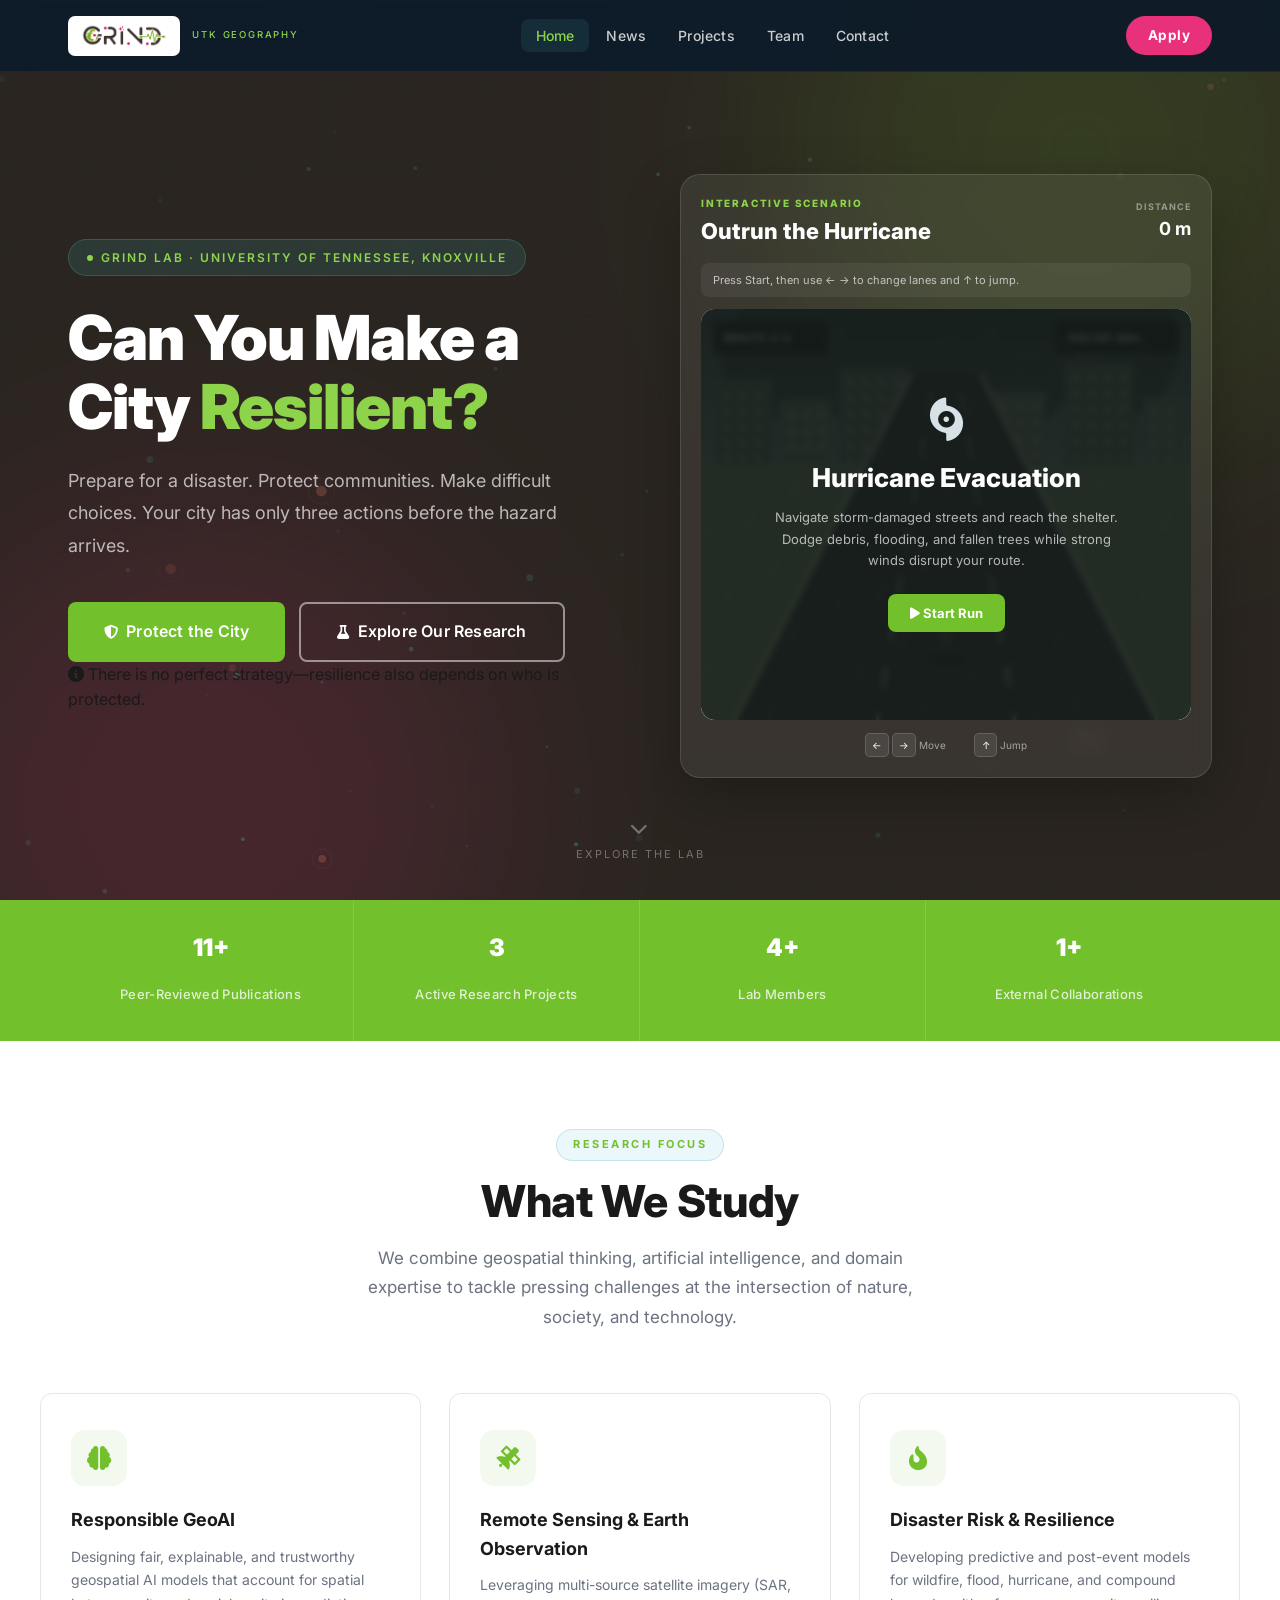
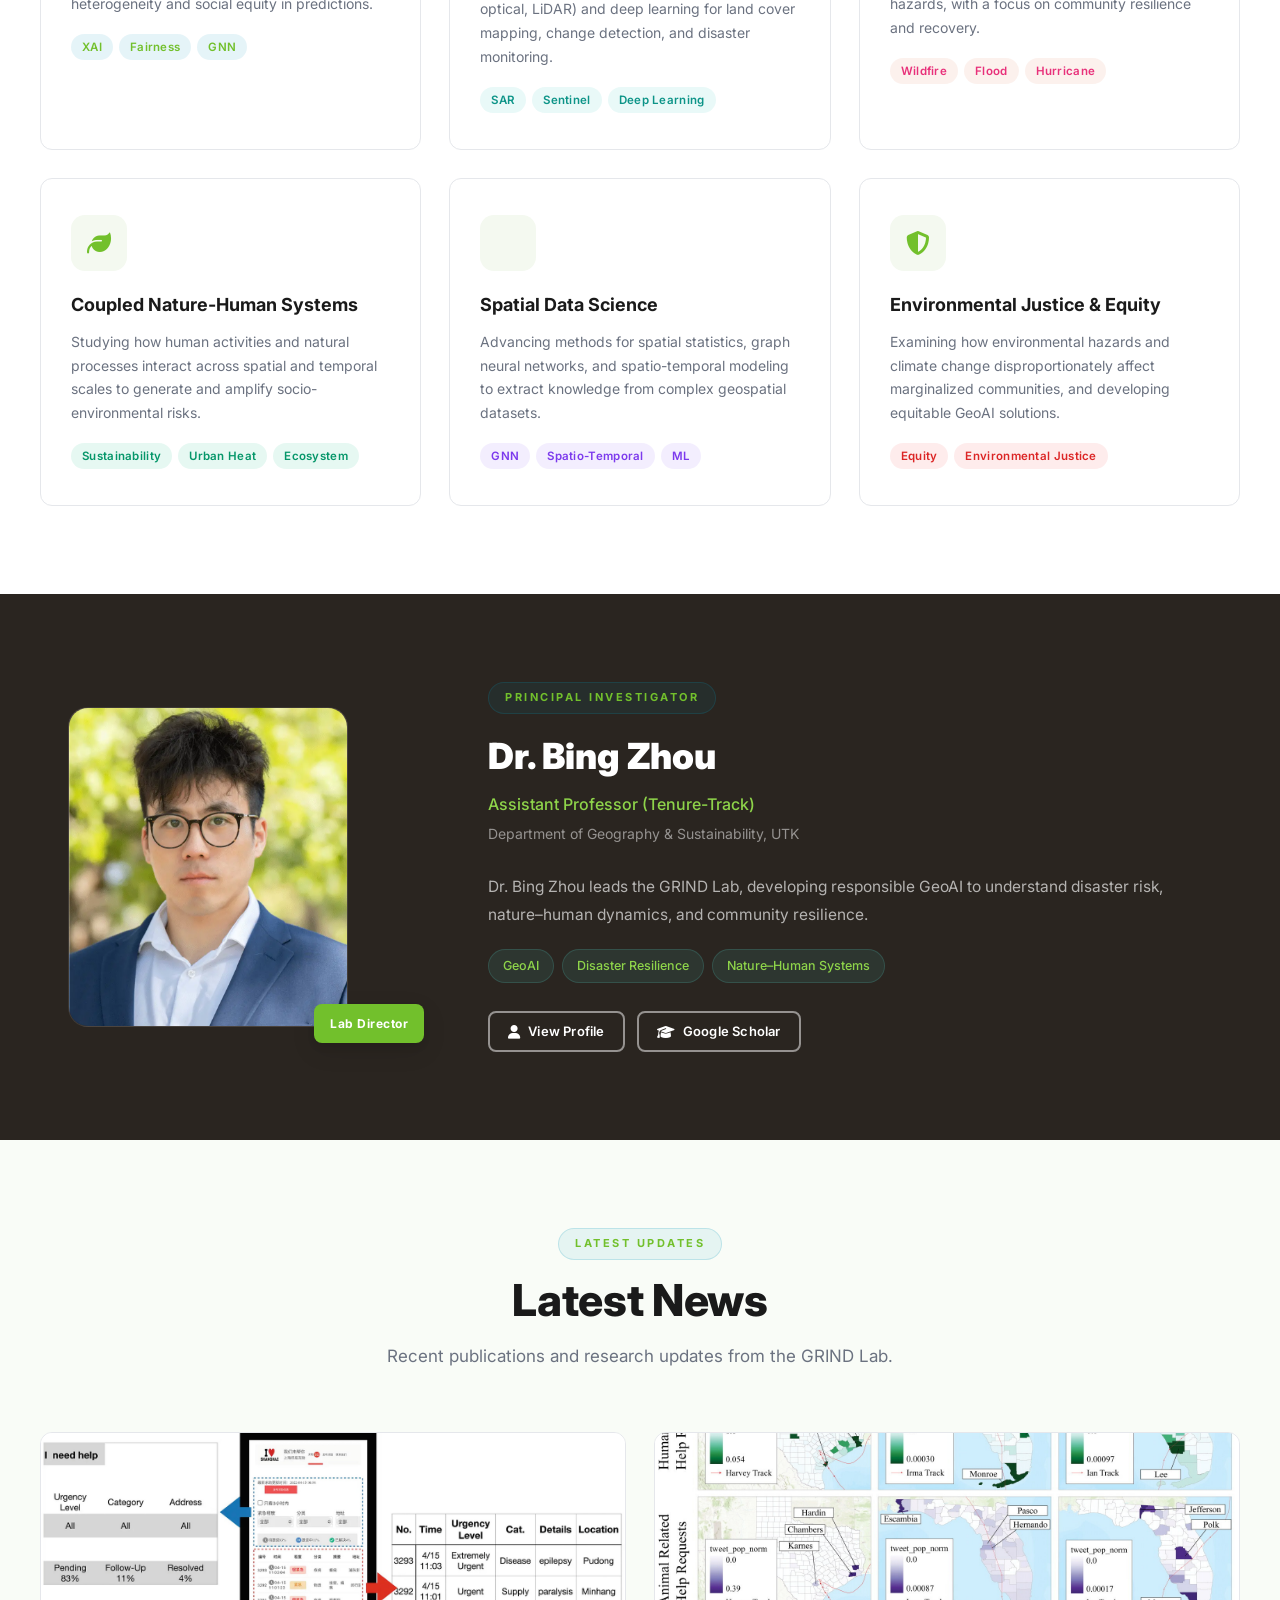
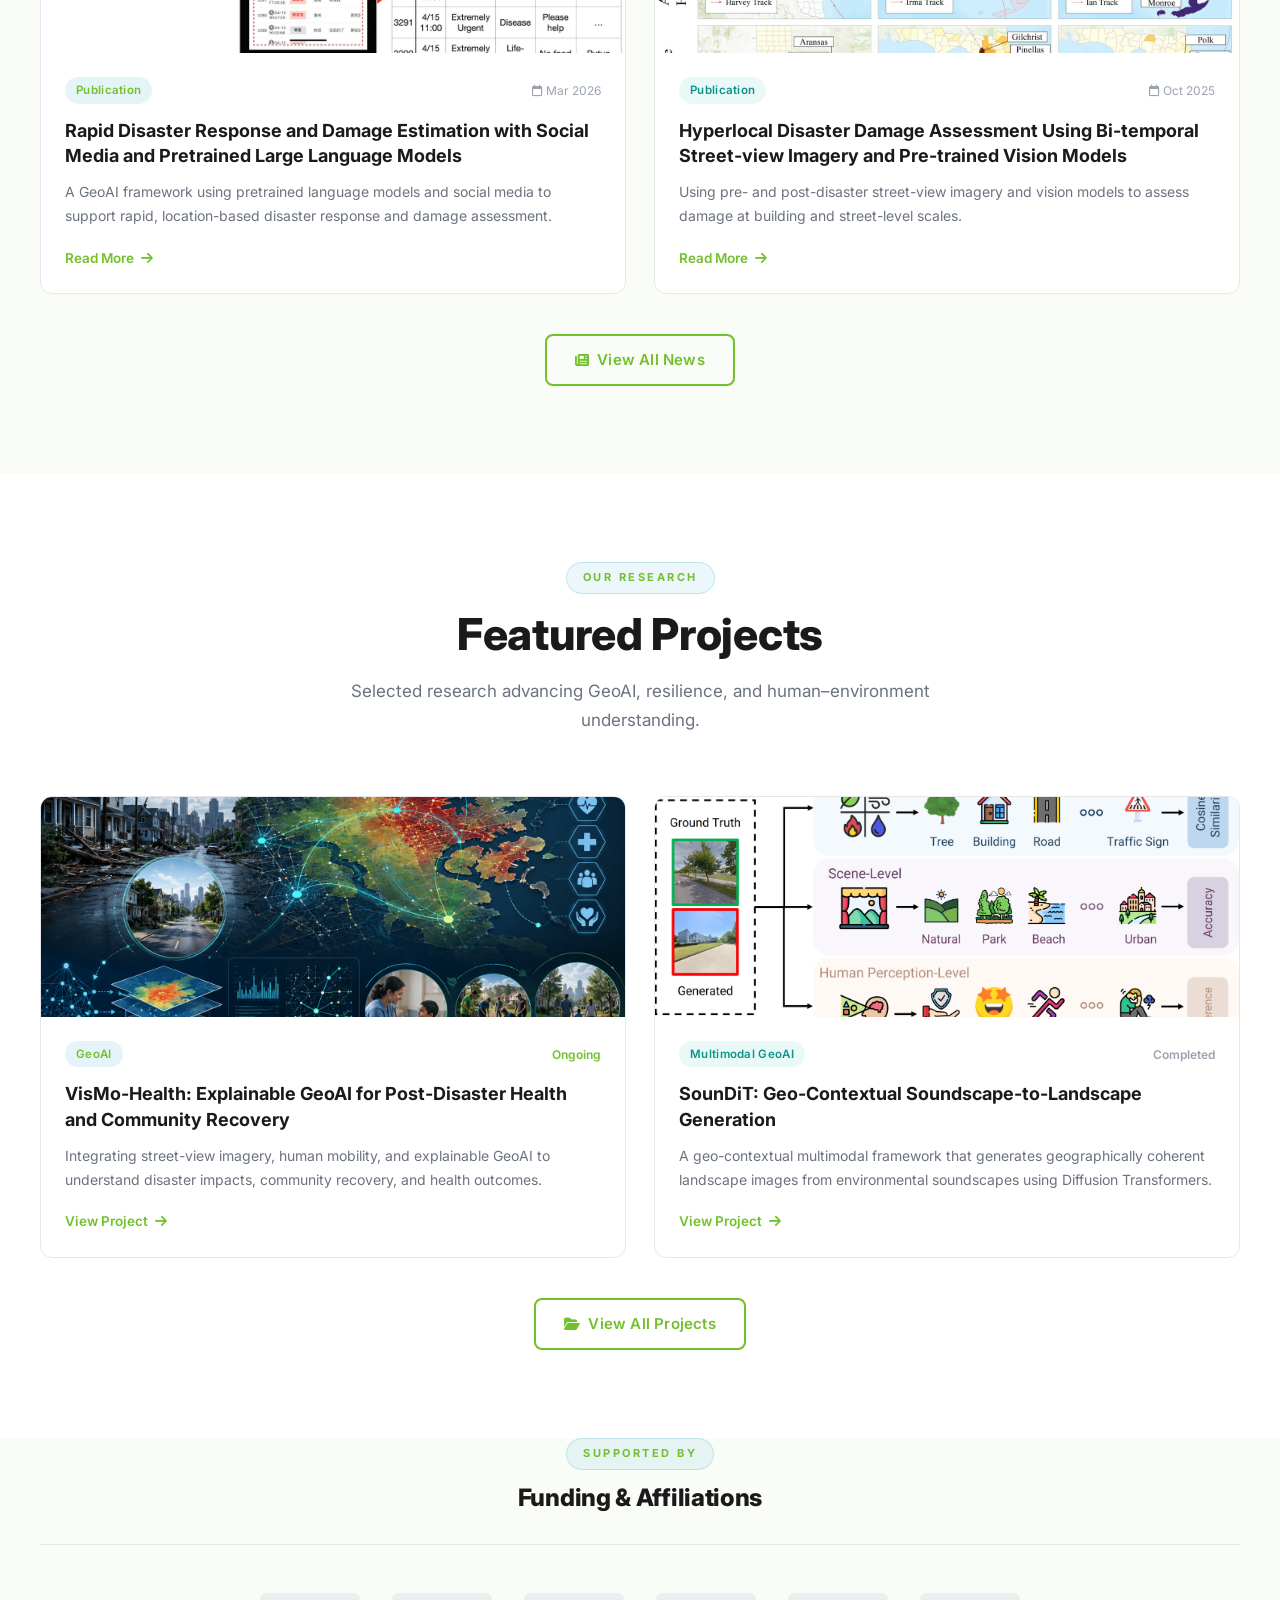
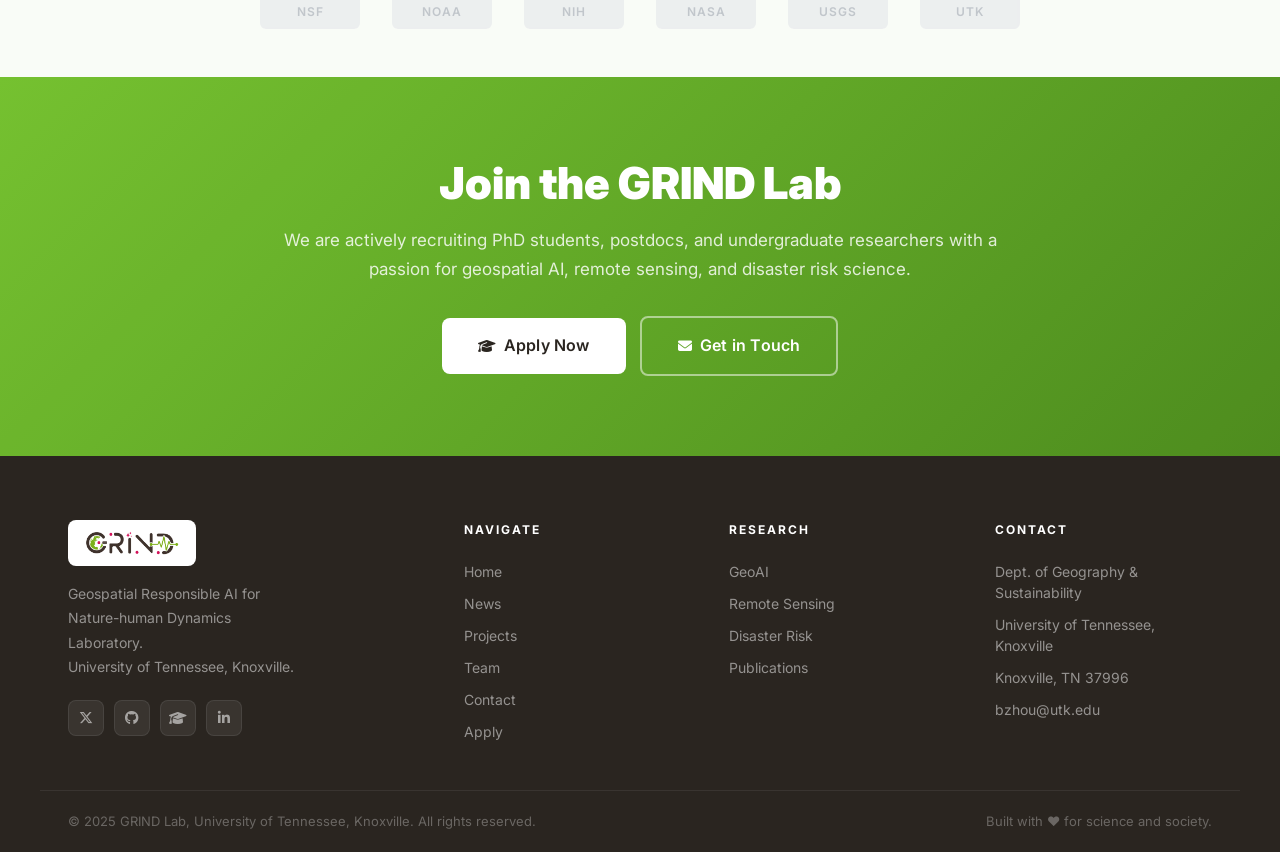
==== index.html @ 6bb15e50 "Update homepage hurricane runner" ====
<!DOCTYPE html>
<html lang="en">

<head>
  <meta charset="UTF-8">
  <meta name="viewport" content="width=device-width, initial-scale=1.0">
  <meta name="description"
    content="GRIND Lab — Geospatial Responsible AI for Nature-human Dynamics. Led by Dr. Bing Zhou at the University of Tennessee, Knoxville.">
  <meta property="og:title" content="GRIND Lab — UTK Geography">
  <meta property="og:description" content="Responsible GeoAI for a Resilient, Equitable, and Healthy Society.">
  <title>GRIND Lab — Home</title>

  <!-- Favicon -->
  <link rel="icon" type="image/svg+xml" href="assets/images/logo/Lab_Logo_ver01.png">

  <!-- Fonts & Icons -->
  <link rel="preconnect" href="https://fonts.googleapis.com">
  <link href="https://fonts.googleapis.com/css2?family=Inter:wght@300;400;500;600;700;800;900&display=swap"
    rel="stylesheet">
  <link rel="stylesheet" href="https://cdnjs.cloudflare.com/ajax/libs/font-awesome/6.5.0/css/all.min.css">

  <!-- Styles -->
  <link rel="stylesheet" href="assets/css/main.css">
  <link rel="stylesheet" href="assets/css/home.css">
  <link rel="stylesheet" href="assets/css/disaster-runner.css">
</head>

<script src="assets/js/escape-hazard.js"></script>

<body>

  <!-- Page Loader -->
  <div class="page-loader" id="page-loader">
    <img src="assets/images/logo/Lab_Logo_ver01.png" alt="GRIND Lab" class="loader-logo" width="80">
  </div>

  <!-- Navbar -->
  <nav class="navbar" id="navbar">
    <div class="nav-container">
      <a href="index.html" class="nav-brand">
        <img src="assets/images/logo/Lab_Logo_ver01.png" alt="GRIND Lab Logo" class="nav-logo-img">
        <div class="nav-logo-text">
          <span class="nav-logo-main">GRIND Lab</span>
          <span class="nav-logo-sub">UTK Geography</span>
        </div>
      </a>

      <ul class="nav-menu" id="nav-menu">
        <li><a href="index.html" class="nav-link">Home</a></li>
        <li><a href="news.html" class="nav-link">News</a></li>
        <li><a href="projects.html" class="nav-link">Projects</a></li>
        <li><a href="team.html" class="nav-link">Team</a></li>
        <li><a href="contact.html" class="nav-link">Contact</a></li>
      </ul>

      <div class="nav-actions">
        <a href="apply.html" class="btn-apply">Apply</a>
        <button class="hamburger" id="hamburger" aria-label="Toggle menu" aria-expanded="false">
          <span></span><span></span><span></span>
        </button>
      </div>
    </div>
  </nav>

  <!-- ═══════════════════════════════════════
     INTERACTIVE RESILIENCE HERO
═══════════════════════════════════════ -->
  <section class="hero game-hero" id="home">
    <canvas id="hero-canvas"></canvas>
    <div class="hero-bg-glow glow-1"></div>
    <div class="hero-bg-glow glow-2"></div>

    <div class="hero-container">
      <!-- Left: Original GRIND visual language -->
      <div class="hero-content">
        <div class="hero-eyebrow">
          <span></span>
          GRIND Lab · University of Tennessee, Knoxville
        </div>

        <h1 class="hero-title">
          Can You Make a City
          <span class="highlight">Resilient?</span>
        </h1>

        <p class="hero-desc">
          Prepare for a disaster. Protect communities. Make difficult choices.
          Your city has only three actions before the hazard arrives.
        </p>

        <div class="hero-cta">
          <a href="#resilience-game" class="btn btn-primary btn-lg">
            <i class="fas fa-shield-halved"></i> Protect the City
          </a>
          <a href="#research-focus" class="btn btn-outline-white btn-lg">
            <i class="fas fa-flask"></i> Explore Our Research
          </a>
        </div>

        <div class="rg-hero-note">
          <i class="fas fa-circle-info"></i>
          There is no perfect strategy—resilience also depends on who is protected.
        </div>
      </div>

      <!-- Right: Disaster Runner -->
      <div class="hero-visual">

        <div class="runner-game">

          <div class="runner-header">
            <div>
              <span class="runner-kicker">Interactive Scenario</span>
              <h2>Outrun the Hurricane</h2>
            </div>

            <div class="runner-score">
              <span>Distance</span>
              <strong id="runner-distance">0 m</strong>
            </div>
          </div>

          <div class="runner-status" id="runner-status">
            Press Start, then use ← → to change lanes and ↑ to jump.
          </div>

          <div class="runner-canvas-wrap">
            <canvas id="disaster-runner" width="620" height="520"></canvas>

            <div class="runner-start-screen" id="runner-start-screen">
              <i class="fas fa-hurricane"></i>
              <h3>Hurricane Evacuation</h3>
              <p>
                Navigate storm-damaged streets and reach the shelter.
                Dodge debris, flooding, and fallen trees while strong winds
                disrupt your route.
              </p>

              <button id="runner-start-btn">
                <i class="fas fa-play"></i> Start Run
              </button>
            </div>
          </div>

          <div class="runner-controls">
            <span><kbd>←</kbd> <kbd>→</kbd> Move</span>
            <span><kbd>↑</kbd> Jump</span>
          </div>

        </div>

      </div>

    </div>

    <div class="hero-scroll">
      <i class="fas fa-chevron-down"></i>
      <span>Explore the Lab</span>
    </div>
  </section>



  <!-- ═══════════════════════════════════════
     STATS BANNER
═══════════════════════════════════════ -->
  <section class="stats-banner">
    <div class="stats-inner">
      <div class="stat-item fade-in" data-delay="100">
        <div class="stat-num"><span data-count="20" data-suffix="+">20+</span></div>
        <div class="stat-label">Peer-Reviewed Publications</div>
      </div>
      <div class="stat-item fade-in" data-delay="200">
        <div class="stat-num"><span data-count="6">6</span></div>
        <div class="stat-label">Active Research Projects</div>
      </div>
      <div class="stat-item fade-in" data-delay="300">
        <div class="stat-num"><span data-count="8" data-suffix="+">8+</span></div>
        <div class="stat-label">Lab Members</div>
      </div>
      <div class="stat-item fade-in" data-delay="400">
        <div class="stat-num"><span data-count="3" data-suffix="+">3+</span></div>
        <div class="stat-label">External Collaborations</div>
      </div>
    </div>
  </section>

  <!-- ═══════════════════════════════════════
     RESEARCH FOCUS AREAS
═══════════════════════════════════════ -->
  <section class="section" id="research-focus">
    <div class="container">
      <div class="section-header">
        <div class="section-tag fade-up">Research Focus</div>
        <h2 class="section-title fade-up" data-delay="100">What We Study</h2>
        <p class="section-subtitle fade-up" data-delay="200">
          We combine geospatial thinking, artificial intelligence, and domain expertise
          to tackle pressing challenges at the intersection of nature, society, and technology.
        </p>
      </div>

      <div class="research-grid">
        <!-- Card 1 -->
        <div class="research-card fade-up">
          <div class="research-icon"><i class="fas fa-brain"></i></div>
          <h3>Responsible GeoAI</h3>
          <p>Designing fair, explainable, and trustworthy geospatial AI models that account for spatial heterogeneity
            and social equity in predictions.</p>
          <div class="research-tags">
            <span class="badge badge-blue">XAI</span>
            <span class="badge badge-blue">Fairness</span>
            <span class="badge badge-blue">GNN</span>
          </div>
        </div>

        <!-- Card 2 -->
        <div class="research-card fade-up" data-delay="100">
          <div class="research-icon"><i class="fas fa-satellite"></i></div>
          <h3>Remote Sensing & Earth Observation</h3>
          <p>Leveraging multi-source satellite imagery (SAR, optical, LiDAR) and deep learning for land cover mapping,
            change detection, and disaster monitoring.</p>
          <div class="research-tags">
            <span class="badge badge-teal">SAR</span>
            <span class="badge badge-teal">Sentinel</span>
            <span class="badge badge-teal">Deep Learning</span>
          </div>
        </div>

        <!-- Card 3 -->
        <div class="research-card fade-up" data-delay="200">
          <div class="research-icon"><i class="fas fa-fire-flame-curved"></i></div>
          <h3>Disaster Risk & Resilience</h3>
          <p>Developing predictive and post-event models for wildfire, flood, hurricane, and compound hazards, with a
            focus on community resilience and recovery.</p>
          <div class="research-tags">
            <span class="badge badge-orange">Wildfire</span>
            <span class="badge badge-orange">Flood</span>
            <span class="badge badge-orange">Hurricane</span>
          </div>
        </div>

        <!-- Card 4 -->
        <div class="research-card fade-up" data-delay="300">
          <div class="research-icon"><i class="fas fa-leaf"></i></div>
          <h3>Coupled Nature-Human Systems</h3>
          <p>Studying how human activities and natural processes interact across spatial and temporal scales to generate
            and amplify socio-environmental risks.</p>
          <div class="research-tags">
            <span class="badge badge-green">Sustainability</span>
            <span class="badge badge-green">Urban Heat</span>
            <span class="badge badge-green">Ecosystem</span>
          </div>
        </div>

        <!-- Card 5 -->
        <div class="research-card fade-up" data-delay="100">
          <div class="research-icon"><i class="fas fa-chart-network"></i></div>
          <h3>Spatial Data Science</h3>
          <p>Advancing methods for spatial statistics, graph neural networks, and spatio-temporal modeling to extract
            knowledge from complex geospatial datasets.</p>
          <div class="research-tags">
            <span class="badge badge-purple">GNN</span>
            <span class="badge badge-purple">Spatio-Temporal</span>
            <span class="badge badge-purple">ML</span>
          </div>
        </div>

        <!-- Card 6 -->
        <div class="research-card fade-up" data-delay="200">
          <div class="research-icon"><i class="fas fa-shield-halved"></i></div>
          <h3>Environmental Justice & Equity</h3>
          <p>Examining how environmental hazards and climate change disproportionately affect marginalized communities,
            and developing equitable GeoAI solutions.</p>
          <div class="research-tags">
            <span class="badge badge-red">Equity</span>
            <span class="badge badge-red">Environmental Justice</span>
          </div>
        </div>
      </div>
    </div>
  </section>

  <!-- ═══════════════════════════════════════
     DIRECTOR SPOTLIGHT
═══════════════════════════════════════ -->
  <section class="director-section">
    <div class="director-inner">

      <div class="director-photo-wrap fade-up">
        <div class="director-photo">
          <img src="assets/images/team/bingzhou.jpg" alt="Dr. Bing Zhou">
        </div>
        <div class="director-badge">Lab Director</div>
      </div>

      <div class="director-content fade-up" data-delay="200">

        <div class="section-tag">Principal Investigator</div>

        <h2>Dr. Bing Zhou</h2>

        <div class="director-title">
          Assistant Professor (Tenure-Track)
        </div>

        <div class="director-dept">
          Department of Geography &amp; Sustainability, UTK
        </div>

        <p>
          Dr. Bing Zhou leads the GRIND Lab, developing responsible GeoAI to understand disaster risk, nature–human
          dynamics, and community resilience.
        </p>

        <div class="director-interests">
          <span class="interest-tag">GeoAI</span>
          <span class="interest-tag">Disaster Resilience</span>
          <span class="interest-tag">Nature–Human Systems</span>
        </div>

        <div class="director-links">

          <a href="team.html" class="btn btn-outline-white btn-sm">
            <i class="fas fa-user"></i> View Profile
          </a>

          <a href="https://scholar.google.com/citations?user=ehw9A-EAAAAJ" target="_blank" rel="noopener noreferrer"
            class="btn btn-outline-white btn-sm">
            <i class="fas fa-graduation-cap"></i> Google Scholar
          </a>

        </div>

      </div>
    </div>
  </section>

  <!-- ═══════════════════════════════════════
     LATEST NEWS
═══════════════════════════════════════ -->
  <section class="section section-light">
    <div class="container">

      <div class="section-header">
        <div class="section-tag fade-up">Latest Updates</div>
        <h2 class="section-title fade-up" data-delay="100">Latest News</h2>
        <p class="section-subtitle fade-up" data-delay="200">
          Recent publications and research updates from the GRIND Lab.
        </p>
      </div>

      <div class="home-preview-grid">

        <!-- News 1 -->
        <article class="home-preview-card fade-up">

          <div class="home-preview-image">
            <img src="assets/images/news/NLP.png" alt="GeoAI and large language models for disaster response">
          </div>

          <div class="home-preview-body">

            <div class="home-preview-meta">
              <span class="badge badge-blue">Publication</span>
              <span class="home-preview-date">
                <i class="far fa-calendar"></i> Mar 2026
              </span>
            </div>

            <h3>
              <a href="https://doi.org/10.1080/24694452.2025.2560491" target="_blank" rel="noopener noreferrer">
                Rapid Disaster Response and Damage Estimation with Social Media and Pretrained Large Language Models
              </a>
            </h3>

            <p>
              A GeoAI framework using pretrained language models and social media
              to support rapid, location-based disaster response and damage assessment.
            </p>

            <a href="https://doi.org/10.1080/24694452.2025.2560491" target="_blank" rel="noopener noreferrer"
              class="home-preview-link">
              Read More <i class="fas fa-arrow-right"></i>
            </a>

          </div>
        </article>


        <!-- News 2 -->
        <article class="home-preview-card fade-up" data-delay="150">

          <div class="home-preview-image">
            <img src="assets/images/news/hurricane-damage-map.jpg"
              alt="Street-view imagery for disaster damage assessment">
          </div>

          <div class="home-preview-body">

            <div class="home-preview-meta">
              <span class="badge badge-teal">Publication</span>
              <span class="home-preview-date">
                <i class="far fa-calendar"></i> Oct 2025
              </span>
            </div>

            <h3>
              <a href="https://doi.org/10.1016/j.compenvurbsys.2025.102335" target="_blank" rel="noopener noreferrer">
                Hyperlocal Disaster Damage Assessment Using Bi-temporal Street-view Imagery and Pre-trained Vision
                Models
              </a>
            </h3>

            <p>
              Using pre- and post-disaster street-view imagery and vision models
              to assess damage at building and street-level scales.
            </p>

            <a href="https://doi.org/10.1016/j.compenvurbsys.2025.102335" target="_blank" rel="noopener noreferrer"
              class="home-preview-link">
              Read More <i class="fas fa-arrow-right"></i>
            </a>

          </div>
        </article>

      </div>

      <div class="home-preview-button fade-up">
        <a href="news.html" class="btn btn-outline">
          <i class="fas fa-newspaper"></i> View All News
        </a>
      </div>

    </div>
  </section>

  <!-- ═══════════════════════════════════════
     FEATURED PROJECTS
═══════════════════════════════════════ -->
  <section class="section">
    <div class="container">

      <div class="section-header">
        <div class="section-tag fade-up">Our Research</div>
        <h2 class="section-title fade-up" data-delay="100">Featured Projects</h2>
        <p class="section-subtitle fade-up" data-delay="200">
          Selected research advancing GeoAI, resilience, and human–environment understanding.
        </p>
      </div>

      <div class="home-preview-grid">

        <!-- Project 1: VisMo-Health -->
        <article class="home-preview-card fade-up">

          <div class="home-preview-image">
            <img src="assets/images/projects/vismo-health.jpg" alt="VisMo-Health explainable GeoAI project">
          </div>

          <div class="home-preview-body">

            <div class="home-preview-meta">
              <span class="badge badge-blue">GeoAI</span>
              <span class="home-preview-status">Ongoing</span>
            </div>

            <h3>
              <a href="https://sdl.gis.harvard.edu/project-25008" target="_blank" rel="noopener noreferrer">
                VisMo-Health: Explainable GeoAI for Post-Disaster Health and Community Recovery
              </a>
            </h3>

            <p>
              Integrating street-view imagery, human mobility, and explainable GeoAI
              to understand disaster impacts, community recovery, and health outcomes.
            </p>

            <a href="https://sdl.gis.harvard.edu/project-25008" target="_blank" rel="noopener noreferrer"
              class="home-preview-link">
              View Project <i class="fas fa-arrow-right"></i>
            </a>

          </div>
        </article>


        <!-- Project 2: SounDiT -->
        <article class="home-preview-card fade-up" data-delay="150">

          <div class="home-preview-image">
            <img src="assets/images/projects/soundit-cover.jpg"
              alt="SounDiT geo-contextual soundscape-to-landscape generation">
          </div>

          <div class="home-preview-body">

            <div class="home-preview-meta">
              <span class="badge badge-teal">Multimodal GeoAI</span>
              <span class="home-preview-status completed">Completed</span>
            </div>

            <h3>
              <a href="https://gisense.github.io/SounDiT-Page/" target="_blank" rel="noopener noreferrer">
                SounDiT: Geo-Contextual Soundscape-to-Landscape Generation
              </a>
            </h3>

            <p>
              A geo-contextual multimodal framework that generates geographically
              coherent landscape images from environmental soundscapes using Diffusion Transformers.
            </p>

            <a href="https://gisense.github.io/SounDiT-Page/" target="_blank" rel="noopener noreferrer"
              class="home-preview-link">
              View Project <i class="fas fa-arrow-right"></i>
            </a>

          </div>
        </article>

      </div>

      <div class="home-preview-button fade-up">
        <a href="projects.html" class="btn btn-outline">
          <i class="fas fa-folder-open"></i> View All Projects
        </a>
      </div>

    </div>
  </section>

  <!-- ═══════════════════════════════════════
     FUNDING / PARTNERS
═══════════════════════════════════════ -->
  <section class="section-light">
    <div class="container">
      <div class="section-header" style="margin-bottom:32px;">
        <div class="section-tag fade-up">Supported By</div>
        <h2 class="section-title fade-up" data-delay="100" style="font-size:24px;">Funding &amp; Affiliations</h2>
      </div>
      <div class="partners-row fade-up">
        <!-- Add real logos once available — replace placeholders below -->
        <div class="partner-placeholder">NSF</div>
        <div class="partner-placeholder">NOAA</div>
        <div class="partner-placeholder">NIH</div>
        <div class="partner-placeholder">NASA</div>
        <div class="partner-placeholder">USGS</div>
        <div class="partner-placeholder">UTK</div>
      </div>
    </div>
  </section>

  <!-- ═══════════════════════════════════════
     CALL TO ACTION
═══════════════════════════════════════ -->
  <section class="cta-section">
    <div class="cta-inner fade-up">
      <h2>Join the GRIND Lab</h2>
      <p>We are actively recruiting PhD students, postdocs, and undergraduate researchers with a passion for geospatial
        AI, remote sensing, and disaster risk science.</p>
      <div class="cta-actions">
        <a href="apply.html" class="btn btn-white btn-lg">
          <i class="fas fa-graduation-cap"></i> Apply Now
        </a>
        <a href="contact.html" class="btn btn-outline-white btn-lg">
          <i class="fas fa-envelope"></i> Get in Touch
        </a>
      </div>
    </div>
  </section>

  <!-- ═══════════════════════════════════════
     FOOTER
═══════════════════════════════════════ -->
  <footer class="footer">
    <div class="footer-inner">
      <!-- Brand -->
      <div class="footer-brand-col">
        <img src="assets/images/logo/Lab_Logo_ver01.png" alt="GRIND Lab">
        <p>Geospatial Responsible AI for Nature-human Dynamics Laboratory.<br>University of Tennessee, Knoxville.</p>
        <div class="footer-social">
          <a href="#" aria-label="Twitter/X" title="Twitter"><i class="fab fa-x-twitter"></i></a>
          <a href="#" aria-label="GitHub" title="GitHub"><i class="fab fa-github"></i></a>
          <a href="#" aria-label="Google Scholar" title="Google Scholar"><i class="fas fa-graduation-cap"></i></a>
          <a href="#" aria-label="LinkedIn" title="LinkedIn"><i class="fab fa-linkedin-in"></i></a>
        </div>
      </div>

      <!-- Nav Links -->
      <div class="footer-col">
        <h4>Navigate</h4>
        <ul>
          <li><a href="index.html">Home</a></li>
          <li><a href="news.html">News</a></li>
          <li><a href="projects.html">Projects</a></li>
          <li><a href="team.html">Team</a></li>
          <li><a href="contact.html">Contact</a></li>
          <li><a href="apply.html">Apply</a></li>
        </ul>
      </div>

      <!-- Research Links -->
      <div class="footer-col">
        <h4>Research</h4>
        <ul>
          <li><a href="projects.html">GeoAI</a></li>
          <li><a href="projects.html">Remote Sensing</a></li>
          <li><a href="projects.html">Disaster Risk</a></li>
          <li><a href="projects.html">Publications</a></li>
        </ul>
      </div>

      <!-- Contact -->
      <div class="footer-col">
        <h4>Contact</h4>
        <ul>
          <li>Dept. of Geography &amp; Sustainability</li>
          <li>University of Tennessee, Knoxville</li>
          <li>Knoxville, TN 37996</li>
          <li><a href="mailto:bzhou@utk.edu">bzhou@utk.edu</a></li>
        </ul>
      </div>
    </div>

    <div class="footer-bottom container">
      <span>&copy; 2025 GRIND Lab, University of Tennessee, Knoxville. All rights reserved.</span>
      <span>Built with ❤️ for science and society.</span>
    </div>
  </footer>

  <!-- Scroll to top -->
  <button class="scroll-top" aria-label="Scroll to top"><i class="fas fa-arrow-up"></i></button>

  <!-- Scripts -->
  <script src="assets/js/main.js"></script>
  <script src="assets/js/disaster-runner.js"></script>
  <script src="assets/js/particles.js"></script>
</body>

</html>
---- assets/css/main.css ----
/* ============================================================
   GRIND Lab Website — Global Styles
   Geospatial Responsible AI for Nature-human Dynamics Lab
   University of Tennessee, Knoxville
   ============================================================ */

@import url('https://fonts.googleapis.com/css2?family=Inter:wght@300;400;500;600;700;800;900&display=swap');

/* ── CSS Variables ── */
:root {
  --primary:       #2a2520;   /* dark warm charcoal — logo text color */
  --primary-light: #3d3530;   /* lighter charcoal */
  --secondary:     #1a1714;   /* deepest dark */
  --accent:        #72c02c;   /* bright green — logo globe/ECG line */
  --accent-light:  #8ed44a;   /* lighter green */
  --highlight:     #e8317a;   /* hot pink — logo sparkles/dots */
  --highlight-dark:#c91f62;   /* deeper pink */
  --light:         #f4f9f0;   /* soft green-tinted white */
  --lighter:       #f9fcf7;   /* near-white */
  --white:         #ffffff;
  --text-dark:     #1a1a1a;
  --text-gray:     #6b7280;
  --text-light:    #9ca3af;
  --border:        #e5e7eb;
  --border-light:  #f3f4f6;

  --shadow-sm:  0 1px 3px rgba(0,0,0,0.08);
  --shadow:     0 4px 12px rgba(0,0,0,0.08), 0 2px 4px rgba(0,0,0,0.04);
  --shadow-md:  0 8px 24px rgba(0,0,0,0.1), 0 4px 8px rgba(0,0,0,0.06);
  --shadow-lg:  0 16px 48px rgba(0,0,0,0.12), 0 8px 16px rgba(0,0,0,0.06);

  --radius-sm: 8px;
  --radius:    12px;
  --radius-lg: 20px;

  --transition: all 0.25s cubic-bezier(0.4, 0, 0.2, 1);
  --font: 'Inter', -apple-system, BlinkMacSystemFont, 'Segoe UI', sans-serif;

  --nav-height: 72px;
}

/* ── Reset & Base ── */
*, *::before, *::after { box-sizing: border-box; margin: 0; padding: 0; }
html { scroll-behavior: smooth; font-size: 16px; }
body {
  font-family: var(--font);
  color: var(--text-dark);
  background: var(--white);
  line-height: 1.6;
  -webkit-font-smoothing: antialiased;
  overflow-x: hidden;
}
a { text-decoration: none; color: inherit; transition: var(--transition); }
img { max-width: 100%; height: auto; display: block; }
ul { list-style: none; }
button { cursor: pointer; border: none; background: none; font-family: var(--font); }

/* ── Navbar ── */
.navbar {
  position: fixed;
  top: 0; left: 0; right: 0;
  z-index: 1000;
  height: var(--nav-height);
  background: rgba(13, 27, 42, 0.92);
  backdrop-filter: blur(16px);
  -webkit-backdrop-filter: blur(16px);
  border-bottom: 1px solid rgba(255,255,255,0.06);
  transition: var(--transition);
}
.navbar.scrolled {
  background: rgba(13, 27, 42, 0.98);
  box-shadow: 0 4px 32px rgba(0,0,0,0.3);
}
.nav-container {
  max-width: 1200px;
  margin: 0 auto;
  padding: 0 28px;
  height: 100%;
  display: flex;
  align-items: center;
  justify-content: space-between;
  gap: 20px;
}
.nav-brand {
  display: flex;
  align-items: center;
  gap: 12px;
  flex-shrink: 0;
}
.nav-logo-img {
  height: 40px;
  width: auto;
  max-width: 150px;
  border-radius: 7px;
  background: var(--white);
  padding: 4px 8px;
  object-fit: contain;
}
.nav-logo-text { display: flex; flex-direction: column; line-height: 1.15; }
.nav-logo-main { display: none; } /* hidden — logo image already contains "GRIND" */
.nav-logo-sub {
  font-size: 9.5px;
  color: var(--accent-light);
  letter-spacing: 1.8px;
  text-transform: uppercase;
  font-weight: 500;
}
.nav-menu {
  display: flex;
  align-items: center;
  gap: 2px;
}
.nav-link {
  color: rgba(255,255,255,0.78);
  font-size: 14px;
  font-weight: 500;
  padding: 8px 15px;
  border-radius: var(--radius-sm);
  transition: var(--transition);
  white-space: nowrap;
  letter-spacing: 0.2px;
}
.nav-link:hover { color: var(--white); background: rgba(255,255,255,0.08); }
.nav-link.active  { color: var(--accent-light); background: rgba(78,205,196,0.1); }
.nav-actions { display: flex; align-items: center; gap: 12px; flex-shrink: 0; }
.btn-apply {
  background: var(--highlight);
  color: var(--white);
  font-size: 13.5px;
  font-weight: 700;
  padding: 9px 22px;
  border-radius: 50px;
  letter-spacing: 0.4px;
  transition: var(--transition);
  white-space: nowrap;
}
.btn-apply:hover {
  background: var(--highlight-dark);
  transform: translateY(-1px);
  box-shadow: 0 6px 20px rgba(224,123,84,0.45);
}
.hamburger {
  display: none;
  flex-direction: column;
  gap: 5px;
  padding: 6px;
  border-radius: 6px;
  transition: var(--transition);
}
.hamburger span {
  display: block;
  width: 22px; height: 2px;
  background: var(--white);
  border-radius: 2px;
  transition: var(--transition);
}
.hamburger.open span:nth-child(1) { transform: translateY(7px) rotate(45deg); }
.hamburger.open span:nth-child(2) { opacity: 0; transform: scaleX(0); }
.hamburger.open span:nth-child(3) { transform: translateY(-7px) rotate(-45deg); }

/* ── Page Hero (inner pages) ── */
.page-hero {
  background: linear-gradient(135deg, var(--secondary) 0%, var(--primary) 50%, var(--primary-light) 100%);
  padding: calc(var(--nav-height) + 60px) 28px 70px;
  text-align: center;
  position: relative;
  overflow: hidden;
}
.page-hero::before {
  content: '';
  position: absolute; inset: 0;
  background: url("data:image/svg+xml,%3Csvg width='80' height='80' viewBox='0 0 80 80' xmlns='http://www.w3.org/2000/svg'%3E%3Cg fill='%23ffffff' fill-opacity='0.025'%3E%3Cpath d='M40 0L80 20V60L40 80L0 60V20L40 0z'/%3E%3C/g%3E%3C/svg%3E") center/80px;
}
.page-hero::after {
  content: '';
  position: absolute; bottom: -1px; left: 0; right: 0;
  height: 60px;
  background: var(--white);
  clip-path: ellipse(55% 100% at 50% 100%);
}
.page-hero-content { position: relative; z-index: 1; max-width: 720px; margin: 0 auto; }
.page-hero-eyebrow {
  display: inline-block;
  background: rgba(78,205,196,0.15);
  color: var(--accent-light);
  font-size: 11px;
  font-weight: 600;
  letter-spacing: 2.5px;
  text-transform: uppercase;
  padding: 6px 18px;
  border-radius: 50px;
  margin-bottom: 18px;
  border: 1px solid rgba(78,205,196,0.25);
}
.page-hero h1 {
  font-size: clamp(34px, 5vw, 54px);
  font-weight: 900;
  color: var(--white);
  margin-bottom: 16px;
  line-height: 1.15;
  letter-spacing: -0.5px;
}
.page-hero p {
  font-size: 18px;
  color: rgba(255,255,255,0.7);
  max-width: 520px;
  margin: 0 auto;
  line-height: 1.7;
}

/* ── Layout Helpers ── */
.section { padding: 88px 28px; }
.section-light { background: var(--lighter); }
.section-gray  { background: #f4f6f8; }
.section-dark  { background: var(--primary); }
.container     { max-width: 1200px; margin: 0 auto; }
.container-sm  { max-width: 860px; margin: 0 auto; }

.section-header { text-align: center; margin-bottom: 60px; }
.section-tag {
  display: inline-block;
  background: rgba(0,150,183,0.08);
  color: var(--accent);
  font-size: 11px;
  font-weight: 700;
  letter-spacing: 2.5px;
  text-transform: uppercase;
  padding: 6px 16px;
  border-radius: 50px;
  margin-bottom: 14px;
  border: 1px solid rgba(0,150,183,0.18);
}
.section-title {
  font-size: clamp(28px, 4vw, 44px);
  font-weight: 800;
  color: var(--text-dark);
  margin-bottom: 16px;
  line-height: 1.2;
  letter-spacing: -0.3px;
}
.section-subtitle {
  font-size: 17px;
  color: var(--text-gray);
  max-width: 580px;
  margin: 0 auto;
  line-height: 1.75;
}
.section-dark .section-tag { background: rgba(78,205,196,0.12); color: var(--accent-light); border-color: rgba(78,205,196,0.2); }
.section-dark .section-title { color: var(--white); }
.section-dark .section-subtitle { color: rgba(255,255,255,0.6); }

/* ── Buttons ── */
.btn {
  display: inline-flex; align-items: center; gap: 8px;
  padding: 12px 28px;
  border-radius: var(--radius-sm);
  font-size: 15px; font-weight: 600;
  transition: var(--transition);
  cursor: pointer; border: none;
  letter-spacing: 0.2px;
}
.btn i { font-size: 14px; }
.btn-primary { background: var(--accent); color: var(--white); }
.btn-primary:hover { background: #007a96; transform: translateY(-2px); box-shadow: 0 8px 28px rgba(0,150,183,0.38); }
.btn-secondary { background: var(--highlight); color: var(--white); }
.btn-secondary:hover { background: var(--highlight-dark); transform: translateY(-2px); box-shadow: 0 8px 28px rgba(224,123,84,0.38); }
.btn-outline { background: transparent; color: var(--accent); border: 2px solid var(--accent); }
.btn-outline:hover { background: var(--accent); color: var(--white); }
.btn-outline-white { background: transparent; color: var(--white); border: 2px solid rgba(255,255,255,0.5); }
.btn-outline-white:hover { background: var(--white); color: var(--primary); }
.btn-white { background: var(--white); color: var(--primary); }
.btn-white:hover { background: var(--light); transform: translateY(-2px); box-shadow: var(--shadow-md); }
.btn-sm { padding: 8px 18px; font-size: 13px; }
.btn-lg { padding: 15px 36px; font-size: 16px; }

/* ── Cards ── */
.card {
  background: var(--white);
  border-radius: var(--radius);
  box-shadow: var(--shadow);
  overflow: hidden;
  transition: var(--transition);
  border: 1px solid var(--border);
}
.card:hover { transform: translateY(-5px); box-shadow: var(--shadow-lg); }

/* ── Badges / Tags ── */
.badge {
  display: inline-block;
  padding: 4px 11px;
  border-radius: 50px;
  font-size: 11.5px;
  font-weight: 600;
  letter-spacing: 0.3px;
}
.badge-blue   { background: rgba(0,150,183,0.1);   color: var(--accent); }
.badge-green  { background: rgba(16,185,129,0.1);  color: #059669; }
.badge-orange { background: rgba(224,123,84,0.1);  color: var(--highlight); }
.badge-purple { background: rgba(139,92,246,0.1);  color: #7c3aed; }
.badge-teal   { background: rgba(78,205,196,0.12); color: #0d9488; }
.badge-red    { background: rgba(239,68,68,0.1);   color: #dc2626; }
.badge-dark   { background: var(--primary);        color: var(--white); }

/* ── Divider ── */
.divider { width: 60px; height: 4px; background: var(--accent); border-radius: 4px; margin: 0 auto 20px; }

/* ── Placeholder boxes ── */
.placeholder-img {
  width: 100%; aspect-ratio: 16/9;
  background: linear-gradient(135deg, #e5e7eb 25%, #f3f4f6 50%, #e5e7eb 75%);
  background-size: 200% 200%;
  animation: shimmer 1.8s infinite;
  display: flex; align-items: center; justify-content: center;
  color: var(--text-light); font-size: 13px;
  border-radius: var(--radius-sm) var(--radius-sm) 0 0;
}
.placeholder-img.square { aspect-ratio: 1/1; border-radius: 50%; width: 120px; height: 120px; }
@keyframes shimmer { 0%,100%{ background-position:0% 50% } 50%{ background-position:100% 50% } }

/* ── Breadcrumbs ── */
.breadcrumb {
  display: flex; align-items: center; gap: 8px;
  font-size: 13px; color: rgba(255,255,255,0.55);
  margin-bottom: 16px;
}
.breadcrumb a { color: rgba(255,255,255,0.7); }
.breadcrumb a:hover { color: var(--accent-light); }
.breadcrumb i { font-size: 9px; }

/* ── Animations ── */
.fade-up { opacity: 0; transform: translateY(24px); transition: opacity 0.6s ease, transform 0.6s ease; }
.fade-up.visible { opacity: 1; transform: none; }
.fade-in { opacity: 0; transition: opacity 0.6s ease; }
.fade-in.visible { opacity: 1; }
[data-delay="100"] { transition-delay: 0.1s; }
[data-delay="200"] { transition-delay: 0.2s; }
[data-delay="300"] { transition-delay: 0.3s; }
[data-delay="400"] { transition-delay: 0.4s; }
[data-delay="500"] { transition-delay: 0.5s; }

/* ── Global CTA Section ── */
.cta-section {
  background: linear-gradient(135deg, var(--accent) 0%, #4a8a1a 100%);
  padding: 80px 28px;
  text-align: center;
  position: relative;
  overflow: hidden;
}

.cta-section::before {
  content: '';
  position: absolute;
  inset: 0;
  background: rgba(255, 255, 255, 0.02);
  pointer-events: none;
}

.cta-inner {
  position: relative;
  z-index: 1;
  max-width: 760px;
  margin: 0 auto;
}

.cta-section h2 {
  font-size: clamp(28px, 4vw, 44px);
  font-weight: 900;
  color: var(--white);
  margin-bottom: 16px;
  line-height: 1.2;
}

.cta-section p {
  font-size: 17px;
  color: rgba(255, 255, 255, 0.82);
  line-height: 1.7;
  margin-bottom: 32px;
}

.cta-actions {
  display: flex;
  gap: 14px;
  justify-content: center;
  align-items: center;
  flex-wrap: wrap;
}

/* ── Footer ── */
.footer { background: var(--primary); color: rgba(255,255,255,0.7); padding-top: 64px; }
.footer-inner {
  max-width: 1200px; margin: 0 auto; padding: 0 28px 48px;
  display: grid; grid-template-columns: 1.6fr 1fr 1fr 1fr; gap: 48px;
}
.footer-brand-col img {
  height: 46px;
  width: auto;
  max-width: 160px;
  background: var(--white);
  border-radius: 8px;
  padding: 5px 10px;
  object-fit: contain;
  margin-bottom: 16px;
}
.footer-brand-col p { font-size: 14px; color: rgba(255,255,255,0.5); line-height: 1.75; max-width: 240px; }
.footer-social { display: flex; gap: 10px; margin-top: 20px; }
.footer-social a {
  width: 36px; height: 36px; border-radius: 8px;
  background: rgba(255,255,255,0.07); border: 1px solid rgba(255,255,255,0.08);
  display: flex; align-items: center; justify-content: center;
  color: rgba(255,255,255,0.55); font-size: 14px; transition: var(--transition);
}
.footer-social a:hover { background: var(--accent); color: var(--white); border-color: var(--accent); }
.footer-col h4 {
  color: var(--white); font-size: 12px; font-weight: 700;
  text-transform: uppercase; letter-spacing: 2px; margin-bottom: 22px;
}
.footer-col ul { display: flex; flex-direction: column; gap: 11px; }
.footer-col ul li, .footer-col ul a { font-size: 14px; color: rgba(255,255,255,0.5); line-height: 1.5; }
.footer-col ul a:hover { color: var(--accent-light); }
.footer-bottom {
  border-top: 1px solid rgba(255,255,255,0.07);
  padding: 20px 28px;
  max-width: 1200px; margin: 0 auto;
  display: flex; align-items: center; justify-content: space-between;
  flex-wrap: wrap; gap: 12px;
  font-size: 13px; color: rgba(255,255,255,0.3);
}
.footer-bottom a { color: rgba(255,255,255,0.45); }
.footer-bottom a:hover { color: var(--accent-light); }

/* ── Scroll to top ── */
.scroll-top {
  position: fixed; bottom: 28px; right: 28px; z-index: 999;
  width: 44px; height: 44px; border-radius: 50%;
  background: var(--accent); color: var(--white);
  display: flex; align-items: center; justify-content: center;
  font-size: 16px; opacity: 0; pointer-events: none;
  transition: var(--transition);
  box-shadow: 0 4px 16px rgba(0,150,183,0.4);
}
.scroll-top.visible { opacity: 1; pointer-events: auto; }
.scroll-top:hover { background: #007a96; transform: translateY(-2px); }

/* ── Loading overlay ── */
.page-loader {
  position: fixed; inset: 0; z-index: 9999;
  background: var(--primary);
  display: flex; align-items: center; justify-content: center;
  transition: opacity 0.5s ease, visibility 0.5s ease;
}
.page-loader.hidden { opacity: 0; visibility: hidden; }
.loader-logo {
  height: 56px;
  width: auto;
  background: var(--white);
  border-radius: 12px;
  padding: 10px 20px;
  object-fit: contain;
  animation: pulse 1.2s ease-in-out infinite;
}
@keyframes pulse { 0%,100%{ opacity:0.6; transform:scale(0.95) } 50%{ opacity:1; transform:scale(1.05) } }

/* ── Responsive ── */
@media (max-width: 1024px) {
  .footer-inner { grid-template-columns: 1fr 1fr; gap: 40px; }
}
@media (max-width: 768px) {
  :root { --nav-height: 64px; }
  .nav-menu {
    display: none; position: fixed;
    top: var(--nav-height); left: 0; right: 0;
    background: rgba(13,27,42,0.98); backdrop-filter: blur(16px);
    flex-direction: column; align-items: stretch;
    padding: 16px; gap: 4px;
    border-bottom: 1px solid rgba(255,255,255,0.08);
    max-height: calc(100vh - var(--nav-height)); overflow-y: auto;
  }
  .nav-menu.open { display: flex; }
  .nav-link { padding: 12px 16px; border-radius: var(--radius-sm); }
  .hamburger { display: flex; }
  .section { padding: 64px 20px; }
  .footer-inner { grid-template-columns: 1fr 1fr; padding: 0 20px 40px; }
}
@media (max-width: 520px) {
  .footer-inner { grid-template-columns: 1fr; gap: 32px; }
  .btn-lg { padding: 13px 28px; font-size: 15px; }
}
---- assets/css/home.css ----
/* ============================================================
   Home Page Styles — GRIND Lab
   ============================================================ */

/* ── Hero ── */
.hero {
  position: relative;
  min-height: 100vh;
  background: var(--primary);
  display: flex;
  align-items: center;
  overflow: hidden;
}

#hero-canvas {
  position: absolute;
  inset: 0;
  width: 100%;
  height: 100%;
  opacity: 0.35;
}

.hero-bg-glow {
  position: absolute;
  width: 600px;
  height: 600px;
  border-radius: 50%;
  filter: blur(120px);
  opacity: 0.15;
  pointer-events: none;
}

.hero-bg-glow.glow-1 {
  background: var(--accent);
  top: -150px;
  right: -100px;
}

/* green */
.hero-bg-glow.glow-2 {
  background: var(--highlight);
  bottom: -200px;
  left: -100px;
}

/* pink */
.hero-container {
  position: relative;
  z-index: 2;
  max-width: 1200px;
  margin: 0 auto;
  padding: calc(var(--nav-height) + 60px) 28px 80px;
  display: grid;
  grid-template-columns: 1fr 1fr;
  gap: 80px;
  align-items: center;
}

.hero-content {}

.hero-eyebrow {
  display: inline-flex;
  align-items: center;
  gap: 8px;
  background: rgba(78, 205, 196, 0.12);
  border: 1px solid rgba(78, 205, 196, 0.22);
  color: var(--accent-light);
  font-size: 12px;
  font-weight: 600;
  letter-spacing: 2px;
  text-transform: uppercase;
  padding: 8px 18px;
  border-radius: 50px;
  margin-bottom: 28px;
}

.hero-eyebrow span {
  width: 6px;
  height: 6px;
  background: var(--accent-light);
  border-radius: 50%;
  animation: blink 2s ease-in-out infinite;
}

@keyframes blink {

  0%,
  100% {
    opacity: 1
  }

  50% {
    opacity: 0.3
  }
}

.hero-title {
  font-size: clamp(38px, 5vw, 62px);
  font-weight: 900;
  color: var(--white);
  line-height: 1.1;
  letter-spacing: -1px;
  margin-bottom: 24px;
}

.hero-title .highlight {
  color: var(--accent-light);
}

.hero-desc {
  font-size: 18px;
  color: rgba(255, 255, 255, 0.68);
  line-height: 1.8;
  max-width: 500px;
  margin-bottom: 40px;
}

.hero-cta {
  display: flex;
  gap: 14px;
  flex-wrap: wrap;
}

.hero-visual {
  position: relative;
  display: flex;
  align-items: center;
  justify-content: center;
}

.hero-card-stack {
  position: relative;
  width: 100%;
  max-width: 420px;
}

.hero-main-card {
  background: rgba(255, 255, 255, 0.05);
  border: 1px solid rgba(255, 255, 255, 0.1);
  border-radius: var(--radius-lg);
  padding: 32px;
  backdrop-filter: blur(8px);
}

.hero-card-title {
  color: var(--accent-light);
  font-size: 12px;
  font-weight: 600;
  letter-spacing: 2px;
  text-transform: uppercase;
  margin-bottom: 20px;
}

.hero-stats-grid {
  display: grid;
  grid-template-columns: 1fr 1fr;
  gap: 16px;
}

.hero-stat-item {
  background: rgba(255, 255, 255, 0.05);
  border-radius: var(--radius-sm);
  padding: 20px;
  border: 1px solid rgba(255, 255, 255, 0.06);
}

.hero-stat-num {
  font-size: 28px;
  font-weight: 800;
  color: var(--white);
  line-height: 1;
  margin-bottom: 6px;
}

.hero-stat-num span {
  color: var(--accent-light);
}

.hero-stat-label {
  font-size: 12px;
  color: rgba(255, 255, 255, 0.5);
  font-weight: 500;
}

.hero-float-card {
  position: absolute;
  background: var(--white);
  border-radius: var(--radius);
  padding: 14px 18px;
  display: flex;
  align-items: center;
  gap: 12px;
  box-shadow: var(--shadow-lg);
  white-space: nowrap;
  animation: float 4s ease-in-out infinite;
}

.hero-float-card.card-1 {
  bottom: -20px;
  left: -30px;
  animation-delay: 0s;
}

.hero-float-card.card-2 {
  top: -20px;
  right: -20px;
  animation-delay: 2s;
}

@keyframes float {

  0%,
  100% {
    transform: translateY(0)
  }

  50% {
    transform: translateY(-8px)
  }
}

.float-icon {
  width: 36px;
  height: 36px;
  border-radius: 10px;
  display: flex;
  align-items: center;
  justify-content: center;
  font-size: 16px;
}

.float-icon.blue {
  background: rgba(0, 150, 183, 0.12);
  color: var(--accent);
}

.float-icon.green {
  background: rgba(16, 185, 129, 0.12);
  color: #059669;
}

.float-text span {
  display: block;
  font-size: 11px;
  color: var(--text-gray);
}

.float-text strong {
  font-size: 13px;
  color: var(--text-dark);
  font-weight: 700;
}

/* ── Scroll indicator ── */
.hero-scroll {
  position: absolute;
  bottom: 36px;
  left: 50%;
  transform: translateX(-50%);
  display: flex;
  flex-direction: column;
  align-items: center;
  gap: 8px;
  color: rgba(255, 255, 255, 0.35);
  font-size: 11px;
  letter-spacing: 2px;
  text-transform: uppercase;
  z-index: 2;
  animation: bounce-subtle 2.5s ease-in-out infinite;
}

.hero-scroll i {
  font-size: 18px;
}

@keyframes bounce-subtle {

  0%,
  100% {
    transform: translateX(-50%) translateY(0)
  }

  50% {
    transform: translateX(-50%) translateY(6px)
  }
}

/* ── Stats Banner ── */
.stats-banner {
  background: var(--accent);
  padding: 0;
}

.stats-inner {
  max-width: 1200px;
  margin: 0 auto;
  padding: 0 28px;
  display: grid;
  grid-template-columns: repeat(4, 1fr);
}

.stat-item {
  padding: 36px 24px;
  text-align: center;
  border-right: 1px solid rgba(255, 255, 255, 0.15);
  transition: var(--transition);
}

.stat-item:last-child {
  border-right: none;
}

.stat-item:hover {
  background: rgba(255, 255, 255, 0.08);
}

.stat-num {
  font-size: 40px;
  font-weight: 900;
  color: var(--white);
  line-height: 1;
  margin-bottom: 8px;
}

.stat-num span {
  font-size: 24px;
  vertical-align: super;
}

.stat-label {
  font-size: 13px;
  color: rgba(255, 255, 255, 0.78);
  font-weight: 500;
  letter-spacing: 0.3px;
}

/* ── Research Focus ── */
.research-grid {
  display: grid;
  grid-template-columns: repeat(3, 1fr);
  gap: 28px;
}

.research-card {
  background: var(--white);
  border-radius: var(--radius);
  padding: 36px 30px;
  border: 1px solid var(--border);
  transition: var(--transition);
  position: relative;
  overflow: hidden;
}

.research-card::before {
  content: '';
  position: absolute;
  top: 0;
  left: 0;
  width: 100%;
  height: 3px;
  background: var(--accent);
  transform: scaleX(0);
  transform-origin: left;
  transition: transform 0.35s ease;
}

.research-card:hover {
  transform: translateY(-6px);
  box-shadow: var(--shadow-lg);
  border-color: transparent;
}

.research-card:hover::before {
  transform: scaleX(1);
}

.research-icon {
  width: 56px;
  height: 56px;
  border-radius: 14px;
  background: var(--light);
  color: var(--accent);
  display: flex;
  align-items: center;
  justify-content: center;
  font-size: 24px;
  margin-bottom: 20px;
  transition: var(--transition);
}

.research-card:hover .research-icon {
  background: var(--accent);
  color: var(--white);
}

.research-card h3 {
  font-size: 18px;
  font-weight: 700;
  margin-bottom: 10px;
  color: var(--text-dark);
}

.research-card p {
  font-size: 14px;
  color: var(--text-gray);
  line-height: 1.7;
  margin-bottom: 18px;
}

.research-tags {
  display: flex;
  flex-wrap: wrap;
  gap: 6px;
}

/* ── Unified Home News & Projects ── */

.home-preview-grid {
  display: grid;
  grid-template-columns: repeat(2, 1fr);
  gap: 28px;
}

.home-preview-card {
  background: var(--white);
  border: 1px solid var(--border);
  border-radius: var(--radius);
  overflow: hidden;
  display: flex;
  flex-direction: column;
  height: 100%;
  transition: var(--transition);
}

.home-preview-card:hover {
  transform: translateY(-4px);
  box-shadow: var(--shadow-lg);
}

.home-preview-image {
  width: 100%;
  height: 220px;
  overflow: hidden;
  background: #f4f6f2;
}

.home-preview-image img {
  width: 100%;
  height: 100%;
  object-fit: cover;
  display: block;
}

.home-preview-body {
  padding: 24px;
  display: flex;
  flex-direction: column;
  flex: 1;
}

.home-preview-meta {
  display: flex;
  align-items: center;
  justify-content: space-between;
  gap: 12px;
  margin-bottom: 14px;
}

.home-preview-date,
.home-preview-status {
  font-size: 12px;
  color: var(--text-light);
}

.home-preview-status {
  font-weight: 600;
  color: var(--accent);
}

.home-preview-status.completed {
  color: var(--text-light);
}

.home-preview-card h3 {
  font-size: 18px;
  line-height: 1.4;
  margin-bottom: 12px;
  color: var(--text-dark);
}

.home-preview-card h3 a {
  color: var(--text-dark);
  text-decoration: none;
  transition: var(--transition);
}

.home-preview-card h3 a:hover {
  color: var(--accent);
}

.home-preview-card p {
  font-size: 14px;
  line-height: 1.7;
  color: var(--text-gray);
  margin-bottom: 20px;
  flex-grow: 1;
}

.home-preview-link {
  font-size: 13.5px;
  font-weight: 600;
  color: var(--accent);
  text-decoration: none;
  display: inline-flex;
  align-items: center;
  gap: 7px;
  transition: var(--transition);
}

.home-preview-link:hover {
  gap: 11px;
}

.home-preview-button {
  text-align: center;
  margin-top: 40px;
}

/* ── Director Spotlight ── */
.director-section {
  background: var(--primary);
}

.director-inner {
  max-width: 1200px;
  margin: 0 auto;
  padding: 88px 28px;
  display: grid;
  grid-template-columns: 340px 1fr;
  gap: 80px;
  align-items: center;
}

.director-photo-wrap {
  position: relative;
}

.director-photo {
  width: 280px;
  height: 320px;
  background: linear-gradient(160deg, var(--primary-light), var(--primary));
  border-radius: var(--radius-lg);
  display: flex;
  align-items: center;
  justify-content: center;
  font-size: 80px;
  color: rgba(255, 255, 255, 0.3);
  position: relative;
  overflow: hidden;
  border: 1px solid rgba(255, 255, 255, 0.08);
}

.director-photo img {
  width: 100%;
  height: 100%;
  object-fit: cover;
}

.director-badge {
  position: absolute;
  bottom: -16px;
  right: -16px;
  background: var(--accent);
  color: var(--white);
  padding: 10px 16px;
  border-radius: var(--radius-sm);
  font-size: 12px;
  font-weight: 700;
  letter-spacing: 0.5px;
  box-shadow: var(--shadow-md);
}

.director-content .section-tag {
  text-align: left;
}

.director-content h2 {
  font-size: 36px;
  font-weight: 900;
  color: var(--white);
  margin-bottom: 6px;
}

.director-content .director-title {
  font-size: 16px;
  color: var(--accent-light);
  font-weight: 500;
  margin-bottom: 6px;
}

.director-content .director-dept {
  font-size: 14px;
  color: rgba(255, 255, 255, 0.5);
  margin-bottom: 28px;
}

.director-content p {
  font-size: 15.5px;
  color: rgba(255, 255, 255, 0.65);
  line-height: 1.8;
  margin-bottom: 16px;
}

.director-interests {
  display: flex;
  flex-wrap: wrap;
  gap: 8px;
  margin: 20px 0 28px;
}

.interest-tag {
  background: rgba(78, 205, 196, 0.1);
  border: 1px solid rgba(78, 205, 196, 0.18);
  color: var(--accent-light);
  font-size: 12.5px;
  font-weight: 500;
  padding: 6px 14px;
  border-radius: 50px;
}

.director-links {
  display: flex;
  gap: 12px;
  flex-wrap: wrap;
}


/* ── Partners / Funding ── */
.partners-row {
  display: flex;
  flex-wrap: wrap;
  gap: 32px;
  align-items: center;
  justify-content: center;
  padding: 48px 28px;
  border-top: 1px solid var(--border);
}

.partner-logo {
  height: 40px;
  opacity: 0.45;
  filter: grayscale(1);
  transition: var(--transition);
}

.partner-logo:hover {
  opacity: 0.8;
  filter: grayscale(0);
}

.partner-placeholder {
  height: 36px;
  padding: 0 20px;
  background: var(--border);
  border-radius: 6px;
  display: flex;
  align-items: center;
  justify-content: center;
  font-size: 12px;
  color: var(--text-light);
  font-weight: 600;
  letter-spacing: 1px;
  opacity: 0.6;
  min-width: 100px;
}

/* ── Responsive ── */
@media (max-width: 1024px) {
  .hero-container {
    grid-template-columns: 1fr;
    gap: 50px;
  }
  .hero-visual {
    display: none;
  }
  .hero-desc {
    max-width: 100%;
  }
  .director-inner {
    grid-template-columns: 1fr;
    gap: 48px;
  }
  .director-photo-wrap {
    display: flex;
    justify-content: center;
  }
}

@media (max-width: 768px) {
  .stats-inner {
    grid-template-columns: repeat(2, 1fr);
  }
  .stat-item:nth-child(2) {
    border-right: none;
  }
  .research-grid {
    grid-template-columns: 1fr;
  }
  .home-preview-grid {
    grid-template-columns: 1fr;
  }
  .home-preview-image {
    height: 200px;
  }
}
---- assets/css/disaster-runner.css ----
/* ============================================================
   GRIND Lab — Disaster Runner
   ============================================================ */

.runner-game {
  width: 100%;
  max-width: 620px;
  padding: 20px;

  background: rgba(255, 255, 255, 0.07);
  border: 1px solid rgba(255, 255, 255, 0.12);
  border-radius: 20px;

  box-shadow: 0 20px 55px rgba(0, 0, 0, 0.25);
  backdrop-filter: blur(10px);
}


/* Header */

.runner-header {
  display: flex;
  align-items: center;
  justify-content: space-between;
  gap: 20px;

  margin-bottom: 14px;
}

.runner-kicker {
  display: block;

  color: var(--accent-light);
  font-size: 10px;
  font-weight: 800;

  text-transform: uppercase;
  letter-spacing: 1.8px;

  margin-bottom: 3px;
}

.runner-header h2 {
  margin: 0;

  color: #fff;
  font-size: 22px;
  font-weight: 800;
}

.runner-score {
  text-align: right;
}

.runner-score span {
  display: block;

  color: rgba(255, 255, 255, 0.45);
  font-size: 9px;
  font-weight: 700;

  text-transform: uppercase;
  letter-spacing: 1px;
}

.runner-score strong {
  color: #fff;
  font-size: 18px;
}


/* Status */

.runner-status {
  margin-bottom: 12px;
  padding: 9px 12px;

  color: rgba(255, 255, 255, 0.68);
  background: rgba(255, 255, 255, 0.06);

  border-radius: 8px;

  font-size: 11px;
  line-height: 1.5;
}


/* Canvas */

.runner-canvas-wrap {
  position: relative;

  overflow: hidden;

  border-radius: 14px;

  background: #b8d9aa;
}

#disaster-runner {
  display: block;

  width: 100%;
  height: auto;

  aspect-ratio: 620 / 520;
}


/* Start / result screen */

.runner-start-screen {
  position: absolute;
  inset: 0;
  z-index: 10;

  display: flex;
  flex-direction: column;
  align-items: center;
  justify-content: center;

  padding: 40px;

  color: #fff;
  text-align: center;

  background: rgba(17, 25, 21, 0.84);
  backdrop-filter: blur(3px);
}

.runner-start-screen.hidden {
  display: none;
}

.runner-start-screen > i {
  margin-bottom: 15px;

  color: #d6e2e5;
  font-size: 44px;
}

.runner-start-screen h3 {
  margin: 0 0 9px;

  color: #fff;
  font-size: 26px;
  font-weight: 800;
}

.runner-start-screen p {
  max-width: 360px;

  margin: 0 0 22px;

  color: rgba(255, 255, 255, 0.68);

  font-size: 13px;
  line-height: 1.65;
}

#runner-start-btn,
#runner-restart-btn {
  padding: 11px 22px;

  border: 0;
  border-radius: 8px;

  background: var(--accent);
  color: #fff;

  font-family: inherit;
  font-size: 13px;
  font-weight: 700;

  cursor: pointer;

  transition: transform 0.2s ease,
              background 0.2s ease;
}

#runner-start-btn:hover,
#runner-restart-btn:hover {
  transform: translateY(-2px);
  background: var(--accent-light);
}


/* Controls */

.runner-controls {
  display: flex;
  justify-content: center;
  gap: 28px;

  margin-top: 13px;

  color: rgba(255, 255, 255, 0.55);
  font-size: 10px;
}

.runner-controls kbd {
  display: inline-block;

  min-width: 23px;
  padding: 3px 6px;

  color: #fff;
  text-align: center;

  background: rgba(255, 255, 255, 0.09);
  border: 1px solid rgba(255, 255, 255, 0.15);
  border-radius: 5px;

  font-family: inherit;
  font-size: 10px;
}


/* Mobile */

@media (max-width: 768px) {

  .runner-game {
    padding: 14px;
  }

  .runner-header h2 {
    font-size: 19px;
  }

  .runner-start-screen {
    padding: 24px;
  }

  .runner-controls {
    gap: 15px;
  }

}

/* ============================================================
   BIG VICTORY SCREEN
   ============================================================ */

.runner-start-screen.runner-win {
    background: rgba(10, 23, 17, 0.90);
    overflow: hidden;
}


/* Whole popup */

.runner-victory {
    position: relative;

    width: min(330px, 80%);
    padding-top: 40px;

    text-align: center;

    animation: victoryAppear 0.65s
        cubic-bezier(.18, 1.35, .35, 1);
}


@keyframes victoryAppear {

    0% {
        opacity: 0;
        transform: scale(0.55) translateY(40px);
    }

    70% {
        opacity: 1;
        transform: scale(1.07) translateY(-4px);
    }

    100% {
        transform: scale(1) translateY(0);
    }

}


/* Big icon above card */

.runner-victory-icon {
    position: absolute;

    top: 0;
    left: 50%;

    width: 76px;
    height: 76px;

    transform: translateX(-50%);

    display: flex;
    align-items: center;
    justify-content: center;

    border-radius: 50%;

    background: #ffffff;
    color: #2f7d32;

    font-size: 32px;

    z-index: 4;

    box-shadow:
        0 0 0 9px rgba(114, 192, 44, 0.18),
        0 12px 35px rgba(0, 0, 0, 0.30);

    animation: victoryIconPop 0.8s
        cubic-bezier(.2, 1.5, .3, 1);
}


@keyframes victoryIconPop {

    0% {
        transform:
            translateX(-50%)
            scale(0)
            rotate(-18deg);
    }

    75% {
        transform:
            translateX(-50%)
            scale(1.15)
            rotate(4deg);
    }

    100% {
        transform:
            translateX(-50%)
            scale(1)
            rotate(0);
    }

}


/* Big ribbon */

.runner-victory-ribbon {
    position: relative;

    z-index: 3;

    margin-top: 22px;
    margin-left: -20px;
    margin-right: -20px;

    padding: 13px 18px;

    background:
        linear-gradient(
            135deg,
            #5cae24,
            #78c92f
        );

    color: #ffffff;

    font-size: 16px;
    font-weight: 900;

    letter-spacing: 1.4px;

    text-shadow:
        0 2px 4px rgba(0,0,0,.18);

    box-shadow:
        0 8px 20px rgba(34, 91, 27, .30);
}


/* Ribbon tails */

.runner-victory-ribbon::before,
.runner-victory-ribbon::after {
    content: "";

    position: absolute;
    top: 17px;

    width: 35px;
    height: 46px;

    background: #40851b;

    z-index: -1;
}


.runner-victory-ribbon::before {
    left: -18px;

    clip-path: polygon(
        0 0,
        100% 18%,
        100% 82%,
        0 100%,
        30% 50%
    );
}


.runner-victory-ribbon::after {
    right: -18px;

    clip-path: polygon(
        0 18%,
        100% 0,
        70% 50%,
        100% 100%,
        0 82%
    );
}


/* Main cream card */

.runner-victory-card {
    position: relative;

    margin-top: -3px;

    padding:
        30px 26px
        24px;

    background:
        linear-gradient(
            180deg,
            #f7f5df,
            #e8f0cf
        );

    border-radius:
        0 0 20px 20px;

    color: #253126;

    box-shadow:
        0 22px 50px
        rgba(0,0,0,.35);
}


/* Check circle */

.runner-victory-check {
    width: 42px;
    height: 42px;

    margin:
        0 auto 12px;

    display: flex;
    align-items: center;
    justify-content: center;

    border-radius: 50%;

    background: #72c02c;
    color: #ffffff;

    font-size: 18px;

    box-shadow:
        0 0 0 7px
        rgba(114,192,44,.13);
}


.runner-victory-card h3 {
    margin-bottom: 8px;

    color: #1d291e;

    font-size: 25px;
    font-weight: 900;
}


.runner-victory-card p {
    max-width: 300px;

    margin:
        0 auto 17px;

    color: #667064;

    font-size: 12px;
    line-height: 1.55;
}


/* Stats */

.runner-victory-stats {
    display: grid;
    grid-template-columns:
        repeat(2, 1fr);

    gap: 10px;

    max-width: 270px;

    margin:
        0 auto 17px;
}


.runner-victory-stats div {
    padding: 11px 10px;

    background:
        rgba(255,255,255,.62);

    border:
        1px solid
        rgba(72,103,54,.12);

    border-radius: 10px;
}


.runner-victory-stats strong {
    display: block;

    color: #315c25;

    font-size: 19px;
    font-weight: 900;
}


.runner-victory-stats span {
    display: block;

    margin-top: 2px;

    color: #7b8578;

    font-size: 9px;
    font-weight: 700;

    text-transform: uppercase;
    letter-spacing: 1px;
}


/* Run again */

.runner-victory-card #runner-restart-btn {
    min-width: 150px;

    padding: 12px 22px;

    border: none;
    border-radius: 50px;

    background:
        linear-gradient(
            135deg,
            #68b927,
            #83cf31
        );

    color: #ffffff;

    font-size: 13px;
    font-weight: 800;

    box-shadow:
        0 8px 18px
        rgba(81, 151, 29, .28);

    cursor: pointer;

    transition:
        transform .2s ease,
        box-shadow .2s ease;
}


.runner-victory-card
#runner-restart-btn:hover {

    transform:
        translateY(-2px)
        scale(1.03);

    box-shadow:
        0 11px 24px
        rgba(81, 151, 29, .38);
}
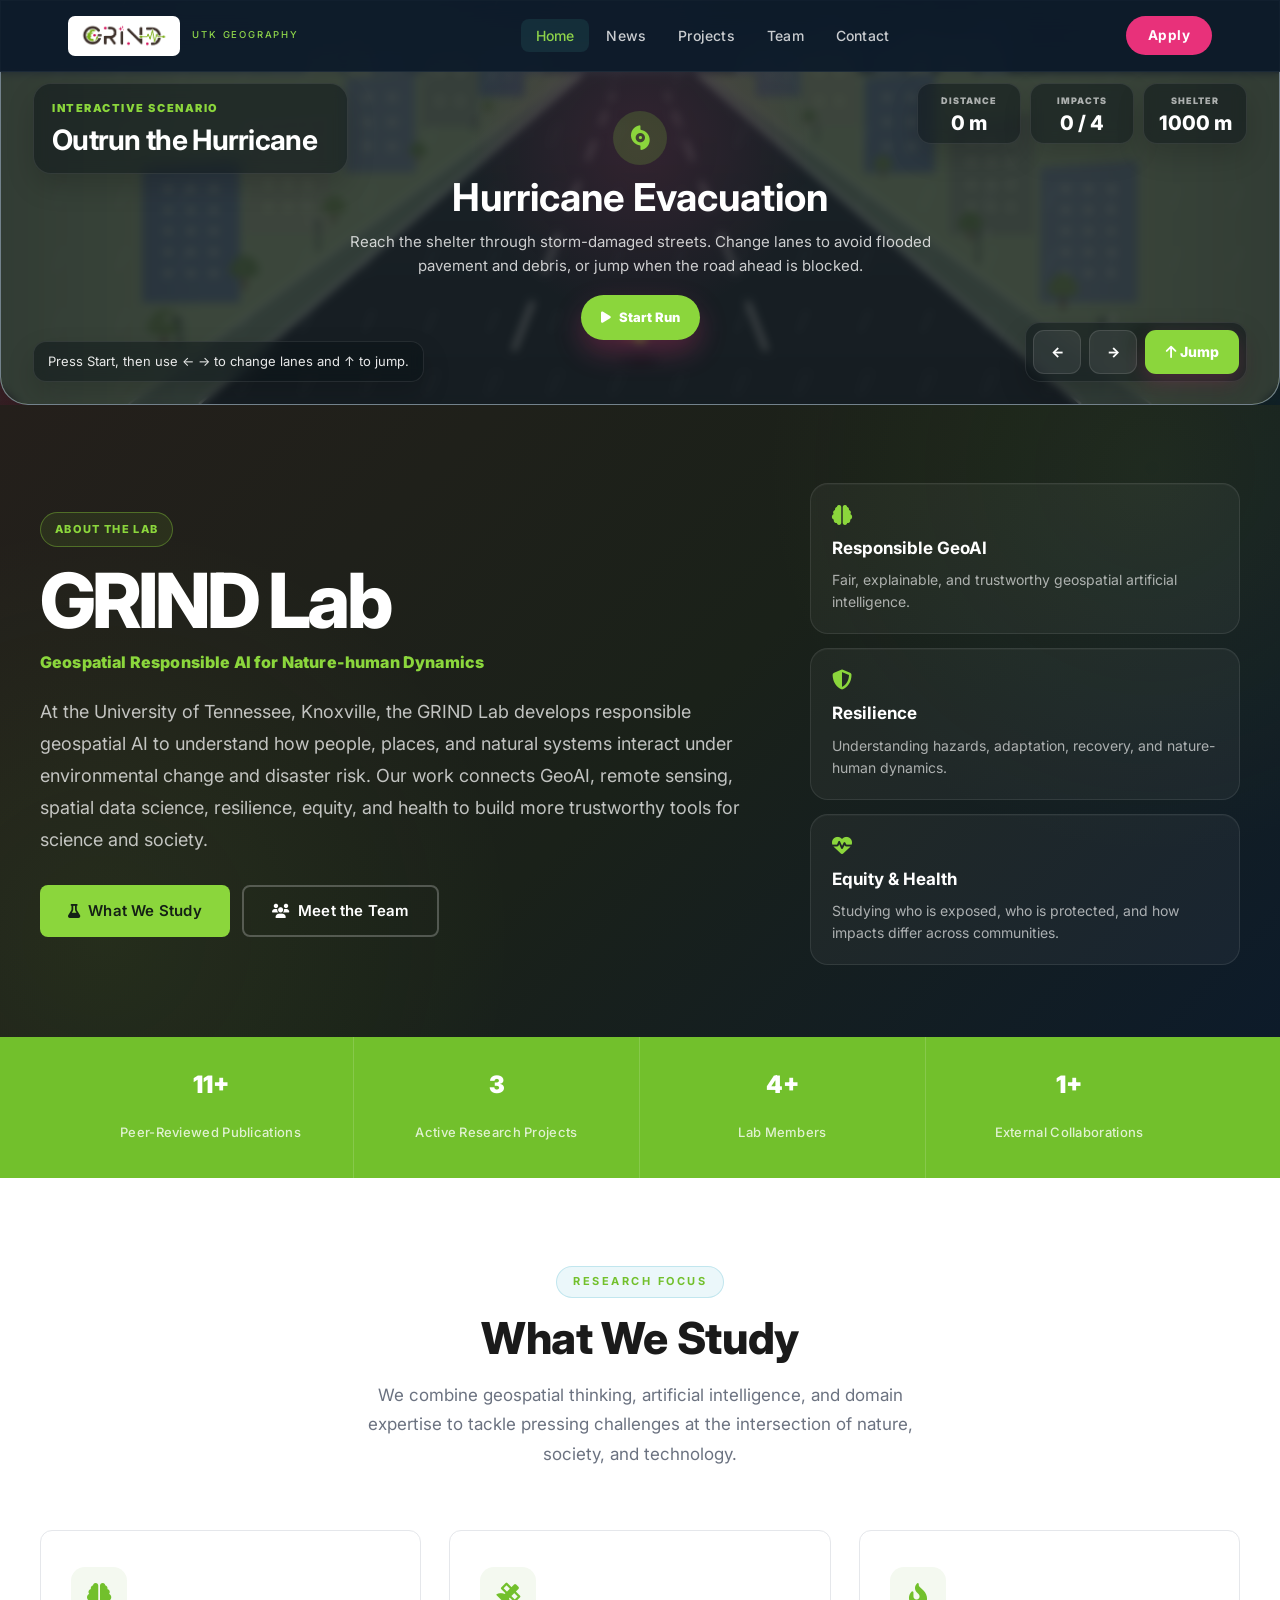
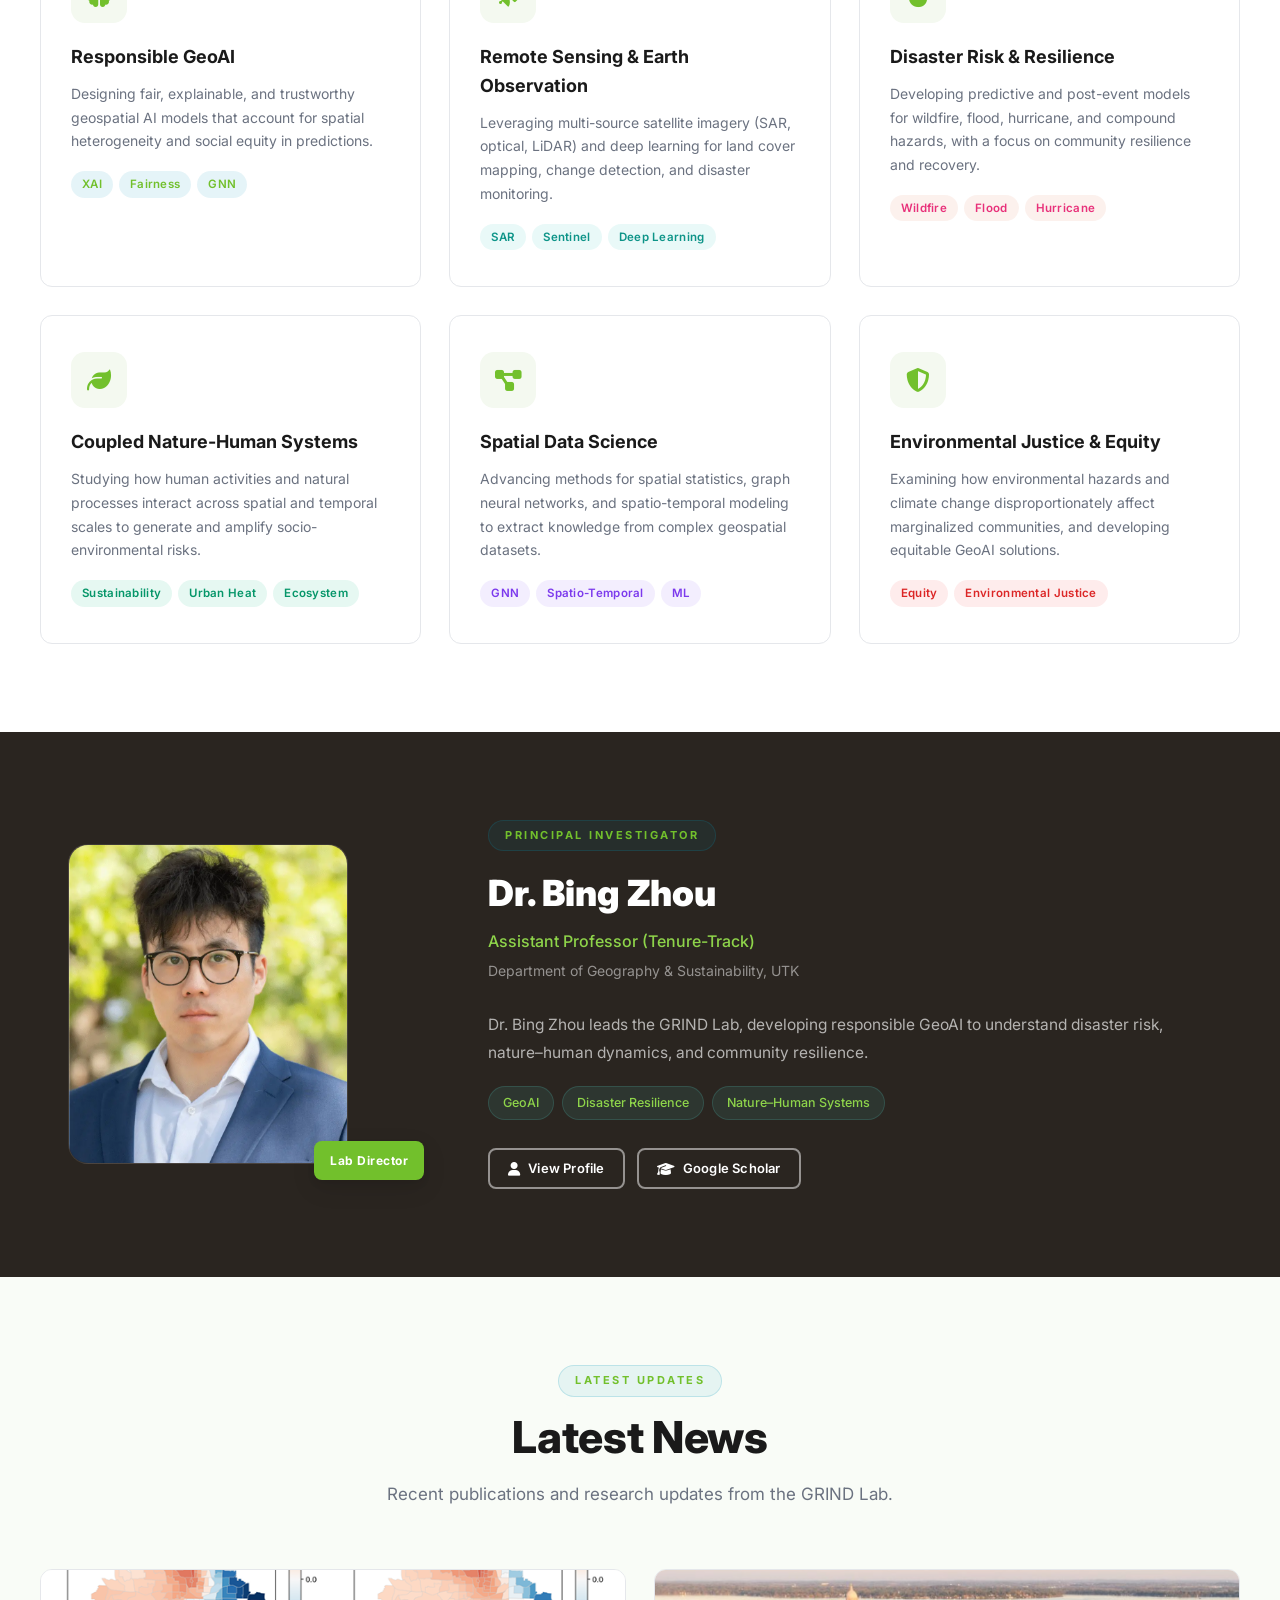
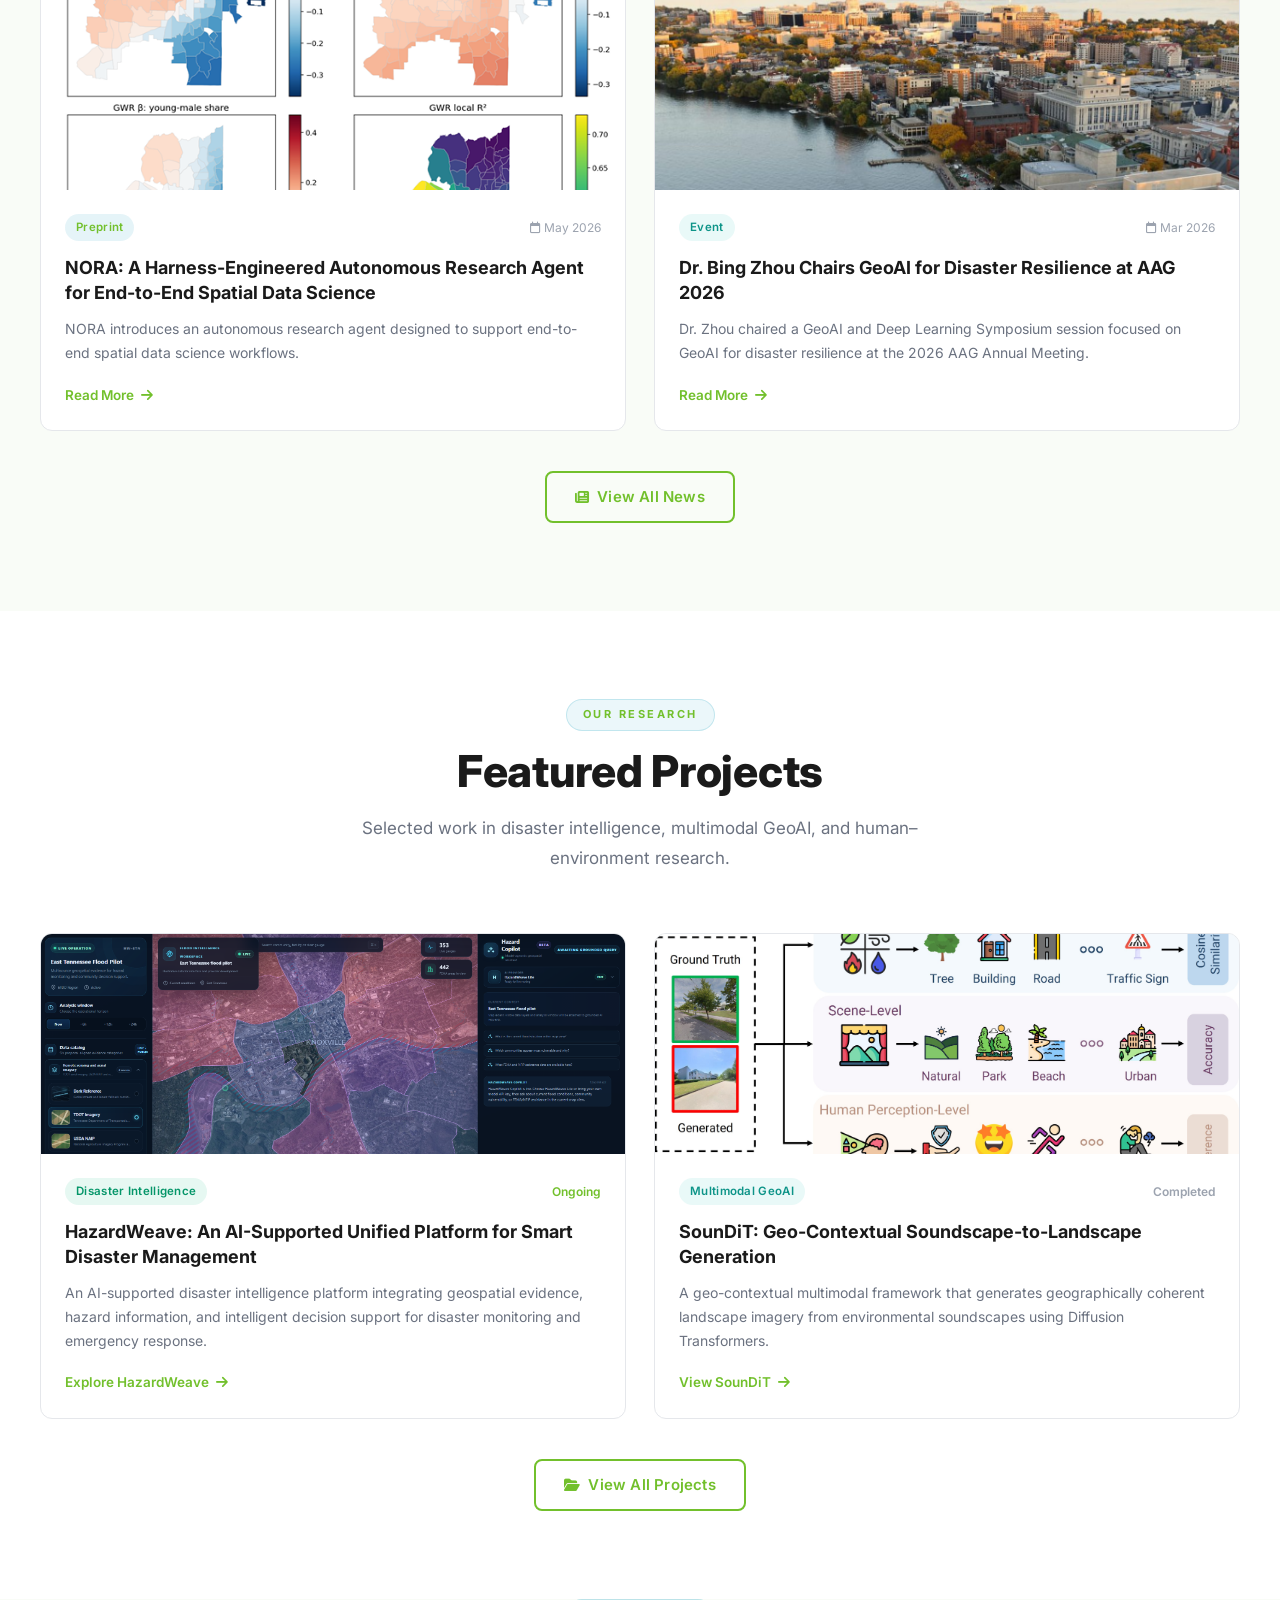
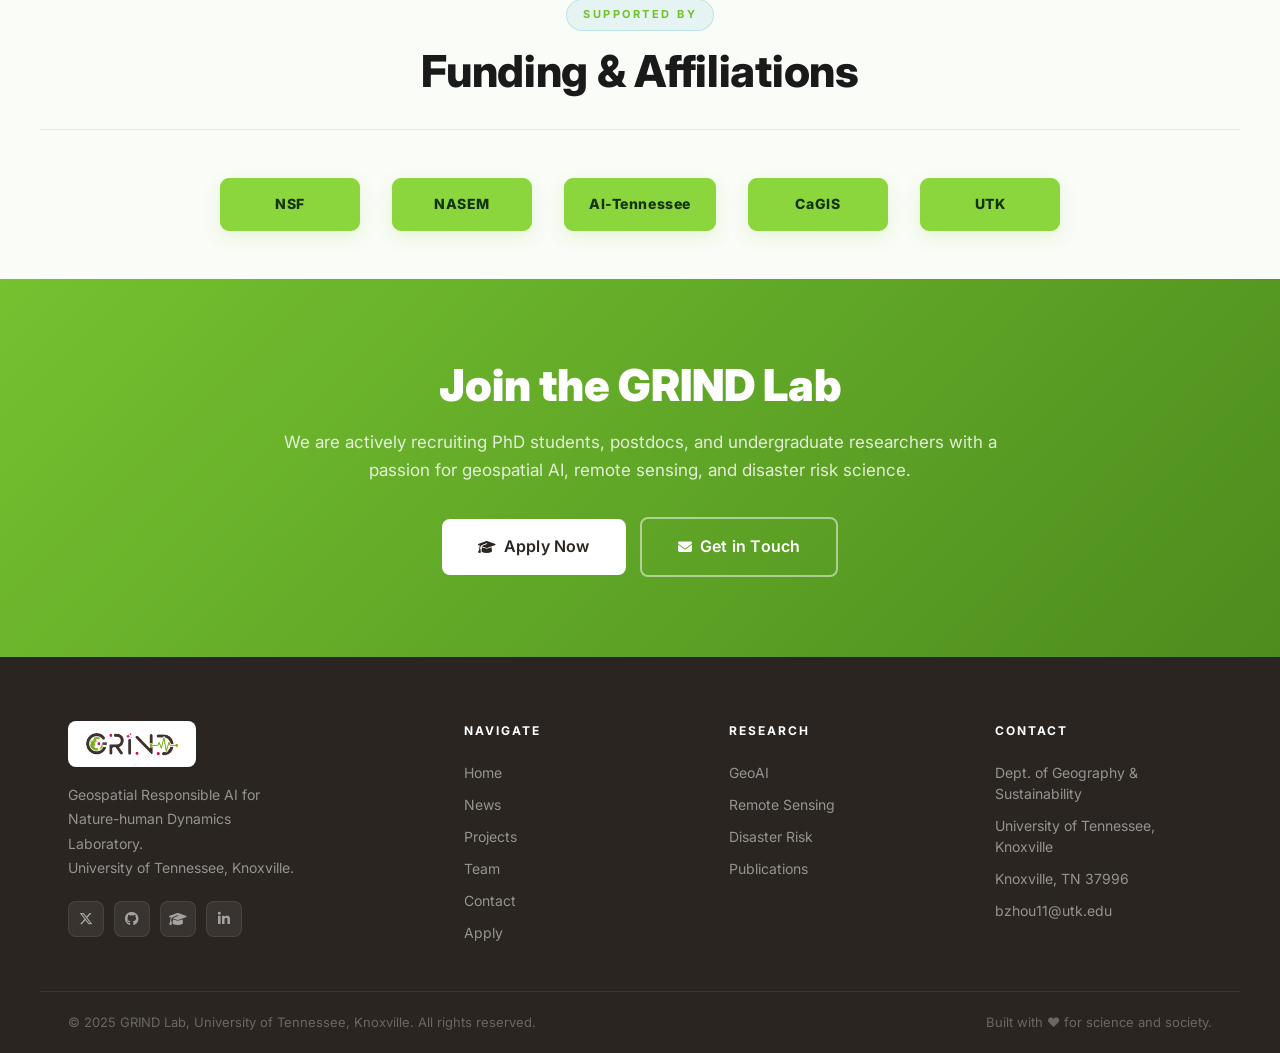
==== commit 1a1f0da6: "Update lab website design and content" ====
--- a/index.html
+++ b/index.html
@@ -25,8 +25,6 @@
   <link rel="stylesheet" href="assets/css/disaster-runner.css">
 </head>
 
-<script src="assets/js/escape-hazard.js"></script>
-
 <body>
 
   <!-- Page Loader -->
@@ -63,103 +61,121 @@
   </nav>
 
   <!-- ═══════════════════════════════════════
-     INTERACTIVE RESILIENCE HERO
-═══════════════════════════════════════ -->
-  <section class="hero game-hero" id="home">
+     GAME-FIRST HURRICANE HERO
+═══════════════════════════════════════ -->
+  <section class="hero game-strip-hero" id="home">
     <canvas id="hero-canvas"></canvas>
     <div class="hero-bg-glow glow-1"></div>
     <div class="hero-bg-glow glow-2"></div>
 
-    <div class="hero-container">
-      <!-- Left: Original GRIND visual language -->
-      <div class="hero-content">
-        <div class="hero-eyebrow">
-          <span></span>
-          GRIND Lab · University of Tennessee, Knoxville
-        </div>
-
-        <h1 class="hero-title">
-          Can You Make a City
-          <span class="highlight">Resilient?</span>
-        </h1>
-
-        <p class="hero-desc">
-          Prepare for a disaster. Protect communities. Make difficult choices.
-          Your city has only three actions before the hazard arrives.
-        </p>
-
-        <div class="hero-cta">
-          <a href="#resilience-game" class="btn btn-primary btn-lg">
-            <i class="fas fa-shield-halved"></i> Protect the City
-          </a>
-          <a href="#research-focus" class="btn btn-outline-white btn-lg">
-            <i class="fas fa-flask"></i> Explore Our Research
-          </a>
-        </div>
-
-        <div class="rg-hero-note">
-          <i class="fas fa-circle-info"></i>
-          There is no perfect strategy—resilience also depends on who is protected.
-        </div>
-      </div>
-
-      <!-- Right: Disaster Runner -->
-      <div class="hero-visual">
-
-        <div class="runner-game">
-
-          <div class="runner-header">
-            <div>
-              <span class="runner-kicker">Interactive Scenario</span>
-              <h2>Outrun the Hurricane</h2>
-            </div>
-
-            <div class="runner-score">
-              <span>Distance</span>
-              <strong id="runner-distance">0 m</strong>
-            </div>
-          </div>
-
-          <div class="runner-status" id="runner-status">
-            Press Start, then use ← → to change lanes and ↑ to jump.
-          </div>
-
-          <div class="runner-canvas-wrap">
-            <canvas id="disaster-runner" width="620" height="520"></canvas>
-
-            <div class="runner-start-screen" id="runner-start-screen">
-              <i class="fas fa-hurricane"></i>
-              <h3>Hurricane Evacuation</h3>
-              <p>
-                Navigate storm-damaged streets and reach the shelter.
-                Dodge debris, flooding, and fallen trees while strong winds
-                disrupt your route.
-              </p>
-
-              <button id="runner-start-btn">
-                <i class="fas fa-play"></i> Start Run
-              </button>
-            </div>
-          </div>
-
-          <div class="runner-controls">
-            <span><kbd>←</kbd> <kbd>→</kbd> Move</span>
-            <span><kbd>↑</kbd> Jump</span>
-          </div>
-
-        </div>
-
-      </div>
-
-    </div>
-
-    <div class="hero-scroll">
-      <i class="fas fa-chevron-down"></i>
-      <span>Explore the Lab</span>
-    </div>
-  </section>
-
-
+    <div class="game-strip-inner">
+      <div class="game-strip" id="resilience-game">
+
+        <div class="game-canvas-window">
+          <canvas id="disaster-runner" aria-label="Interactive hurricane evacuation runner game"></canvas>
+
+          <div class="runner-start-screen" id="runner-start-screen">
+            <i class="fas fa-hurricane" aria-hidden="true"></i>
+            <h3>Hurricane Evacuation</h3>
+            <p>
+              Reach the shelter through storm-damaged streets. Change lanes to avoid
+              flooded pavement and debris, or jump when the road ahead is blocked.
+            </p>
+            <button id="runner-start-btn" type="button">
+              <i class="fas fa-play" aria-hidden="true"></i> Start Run
+            </button>
+          </div>
+        </div>
+
+        <div class="game-ui-card">
+          <span class="runner-kicker">Interactive Scenario</span>
+          <h2>Outrun the Hurricane</h2>
+        </div>
+
+        <div class="game-metrics" aria-label="Game status">
+          <div class="game-metric">
+            <span>Distance</span>
+            <strong id="runner-distance">0 m</strong>
+          </div>
+          <div class="game-metric">
+            <span>Impacts</span>
+            <strong id="runner-impacts">0 / 4</strong>
+          </div>
+          <div class="game-metric">
+            <span>Shelter</span>
+            <strong id="runner-shelter">500 m</strong>
+          </div>
+        </div>
+
+        <div class="game-status-card" id="runner-status">
+          Press Start, then use ← → to change lanes and ↑ to jump.
+        </div>
+
+        <div class="game-control-cluster" aria-label="Game controls">
+          <button class="runner-control-btn" id="runner-left" type="button" aria-label="Move left">←</button>
+          <button class="runner-control-btn" id="runner-right" type="button" aria-label="Move right">→</button>
+          <button class="runner-control-btn jump" id="runner-jump" type="button" aria-label="Jump">
+            <i class="fas fa-arrow-up" aria-hidden="true"></i> Jump
+          </button>
+        </div>
+
+      </div>
+    </div>
+  </section>
+
+  <!-- ═══════════════════════════════════════
+     LAB INTRODUCTION
+═══════════════════════════════════════ -->
+  <section class="lab-intro-section" id="lab-intro">
+    <div class="container">
+      <div class="lab-intro-grid">
+
+        <div class="lab-intro-copy fade-up">
+          <div class="section-tag">About the Lab</div>
+          <h1>GRIND Lab</h1>
+          <span class="lab-name">Geospatial Responsible AI for Nature-human Dynamics</span>
+
+          <p>
+            At the University of Tennessee, Knoxville, the GRIND Lab develops
+            responsible geospatial AI to understand how people, places, and natural
+            systems interact under environmental change and disaster risk. Our work
+            connects GeoAI, remote sensing, spatial data science, resilience, equity,
+            and health to build more trustworthy tools for science and society.
+          </p>
+
+          <div class="lab-intro-actions">
+            <a href="#research-focus" class="btn btn-primary">
+              <i class="fas fa-flask"></i> What We Study
+            </a>
+            <a href="team.html" class="btn btn-outline">
+              <i class="fas fa-users"></i> Meet the Team
+            </a>
+          </div>
+        </div>
+
+        <div class="lab-intro-points fade-up" data-delay="150">
+          <div class="lab-intro-point">
+            <i class="fas fa-brain"></i>
+            <h3>Responsible GeoAI</h3>
+            <p>Fair, explainable, and trustworthy geospatial artificial intelligence.</p>
+          </div>
+
+          <div class="lab-intro-point">
+            <i class="fas fa-shield-halved"></i>
+            <h3>Resilience</h3>
+            <p>Understanding hazards, adaptation, recovery, and nature-human dynamics.</p>
+          </div>
+
+          <div class="lab-intro-point">
+            <i class="fas fa-heart-pulse"></i>
+            <h3>Equity &amp; Health</h3>
+            <p>Studying who is exposed, who is protected, and how impacts differ across communities.</p>
+          </div>
+        </div>
+
+      </div>
+    </div>
+  </section>
 
   <!-- ═══════════════════════════════════════
      STATS BANNER
@@ -254,10 +270,17 @@
 
         <!-- Card 5 -->
         <div class="research-card fade-up" data-delay="100">
-          <div class="research-icon"><i class="fas fa-chart-network"></i></div>
+          <div class="research-icon">
+            <i class="fas fa-diagram-project"></i>
+          </div>
+
           <h3>Spatial Data Science</h3>
-          <p>Advancing methods for spatial statistics, graph neural networks, and spatio-temporal modeling to extract
-            knowledge from complex geospatial datasets.</p>
+
+          <p>
+            Advancing methods for spatial statistics, graph neural networks, and spatio-temporal modeling to extract
+            knowledge from complex geospatial datasets.
+          </p>
+
           <div class="research-tags">
             <span class="badge badge-purple">GNN</span>
             <span class="badge badge-purple">Spatio-Temporal</span>
@@ -351,72 +374,76 @@
 
       <div class="home-preview-grid">
 
-        <!-- News 1 -->
+        <!-- News 1 — NORA -->
         <article class="home-preview-card fade-up">
 
           <div class="home-preview-image">
-            <img src="assets/images/news/NLP.png" alt="GeoAI and large language models for disaster response">
+            <a href="https://arxiv.org/pdf/2605.02092" target="_blank" rel="noopener noreferrer">
+              <img src="assets/images/news/NORA.png"
+                alt="NORA autonomous research agent for spatial data science">
+            </a>
           </div>
 
           <div class="home-preview-body">
 
             <div class="home-preview-meta">
-              <span class="badge badge-blue">Publication</span>
+              <span class="badge badge-blue">Preprint</span>
+              <span class="home-preview-date">
+                <i class="far fa-calendar"></i> May 2026
+              </span>
+            </div>
+
+            <h3>
+              <a href="https://arxiv.org/pdf/2605.02092" target="_blank" rel="noopener noreferrer">
+                NORA: A Harness-Engineered Autonomous Research Agent for End-to-End Spatial Data Science
+              </a>
+            </h3>
+
+            <p>
+              NORA introduces an autonomous research agent designed to support
+              end-to-end spatial data science workflows.
+            </p>
+
+            <a href="https://arxiv.org/pdf/2605.02092" target="_blank" rel="noopener noreferrer"
+              class="home-preview-link">
+              Read More <i class="fas fa-arrow-right"></i>
+            </a>
+
+          </div>
+        </article>
+
+
+        <!-- News 2 — AAG 2026 -->
+        <article class="home-preview-card fade-up" data-delay="150">
+
+          <div class="home-preview-image">
+            <a href="https://geography.wisc.edu/geods/archives/4331" target="_blank" rel="noopener noreferrer">
+              <img src="assets/images/projects/AAG2026.png"
+                alt="AAG 2026 GeoAI and Deep Learning Symposium">
+            </a>
+          </div>
+
+          <div class="home-preview-body">
+
+            <div class="home-preview-meta">
+              <span class="badge badge-teal">Event</span>
               <span class="home-preview-date">
                 <i class="far fa-calendar"></i> Mar 2026
               </span>
             </div>
 
             <h3>
-              <a href="https://doi.org/10.1080/24694452.2025.2560491" target="_blank" rel="noopener noreferrer">
-                Rapid Disaster Response and Damage Estimation with Social Media and Pretrained Large Language Models
+              <a href="https://geography.wisc.edu/geods/archives/4331" target="_blank" rel="noopener noreferrer">
+                Dr. Bing Zhou Chairs GeoAI for Disaster Resilience at AAG 2026
               </a>
             </h3>
 
             <p>
-              A GeoAI framework using pretrained language models and social media
-              to support rapid, location-based disaster response and damage assessment.
+              Dr. Zhou chaired a GeoAI and Deep Learning Symposium session
+              focused on GeoAI for disaster resilience at the 2026 AAG Annual Meeting.
             </p>
 
-            <a href="https://doi.org/10.1080/24694452.2025.2560491" target="_blank" rel="noopener noreferrer"
-              class="home-preview-link">
-              Read More <i class="fas fa-arrow-right"></i>
-            </a>
-
-          </div>
-        </article>
-
-
-        <!-- News 2 -->
-        <article class="home-preview-card fade-up" data-delay="150">
-
-          <div class="home-preview-image">
-            <img src="assets/images/news/hurricane-damage-map.jpg"
-              alt="Street-view imagery for disaster damage assessment">
-          </div>
-
-          <div class="home-preview-body">
-
-            <div class="home-preview-meta">
-              <span class="badge badge-teal">Publication</span>
-              <span class="home-preview-date">
-                <i class="far fa-calendar"></i> Oct 2025
-              </span>
-            </div>
-
-            <h3>
-              <a href="https://doi.org/10.1016/j.compenvurbsys.2025.102335" target="_blank" rel="noopener noreferrer">
-                Hyperlocal Disaster Damage Assessment Using Bi-temporal Street-view Imagery and Pre-trained Vision
-                Models
-              </a>
-            </h3>
-
-            <p>
-              Using pre- and post-disaster street-view imagery and vision models
-              to assess damage at building and street-level scales.
-            </p>
-
-            <a href="https://doi.org/10.1016/j.compenvurbsys.2025.102335" target="_blank" rel="noopener noreferrer"
+            <a href="https://geography.wisc.edu/geods/archives/4331" target="_blank" rel="noopener noreferrer"
               class="home-preview-link">
               Read More <i class="fas fa-arrow-right"></i>
             </a>
@@ -438,96 +465,206 @@
   <!-- ═══════════════════════════════════════
      FEATURED PROJECTS
 ═══════════════════════════════════════ -->
+
   <section class="section">
+
     <div class="container">
 
+
       <div class="section-header">
-        <div class="section-tag fade-up">Our Research</div>
-        <h2 class="section-title fade-up" data-delay="100">Featured Projects</h2>
+
+        <div class="section-tag fade-up">
+          Our Research
+        </div>
+
+        <h2 class="section-title fade-up" data-delay="100">
+
+          Featured Projects
+
+        </h2>
+
         <p class="section-subtitle fade-up" data-delay="200">
-          Selected research advancing GeoAI, resilience, and human–environment understanding.
+
+          Selected work in disaster intelligence,
+          multimodal GeoAI, and human–environment research.
+
         </p>
-      </div>
+
+      </div>
+
+
 
       <div class="home-preview-grid">
 
-        <!-- Project 1: VisMo-Health -->
+
+        <!-- ==========================================
+           PROJECT 1 — HAZARDWEAVE
+      =========================================== -->
+
         <article class="home-preview-card fade-up">
 
+
           <div class="home-preview-image">
-            <img src="assets/images/projects/vismo-health.jpg" alt="VisMo-Health explainable GeoAI project">
-          </div>
+
+            <a href="https://hazard-weave.vercel.app/" target="_blank" rel="noopener noreferrer">
+
+              <img src="assets/images/projects/HW.png" alt="HazardWeave AI-supported disaster intelligence platform">
+
+            </a>
+
+          </div>
+
+
 
           <div class="home-preview-body">
 
+
             <div class="home-preview-meta">
-              <span class="badge badge-blue">GeoAI</span>
-              <span class="home-preview-status">Ongoing</span>
+
+              <span class="badge badge-green">
+                Disaster Intelligence
+              </span>
+
+              <span class="home-preview-status">
+                Ongoing
+              </span>
+
             </div>
 
+
+
             <h3>
-              <a href="https://sdl.gis.harvard.edu/project-25008" target="_blank" rel="noopener noreferrer">
-                VisMo-Health: Explainable GeoAI for Post-Disaster Health and Community Recovery
+
+              <a href="https://hazard-weave.vercel.app/" target="_blank" rel="noopener noreferrer">
+
+                HazardWeave: An AI-Supported Unified Platform
+                for Smart Disaster Management
+
               </a>
+
             </h3>
 
+
+
             <p>
-              Integrating street-view imagery, human mobility, and explainable GeoAI
-              to understand disaster impacts, community recovery, and health outcomes.
+
+              An AI-supported disaster intelligence platform
+              integrating geospatial evidence, hazard information,
+              and intelligent decision support for disaster
+              monitoring and emergency response.
+
             </p>
 
-            <a href="https://sdl.gis.harvard.edu/project-25008" target="_blank" rel="noopener noreferrer"
+
+
+            <a href="https://hazard-weave.vercel.app/" target="_blank" rel="noopener noreferrer"
               class="home-preview-link">
-              View Project <i class="fas fa-arrow-right"></i>
-            </a>
-
-          </div>
+
+              Explore HazardWeave
+
+              <i class="fas fa-arrow-right"></i>
+
+            </a>
+
+          </div>
+
         </article>
 
 
-        <!-- Project 2: SounDiT -->
+
+        <!-- ==========================================
+           PROJECT 2 — SOUNDIT
+      =========================================== -->
+
         <article class="home-preview-card fade-up" data-delay="150">
 
+
           <div class="home-preview-image">
-            <img src="assets/images/projects/soundit-cover.jpg"
-              alt="SounDiT geo-contextual soundscape-to-landscape generation">
-          </div>
+
+            <a href="https://gisense.github.io/SounDiT-Page/" target="_blank" rel="noopener noreferrer">
+
+              <img src="assets/images/projects/soundit-cover.jpg"
+                alt="SounDiT geo-contextual soundscape-to-landscape generation">
+
+            </a>
+
+          </div>
+
+
 
           <div class="home-preview-body">
 
+
             <div class="home-preview-meta">
-              <span class="badge badge-teal">Multimodal GeoAI</span>
-              <span class="home-preview-status completed">Completed</span>
+
+              <span class="badge badge-teal">
+                Multimodal GeoAI
+              </span>
+
+              <span class="home-preview-status completed">
+                Completed
+              </span>
+
             </div>
 
+
+
             <h3>
+
               <a href="https://gisense.github.io/SounDiT-Page/" target="_blank" rel="noopener noreferrer">
-                SounDiT: Geo-Contextual Soundscape-to-Landscape Generation
+
+                SounDiT: Geo-Contextual
+                Soundscape-to-Landscape Generation
+
               </a>
+
             </h3>
 
+
+
             <p>
-              A geo-contextual multimodal framework that generates geographically
-              coherent landscape images from environmental soundscapes using Diffusion Transformers.
+
+              A geo-contextual multimodal framework that generates
+              geographically coherent landscape imagery from
+              environmental soundscapes using Diffusion Transformers.
+
             </p>
+
+
 
             <a href="https://gisense.github.io/SounDiT-Page/" target="_blank" rel="noopener noreferrer"
               class="home-preview-link">
-              View Project <i class="fas fa-arrow-right"></i>
-            </a>
-
-          </div>
+
+              View SounDiT
+
+              <i class="fas fa-arrow-right"></i>
+
+            </a>
+
+          </div>
+
         </article>
 
-      </div>
+
+      </div>
+
+
 
       <div class="home-preview-button fade-up">
+
         <a href="projects.html" class="btn btn-outline">
-          <i class="fas fa-folder-open"></i> View All Projects
+
+          <i class="fas fa-folder-open"></i>
+
+          View All Projects
+
         </a>
-      </div>
-
-    </div>
+
+      </div>
+
+
+    </div>
+
   </section>
 
   <!-- ═══════════════════════════════════════
@@ -537,15 +674,13 @@
     <div class="container">
       <div class="section-header" style="margin-bottom:32px;">
         <div class="section-tag fade-up">Supported By</div>
-        <h2 class="section-title fade-up" data-delay="100" style="font-size:24px;">Funding &amp; Affiliations</h2>
+        <h2 class="section-title fade-up" data-delay="100">Funding &amp; Affiliations</h2>
       </div>
       <div class="partners-row fade-up">
-        <!-- Add real logos once available — replace placeholders below -->
         <div class="partner-placeholder">NSF</div>
-        <div class="partner-placeholder">NOAA</div>
-        <div class="partner-placeholder">NIH</div>
-        <div class="partner-placeholder">NASA</div>
-        <div class="partner-placeholder">USGS</div>
+        <div class="partner-placeholder">NASEM</div>
+        <div class="partner-placeholder">AI-Tennessee</div>
+        <div class="partner-placeholder">CaGIS</div>
         <div class="partner-placeholder">UTK</div>
       </div>
     </div>
@@ -618,7 +753,7 @@
           <li>Dept. of Geography &amp; Sustainability</li>
           <li>University of Tennessee, Knoxville</li>
           <li>Knoxville, TN 37996</li>
-          <li><a href="mailto:bzhou@utk.edu">bzhou@utk.edu</a></li>
+          <li><a href="mailto:bzhou11@utk.edu">bzhou11@utk.edu</a></li>
         </ul>
       </div>
     </div>
--- a/assets/css/main.css
+++ b/assets/css/main.css
@@ -158,54 +158,151 @@
 .hamburger.open span:nth-child(2) { opacity: 0; transform: scaleX(0); }
 .hamburger.open span:nth-child(3) { transform: translateY(-7px) rotate(-45deg); }
 
-/* ── Page Hero (inner pages) ── */
-.page-hero {
-  background: linear-gradient(135deg, var(--secondary) 0%, var(--primary) 50%, var(--primary-light) 100%);
-  padding: calc(var(--nav-height) + 60px) 28px 70px;
-  text-align: center;
-  position: relative;
-  overflow: hidden;
-}
-.page-hero::before {
-  content: '';
-  position: absolute; inset: 0;
-  background: url("data:image/svg+xml,%3Csvg width='80' height='80' viewBox='0 0 80 80' xmlns='http://www.w3.org/2000/svg'%3E%3Cg fill='%23ffffff' fill-opacity='0.025'%3E%3Cpath d='M40 0L80 20V60L40 80L0 60V20L40 0z'/%3E%3C/g%3E%3C/svg%3E") center/80px;
-}
-.page-hero::after {
-  content: '';
-  position: absolute; bottom: -1px; left: 0; right: 0;
-  height: 60px;
-  background: var(--white);
-  clip-path: ellipse(55% 100% at 50% 100%);
-}
-.page-hero-content { position: relative; z-index: 1; max-width: 720px; margin: 0 auto; }
-.page-hero-eyebrow {
-  display: inline-block;
-  background: rgba(78,205,196,0.15);
-  color: var(--accent-light);
-  font-size: 11px;
-  font-weight: 600;
-  letter-spacing: 2.5px;
-  text-transform: uppercase;
-  padding: 6px 18px;
-  border-radius: 50px;
-  margin-bottom: 18px;
-  border: 1px solid rgba(78,205,196,0.25);
-}
-.page-hero h1 {
-  font-size: clamp(34px, 5vw, 54px);
-  font-weight: 900;
-  color: var(--white);
-  margin-bottom: 16px;
-  line-height: 1.15;
-  letter-spacing: -0.5px;
-}
-.page-hero p {
-  font-size: 18px;
-  color: rgba(255,255,255,0.7);
-  max-width: 520px;
-  margin: 0 auto;
-  line-height: 1.7;
+/* ── Page Hero (inner pages) ──
+   Shared by News / Projects / Team / Contact / Apply.
+   Compact dark header, white title, curved white bottom.
+────────────────────────────────────────────────────────────── */
+html body .page-hero {
+  position: relative !important;
+  width: 100% !important;
+  min-height: 245px !important;
+  height: auto !important;
+
+  margin: 0 !important;
+  padding: calc(var(--nav-height) + 38px) 28px 76px !important;
+
+  display: flex !important;
+  align-items: center !important;
+  justify-content: center !important;
+
+  text-align: center !important;
+  overflow: hidden !important;
+
+  background:
+    linear-gradient(
+      135deg,
+      var(--secondary) 0%,
+      var(--primary) 52%,
+      var(--primary-light) 100%
+    ) !important;
+
+  border: 0 !important;
+}
+
+/* subtle original-style pattern */
+html body .page-hero::before {
+  content: '' !important;
+  display: block !important;
+  position: absolute !important;
+  inset: 0 !important;
+
+  background:
+    url("data:image/svg+xml,%3Csvg width='80' height='80' viewBox='0 0 80 80' xmlns='http://www.w3.org/2000/svg'%3E%3Cg fill='%23ffffff' fill-opacity='0.025'%3E%3Cpath d='M40 0L80 20V60L40 80L0 60V20L40 0z'/%3E%3C/g%3E%3C/svg%3E")
+    center / 80px !important;
+
+  pointer-events: none !important;
+}
+
+/* curved white bottom */
+html body .page-hero::after {
+  content: '' !important;
+  display: block !important;
+
+  position: absolute !important;
+  left: 0 !important;
+  right: 0 !important;
+  bottom: -1px !important;
+
+  height: 58px !important;
+
+  background: var(--white) !important;
+  clip-path: ellipse(55% 100% at 50% 100%) !important;
+
+  pointer-events: none !important;
+}
+
+html body .page-hero .page-hero-content {
+  position: relative !important;
+  z-index: 5 !important;
+
+  width: 100% !important;
+  max-width: 980px !important;
+
+  margin: 0 auto !important;
+  padding: 0 !important;
+
+  text-align: center !important;
+  transform: none !important;
+}
+
+/* Breadcrumbs are not used on the compact inner-page hero */
+html body .page-hero .breadcrumb {
+  display: none !important;
+}
+
+/* Eyebrow and descriptions are intentionally hidden if old markup remains */
+html body .page-hero .page-hero-eyebrow,
+html body .page-hero p {
+  display: none !important;
+}
+
+html body .page-hero h1 {
+  position: relative !important;
+  z-index: 6 !important;
+
+  margin: 0 !important;
+
+  color: var(--white) !important;
+
+  font-size: clamp(40px, 4.8vw, 58px) !important;
+  font-weight: 900 !important;
+
+  line-height: 1.04 !important;
+  letter-spacing: -0.04em !important;
+
+  opacity: 1 !important;
+  visibility: visible !important;
+  transform: none !important;
+}
+
+/* Tablet */
+@media (max-width: 768px) {
+  html body .page-hero {
+    min-height: 220px !important;
+    padding:
+      calc(var(--nav-height) + 30px)
+      22px
+      68px !important;
+  }
+
+  html body .page-hero::after {
+    height: 50px !important;
+  }
+
+  html body .page-hero h1 {
+    font-size: 40px !important;
+  }
+}
+
+/* Mobile */
+@media (max-width: 520px) {
+  html body .page-hero {
+    min-height: 200px !important;
+    padding:
+      calc(var(--nav-height) + 24px)
+      18px
+      60px !important;
+  }
+
+  html body .page-hero::after {
+    height: 42px !important;
+    clip-path: ellipse(64% 100% at 50% 100%) !important;
+  }
+
+  html body .page-hero h1 {
+    font-size: 33px !important;
+    line-height: 1.08 !important;
+  }
 }
 
 /* ── Layout Helpers ── */
--- a/assets/css/home.css
+++ b/assets/css/home.css
@@ -659,19 +659,32 @@
 }
 
 .partner-placeholder {
-  height: 36px;
-  padding: 0 20px;
-  background: var(--border);
-  border-radius: 6px;
-  display: flex;
-  align-items: center;
-  justify-content: center;
-  font-size: 12px;
-  color: var(--text-light);
-  font-weight: 600;
-  letter-spacing: 1px;
-  opacity: 0.6;
-  min-width: 100px;
+  min-width: 140px;
+  padding: 14px 24px;
+
+  background: #8bd63c;
+  border: 1px solid #8bd63c;
+  border-radius: 9px;
+
+  color: #16320f;
+
+  font-size: 14px;
+  font-weight: 800;
+  letter-spacing: 0.04em;
+  text-align: center;
+
+  box-shadow: 0 6px 18px rgba(139, 214, 60, 0.16);
+
+  transition:
+    transform 0.2s ease,
+    box-shadow 0.2s ease,
+    background 0.2s ease;
+}
+
+.partner-placeholder:hover {
+  background: #9ce84d;
+  transform: translateY(-3px);
+  box-shadow: 0 10px 24px rgba(139, 214, 60, 0.26);
 }
 
 /* ── Responsive ── */
--- a/assets/css/disaster-runner.css
+++ b/assets/css/disaster-runner.css
@@ -1,602 +1,1085 @@
-/* ============================================================
-   GRIND Lab — Disaster Runner
-   ============================================================ */
-
-.runner-game {
+/* =========================================================
+   GRIND LAB — HURRICANE RUNNER / HOME INTRO
+   Updated overlay layout:
+   - UI moved below fixed navbar
+   - translucent glass panels
+   - green research/lab accents
+   - pink action buttons
+========================================================= */
+
+:root {
+  --runner-accent: #8bd63c;
+  --runner-accent-soft: rgba(139, 214, 60, 0.18);
+
+  --runner-green: #8bd63c;
+  --runner-green-soft: rgba(139, 214, 60, 0.14);
+
+  --runner-dark: #101820;
+
+  /* More transparent so street scene remains visible */
+  --runner-panel: rgba(10, 18, 22, 0.48);
+  --runner-panel-strong: rgba(10, 18, 22, 0.60);
+
+  --runner-border: rgba(255, 255, 255, 0.12);
+}
+
+
+/* =========================================================
+   GAME HERO
+========================================================= */
+
+.game-strip-hero {
+  position: relative;
+
+  min-height: auto !important;
+
+  padding: 0 !important;
+
+  overflow: hidden;
+
+  background:
+    radial-gradient(
+      circle at 86% 16%,
+      rgba(85, 120, 43, 0.18),
+      transparent 31%
+    ),
+    radial-gradient(
+      circle at 12% 82%,
+      rgba(126, 34, 69, 0.14),
+      transparent 32%
+    ),
+    linear-gradient(
+      135deg,
+      #241f1b 0%,
+      #1a2119 52%,
+      #0d1b2a 100%
+    );
+}
+
+
+.game-strip-hero .hero-bg-glow {
+  pointer-events: none;
+}
+
+
+.game-strip-inner {
+  position: relative;
+  z-index: 2;
+
+  width: min(100%, 1800px);
+
+  margin: 0 auto;
+
+  padding: 0;
+}
+
+
+/* =========================================================
+   GAME CANVAS CONTAINER
+========================================================= */
+
+.game-strip {
+  position: relative;
+
   width: 100%;
-  max-width: 620px;
-  padding: 20px;
-
-  background: rgba(255, 255, 255, 0.07);
-  border: 1px solid rgba(255, 255, 255, 0.12);
-  border-radius: 20px;
-
-  box-shadow: 0 20px 55px rgba(0, 0, 0, 0.25);
-  backdrop-filter: blur(10px);
-}
-
-
-/* Header */
-
-.runner-header {
-  display: flex;
-  align-items: center;
-  justify-content: space-between;
-  gap: 20px;
-
-  margin-bottom: 14px;
-}
-
-.runner-kicker {
-  display: block;
-
-  color: var(--accent-light);
-  font-size: 10px;
-  font-weight: 800;
-
-  text-transform: uppercase;
-  letter-spacing: 1.8px;
-
-  margin-bottom: 3px;
-}
-
-.runner-header h2 {
-  margin: 0;
-
-  color: #fff;
-  font-size: 22px;
-  font-weight: 800;
-}
-
-.runner-score {
-  text-align: right;
-}
-
-.runner-score span {
-  display: block;
-
-  color: rgba(255, 255, 255, 0.45);
-  font-size: 9px;
-  font-weight: 700;
-
-  text-transform: uppercase;
-  letter-spacing: 1px;
-}
-
-.runner-score strong {
-  color: #fff;
-  font-size: 18px;
-}
-
-
-/* Status */
-
-.runner-status {
-  margin-bottom: 12px;
-  padding: 9px 12px;
-
-  color: rgba(255, 255, 255, 0.68);
-  background: rgba(255, 255, 255, 0.06);
-
-  border-radius: 8px;
-
-  font-size: 11px;
-  line-height: 1.5;
-}
-
-
-/* Canvas */
-
-.runner-canvas-wrap {
-  position: relative;
+
+  height: clamp(
+    350px,
+    45vh,
+    450px
+  );
 
   overflow: hidden;
 
-  border-radius: 14px;
-
-  background: #b8d9aa;
-}
+  border: 1px solid var(--runner-border);
+
+  border-radius: 0 0 28px 28px;
+
+  background: #60717c;
+
+  box-shadow:
+    0 24px 56px rgba(0, 0, 0, 0.28);
+
+  isolation: isolate;
+}
+
+
+.game-canvas-window {
+  position: absolute;
+
+  inset: 0;
+
+  z-index: 1;
+
+  overflow: hidden;
+}
+
 
 #disaster-runner {
   display: block;
 
-  width: 100%;
-  height: auto;
-
-  aspect-ratio: 620 / 520;
-}
-
-
-/* Start / result screen */
+  width: 100% !important;
+  height: 100% !important;
+
+  max-width: none !important;
+  max-height: none !important;
+
+  touch-action: manipulation;
+}
+
+
+/* =========================================================
+   START / FINISH SCREEN
+========================================================= */
 
 .runner-start-screen {
   position: absolute;
+
+  z-index: 12;
+
   inset: 0;
-  z-index: 10;
+
+  display: grid;
+
+  place-content: center;
+  justify-items: center;
+
+  gap: 12px;
+
+  padding: 72px 26px 26px;
+
+  background:
+    radial-gradient(
+      circle at 50% 36%,
+      rgba(232, 49, 122, 0.12),
+      transparent 25%
+    ),
+    rgba(7, 13, 19, 0.62);
+
+  color: #fff;
+
+  text-align: center;
+
+  backdrop-filter: blur(4px);
+  -webkit-backdrop-filter: blur(4px);
+
+  transition:
+    opacity 0.24s ease,
+    visibility 0.24s ease;
+}
+
+
+.runner-start-screen.is-hidden {
+  opacity: 0;
+
+  visibility: hidden;
+
+  pointer-events: none;
+}
+
+
+.runner-start-screen > i {
+  display: grid;
+
+  place-items: center;
+
+  width: 54px;
+  height: 54px;
+
+  border-radius: 50%;
+
+  background: var(--runner-accent-soft);
+
+  color: var(--runner-accent);
+
+  font-size: 25px;
+}
+
+
+.runner-start-screen h3 {
+  margin: 0;
+
+  font-size: clamp(
+    28px,
+    3vw,
+    42px
+  );
+
+  line-height: 1.05;
+}
+
+
+.runner-start-screen p {
+  max-width: 610px;
+
+  margin: 0;
+
+  color: rgba(255, 255, 255, 0.78);
+
+  font-size: 15px;
+
+  line-height: 1.65;
+}
+
+
+#runner-start-btn {
+  display: inline-flex;
+
+  align-items: center;
+
+  gap: 8px;
+
+  margin-top: 4px;
+
+  padding: 12px 20px;
+
+  border: 0;
+
+  border-radius: 999px;
+
+  background: var(--runner-accent);
+
+  color: #fff;
+
+  font: inherit;
+
+  font-size: 13px;
+
+  font-weight: 850;
+
+  cursor: pointer;
+
+  box-shadow:
+    0 12px 28px rgba(232, 49, 122, 0.28);
+
+  transition:
+    transform 0.18s ease,
+    box-shadow 0.18s ease;
+}
+
+
+#runner-start-btn:hover {
+  transform: translateY(-2px);
+
+  box-shadow:
+    0 16px 34px rgba(232, 49, 122, 0.38);
+}
+
+
+/* =========================================================
+   GLASS UI
+========================================================= */
+
+.game-ui-card,
+.game-metric,
+.game-status-card,
+.game-control-cluster {
+  border:
+    1px solid rgba(255, 255, 255, 0.09);
+
+  background:
+    var(--runner-panel);
+
+  box-shadow:
+    0 12px 28px rgba(0, 0, 0, 0.16);
+
+  backdrop-filter: blur(7px);
+  -webkit-backdrop-filter: blur(7px);
+}
+
+
+/* =========================================================
+   LEFT TITLE PANEL
+========================================================= */
+
+.game-ui-card {
+  position: absolute;
+
+  z-index: 8;
+
+  /*
+     IMPORTANT:
+     moved down because navbar overlays top of hero
+  */
+  top: 82px;
+
+  left: 32px;
+
+  width: min(
+    315px,
+    28vw
+  );
+
+  padding:
+    16px
+    18px
+    18px;
+
+  border-radius: 18px;
+
+  color: #fff;
+}
+
+
+.game-ui-card .runner-kicker {
+  display: block;
+
+  margin-bottom: 8px;
+
+  /* Green tab/accent */
+  color: var(--runner-green);
+
+  font-size: 11px;
+
+  font-weight: 900;
+
+  letter-spacing: 0.14em;
+
+  text-transform: uppercase;
+}
+
+
+.game-ui-card h2 {
+  margin: 0;
+
+  color: #fff;
+
+  font-size: clamp(
+    23px,
+    2.2vw,
+    37px
+  );
+
+  line-height: 1.05;
+
+  letter-spacing: -0.025em;
+}
+
+
+/* =========================================================
+   TOP-RIGHT METRICS
+========================================================= */
+
+.game-metrics {
+  position: absolute;
+
+  z-index: 8;
+
+  /*
+     moved below navbar
+  */
+  top: 82px;
+
+  right: 32px;
 
   display: flex;
-  flex-direction: column;
+
+  gap: 9px;
+}
+
+
+.game-metric {
+  min-width: 104px;
+
+  padding:
+    10px
+    13px;
+
+  border-radius: 14px;
+
+  text-align: center;
+
+  color: #fff;
+}
+
+
+.game-metric span {
+  display: block;
+
+  margin-bottom: 5px;
+
+  color:
+    rgba(255, 255, 255, 0.63);
+
+  font-size: 9px;
+
+  font-weight: 900;
+
+  letter-spacing: 0.12em;
+
+  text-transform: uppercase;
+}
+
+
+.game-metric strong {
+  display: block;
+
+  color: #fff;
+
+  font-size: 20px;
+
+  font-weight: 800;
+
+  line-height: 1;
+}
+
+
+/* =========================================================
+   LOWER-LEFT STATUS
+========================================================= */
+
+.game-status-card {
+  position: absolute;
+
+  z-index: 8;
+
+  left: 32px;
+
+  bottom: 22px;
+
+  max-width: min(
+    520px,
+    46vw
+  );
+
+  padding:
+    10px
+    14px;
+
+  border-radius: 13px;
+
+  color:
+    rgba(255, 255, 255, 0.90);
+
+  font-size: 13px;
+
+  line-height: 1.45;
+}
+
+
+/* =========================================================
+   LOWER-RIGHT GAME CONTROLS
+========================================================= */
+
+.game-control-cluster {
+  position: absolute;
+
+  z-index: 8;
+
+  right: 32px;
+
+  bottom: 22px;
+
+  display: flex;
+
   align-items: center;
-  justify-content: center;
-
-  padding: 40px;
+
+  gap: 8px;
+
+  padding: 7px;
+
+  border-radius: 15px;
+}
+
+
+.runner-control-btn {
+  min-width: 48px;
+
+  min-height: 44px;
+
+  padding:
+    8px
+    12px;
+
+  border:
+    1px solid rgba(255, 255, 255, 0.11);
+
+  border-radius: 11px;
+
+  background:
+    rgba(255, 255, 255, 0.08);
 
   color: #fff;
-  text-align: center;
-
-  background: rgba(17, 25, 21, 0.84);
-  backdrop-filter: blur(3px);
-}
-
-.runner-start-screen.hidden {
-  display: none;
-}
-
-.runner-start-screen > i {
-  margin-bottom: 15px;
-
-  color: #d6e2e5;
-  font-size: 44px;
-}
-
-.runner-start-screen h3 {
-  margin: 0 0 9px;
+
+  font: inherit;
+
+  font-size: 14px;
+
+  font-weight: 800;
+
+  cursor: pointer;
+
+  transition:
+    background 0.18s ease,
+    transform 0.18s ease,
+    border-color 0.18s ease;
+}
+
+
+.runner-control-btn:hover {
+  border-color:
+    rgba(139, 214, 60, 0.35);
+
+  background:
+    var(--runner-green-soft);
+
+  transform:
+    translateY(-1px);
+}
+
+
+.runner-control-btn.jump {
+  min-width: 94px;
+
+  border-color: transparent;
+
+  /* Keep main interaction button pink */
+  background:
+    var(--runner-accent);
 
   color: #fff;
-  font-size: 26px;
+
+  box-shadow:
+    0 8px 20px
+    rgba(232, 49, 122, 0.20);
+}
+
+
+.runner-control-btn.jump:hover {
+  background:
+    #f13e84;
+
+  border-color: transparent;
+
+  box-shadow:
+    0 10px 24px
+    rgba(232, 49, 122, 0.30);
+}
+
+
+/* =========================================================
+   DARK LAB INTRODUCTION
+========================================================= */
+
+.lab-intro-section {
+  padding:
+    78px
+    0
+    72px;
+
+  color: #fff;
+
+  background:
+    radial-gradient(
+      circle at 90% 10%,
+      rgba(96, 128, 54, 0.11),
+      transparent 30%
+    ),
+    radial-gradient(
+      circle at 8% 84%,
+      rgba(139, 214, 60, 0.07),
+      transparent 32%
+    ),
+    linear-gradient(
+      135deg,
+      #241f1b 0%,
+      #1a2119 52%,
+      #0d1b2a 100%
+    );
+}
+
+
+.lab-intro-grid {
+  display: grid;
+
+  grid-template-columns:
+    minmax(0, 1.25fr)
+    minmax(300px, 0.75fr);
+
+  gap: 54px;
+
+  align-items: center;
+}
+
+
+/* =========================================================
+   GREEN ABOUT-THE-LAB TAB
+========================================================= */
+
+.lab-intro-copy .section-tag {
+  display: inline-flex;
+
+  align-items: center;
+
+  margin-bottom: 16px;
+
+  padding:
+    8px
+    14px;
+
+  border:
+    1px solid rgba(139, 214, 60, 0.38);
+
+  border-radius: 999px;
+
+  background:
+    rgba(139, 214, 60, 0.09);
+
+  color:
+    var(--runner-green);
+
   font-weight: 800;
-}
-
-.runner-start-screen p {
-  max-width: 360px;
-
-  margin: 0 0 22px;
-
-  color: rgba(255, 255, 255, 0.68);
-
-  font-size: 13px;
-  line-height: 1.65;
-}
-
-#runner-start-btn,
-#runner-restart-btn {
-  padding: 11px 22px;
-
-  border: 0;
-  border-radius: 8px;
-
-  background: var(--accent);
+
+  letter-spacing: 0.12em;
+}
+
+
+.lab-intro-copy h1 {
+  margin:
+    0
+    0
+    12px;
+
   color: #fff;
 
-  font-family: inherit;
-  font-size: 13px;
-  font-weight: 700;
-
-  cursor: pointer;
-
-  transition: transform 0.2s ease,
-              background 0.2s ease;
-}
-
-#runner-start-btn:hover,
-#runner-restart-btn:hover {
-  transform: translateY(-2px);
-  background: var(--accent-light);
-}
-
-
-/* Controls */
-
-.runner-controls {
+  font-size: clamp(
+    44px,
+    6vw,
+    76px
+  );
+
+  font-weight: 800;
+
+  line-height: 0.98;
+
+  letter-spacing: -0.05em;
+}
+
+
+/* Lab full name: green */
+
+.lab-intro-copy .lab-name {
+  display: block;
+
+  margin-bottom: 21px;
+
+  color:
+    var(--runner-green);
+
+  font-size: 16px;
+
+  font-weight: 850;
+
+  letter-spacing: 0.01em;
+}
+
+
+.lab-intro-copy > p {
+  max-width: 780px;
+
+  margin: 0;
+
+  color:
+    rgba(255, 255, 255, 0.73);
+
+  font-size: 18px;
+
+  line-height: 1.78;
+}
+
+
+/* =========================================================
+   LAB BUTTONS
+========================================================= */
+
+.lab-intro-actions {
   display: flex;
-  justify-content: center;
-  gap: 28px;
-
-  margin-top: 13px;
-
-  color: rgba(255, 255, 255, 0.55);
-  font-size: 10px;
-}
-
-.runner-controls kbd {
-  display: inline-block;
-
-  min-width: 23px;
-  padding: 3px 6px;
-
-  color: #fff;
-  text-align: center;
-
-  background: rgba(255, 255, 255, 0.09);
-  border: 1px solid rgba(255, 255, 255, 0.15);
-  border-radius: 5px;
-
-  font-family: inherit;
-  font-size: 10px;
-}
-
-
-/* Mobile */
-
-@media (max-width: 768px) {
-
-  .runner-game {
-    padding: 14px;
-  }
-
-  .runner-header h2 {
-    font-size: 19px;
-  }
-
-  .runner-start-screen {
-    padding: 24px;
-  }
-
-  .runner-controls {
-    gap: 15px;
-  }
-
-}
-
-/* ============================================================
-   BIG VICTORY SCREEN
-   ============================================================ */
-
-.runner-start-screen.runner-win {
-    background: rgba(10, 23, 17, 0.90);
-    overflow: hidden;
-}
-
-
-/* Whole popup */
-
-.runner-victory {
-    position: relative;
-
-    width: min(330px, 80%);
-    padding-top: 40px;
-
-    text-align: center;
-
-    animation: victoryAppear 0.65s
-        cubic-bezier(.18, 1.35, .35, 1);
-}
-
-
-@keyframes victoryAppear {
-
-    0% {
-        opacity: 0;
-        transform: scale(0.55) translateY(40px);
-    }
-
-    70% {
-        opacity: 1;
-        transform: scale(1.07) translateY(-4px);
-    }
-
-    100% {
-        transform: scale(1) translateY(0);
-    }
-
-}
-
-
-/* Big icon above card */
-
-.runner-victory-icon {
-    position: absolute;
-
-    top: 0;
-    left: 50%;
-
-    width: 76px;
-    height: 76px;
-
-    transform: translateX(-50%);
-
-    display: flex;
-    align-items: center;
-    justify-content: center;
-
-    border-radius: 50%;
-
-    background: #ffffff;
-    color: #2f7d32;
-
-    font-size: 32px;
-
-    z-index: 4;
-
-    box-shadow:
-        0 0 0 9px rgba(114, 192, 44, 0.18),
-        0 12px 35px rgba(0, 0, 0, 0.30);
-
-    animation: victoryIconPop 0.8s
-        cubic-bezier(.2, 1.5, .3, 1);
-}
-
-
-@keyframes victoryIconPop {
-
-    0% {
-        transform:
-            translateX(-50%)
-            scale(0)
-            rotate(-18deg);
-    }
-
-    75% {
-        transform:
-            translateX(-50%)
-            scale(1.15)
-            rotate(4deg);
-    }
-
-    100% {
-        transform:
-            translateX(-50%)
-            scale(1)
-            rotate(0);
-    }
-
-}
-
-
-/* Big ribbon */
-
-.runner-victory-ribbon {
-    position: relative;
-
-    z-index: 3;
-
-    margin-top: 22px;
-    margin-left: -20px;
-    margin-right: -20px;
-
-    padding: 13px 18px;
-
-    background:
-        linear-gradient(
-            135deg,
-            #5cae24,
-            #78c92f
-        );
-
-    color: #ffffff;
-
+
+  flex-wrap: wrap;
+
+  gap: 12px;
+
+  margin-top: 28px;
+}
+
+
+/*
+   Research/lab navigation uses GREEN.
+   Pink remains the site's high-attention action color.
+*/
+
+.lab-intro-section .btn-primary {
+  border-color:
+    var(--runner-green) !important;
+
+  background:
+    var(--runner-green) !important;
+
+  color:
+    #142015 !important;
+}
+
+
+.lab-intro-section .btn-primary:hover {
+  border-color:
+    #9ce84d !important;
+
+  background:
+    #9ce84d !important;
+}
+
+
+.lab-intro-section .btn-outline {
+  border-color:
+    rgba(255, 255, 255, 0.24) !important;
+
+  color:
+    #fff !important;
+}
+
+
+.lab-intro-section .btn-outline:hover {
+  border-color:
+    var(--runner-green) !important;
+
+  background:
+    var(--runner-green-soft) !important;
+
+  color:
+    #fff !important;
+}
+
+
+/* =========================================================
+   LAB RESEARCH CARDS
+========================================================= */
+
+.lab-intro-points {
+  display: grid;
+
+  gap: 14px;
+}
+
+
+.lab-intro-point {
+  padding:
+    20px
+    21px;
+
+  border:
+    1px solid rgba(255, 255, 255, 0.09);
+
+  border-radius: 18px;
+
+  background:
+    rgba(255, 255, 255, 0.045);
+
+  box-shadow:
+    inset
+    0
+    1px
+    0
+    rgba(255, 255, 255, 0.03);
+
+  transition:
+    transform 0.2s ease,
+    border-color 0.2s ease,
+    background 0.2s ease;
+}
+
+
+.lab-intro-point:hover {
+  transform:
+    translateY(-2px);
+
+  border-color:
+    rgba(139, 214, 60, 0.24);
+
+  background:
+    rgba(255, 255, 255, 0.06);
+}
+
+
+/* Green icons */
+
+.lab-intro-point i {
+  margin-bottom: 10px;
+
+  color:
+    var(--runner-green);
+
+  font-size: 20px;
+}
+
+
+.lab-intro-point h3 {
+  margin:
+    0
+    0
+    7px;
+
+  color:
+    #fff;
+
+  font-size: 17px;
+}
+
+
+.lab-intro-point p {
+  margin: 0;
+
+  color:
+    rgba(255, 255, 255, 0.63);
+
+  font-size: 14px;
+
+  line-height: 1.58;
+}
+
+
+/* =========================================================
+   TABLET
+========================================================= */
+
+@media (max-width: 980px) {
+
+  .game-strip-inner {
+    width:
+      min(
+        100%,
+        980px
+      );
+  }
+
+
+  .game-strip {
+    height: 400px;
+  }
+
+
+  .game-ui-card {
+    top: 74px;
+
+    left: 20px;
+
+    width: 245px;
+  }
+
+
+  .game-metrics {
+    top: 74px;
+
+    right: 20px;
+
+    gap: 6px;
+  }
+
+
+  .game-metric {
+    min-width: 86px;
+
+    padding:
+      9px
+      10px;
+  }
+
+
+  .game-metric strong {
+    font-size: 18px;
+  }
+
+
+  .game-status-card {
+    left: 20px;
+
+    bottom: 18px;
+  }
+
+
+  .game-control-cluster {
+    right: 20px;
+
+    bottom: 18px;
+  }
+
+
+  .lab-intro-grid {
+    grid-template-columns: 1fr;
+
+    gap: 36px;
+  }
+}
+
+
+/* =========================================================
+   MOBILE
+========================================================= */
+
+@media (max-width: 720px) {
+
+  .game-strip {
+    height: 350px;
+
+    border-radius:
+      0
+      0
+      20px
+      20px;
+  }
+
+
+  .game-ui-card {
+    top: 62px;
+
+    left: 12px;
+
+    width: 202px;
+
+    padding:
+      12px
+      13px;
+  }
+
+
+  .game-ui-card .runner-kicker {
+    font-size: 9px;
+  }
+
+
+  .game-ui-card h2 {
+    font-size: 22px;
+  }
+
+
+  .game-metrics {
+    top: 62px;
+
+    right: 12px;
+
+    gap: 5px;
+  }
+
+
+  .game-metric {
+    min-width: 63px;
+
+    padding: 8px;
+  }
+
+
+  .game-metric span {
+    font-size: 7px;
+  }
+
+
+  .game-metric strong {
+    font-size: 14px;
+  }
+
+
+  .game-status-card {
+    left: 12px;
+
+    bottom: 12px;
+
+    max-width:
+      calc(
+        100% - 188px
+      );
+
+    font-size: 11px;
+  }
+
+
+  .game-control-cluster {
+    right: 12px;
+
+    bottom: 12px;
+  }
+
+
+  .runner-control-btn {
+    min-width: 40px;
+
+    min-height: 40px;
+
+    padding:
+      6px
+      9px;
+  }
+
+
+  .runner-control-btn.jump {
+    min-width: 70px;
+  }
+
+
+  .lab-intro-section {
+    padding:
+      58px
+      0;
+  }
+}
+
+
+/* =========================================================
+   SMALL MOBILE
+========================================================= */
+
+@media (max-width: 520px) {
+
+  .game-strip {
+    height: 320px;
+  }
+
+
+  .game-ui-card {
+    top: 56px;
+
+    width: 170px;
+  }
+
+
+  .game-ui-card h2 {
+    font-size: 18px;
+  }
+
+
+  /*
+     Preserve Distance and Shelter.
+     Hide middle Impacts card on very small screens
+     to avoid overlap.
+  */
+
+  .game-metrics
+  .game-metric:nth-child(2) {
+    display: none;
+  }
+
+
+  .game-metric {
+    min-width: 60px;
+  }
+
+
+  .game-status-card {
+    display: none;
+  }
+
+
+  .runner-control-btn.jump {
+    min-width: 58px;
+
+    font-size: 0;
+  }
+
+
+  .runner-control-btn.jump i {
+    font-size: 14px;
+  }
+
+
+  .lab-intro-copy > p {
     font-size: 16px;
-    font-weight: 900;
-
-    letter-spacing: 1.4px;
-
-    text-shadow:
-        0 2px 4px rgba(0,0,0,.18);
-
-    box-shadow:
-        0 8px 20px rgba(34, 91, 27, .30);
-}
-
-
-/* Ribbon tails */
-
-.runner-victory-ribbon::before,
-.runner-victory-ribbon::after {
-    content: "";
-
-    position: absolute;
-    top: 17px;
-
-    width: 35px;
-    height: 46px;
-
-    background: #40851b;
-
-    z-index: -1;
-}
-
-
-.runner-victory-ribbon::before {
-    left: -18px;
-
-    clip-path: polygon(
-        0 0,
-        100% 18%,
-        100% 82%,
-        0 100%,
-        30% 50%
-    );
-}
-
-
-.runner-victory-ribbon::after {
-    right: -18px;
-
-    clip-path: polygon(
-        0 18%,
-        100% 0,
-        70% 50%,
-        100% 100%,
-        0 82%
-    );
-}
-
-
-/* Main cream card */
-
-.runner-victory-card {
-    position: relative;
-
-    margin-top: -3px;
-
-    padding:
-        30px 26px
-        24px;
-
-    background:
-        linear-gradient(
-            180deg,
-            #f7f5df,
-            #e8f0cf
-        );
-
-    border-radius:
-        0 0 20px 20px;
-
-    color: #253126;
-
-    box-shadow:
-        0 22px 50px
-        rgba(0,0,0,.35);
-}
-
-
-/* Check circle */
-
-.runner-victory-check {
-    width: 42px;
-    height: 42px;
-
-    margin:
-        0 auto 12px;
-
-    display: flex;
-    align-items: center;
-    justify-content: center;
-
-    border-radius: 50%;
-
-    background: #72c02c;
-    color: #ffffff;
-
-    font-size: 18px;
-
-    box-shadow:
-        0 0 0 7px
-        rgba(114,192,44,.13);
-}
-
-
-.runner-victory-card h3 {
-    margin-bottom: 8px;
-
-    color: #1d291e;
-
-    font-size: 25px;
-    font-weight: 900;
-}
-
-
-.runner-victory-card p {
-    max-width: 300px;
-
-    margin:
-        0 auto 17px;
-
-    color: #667064;
-
-    font-size: 12px;
-    line-height: 1.55;
-}
-
-
-/* Stats */
-
-.runner-victory-stats {
-    display: grid;
-    grid-template-columns:
-        repeat(2, 1fr);
-
-    gap: 10px;
-
-    max-width: 270px;
-
-    margin:
-        0 auto 17px;
-}
-
-
-.runner-victory-stats div {
-    padding: 11px 10px;
-
-    background:
-        rgba(255,255,255,.62);
-
-    border:
-        1px solid
-        rgba(72,103,54,.12);
-
-    border-radius: 10px;
-}
-
-
-.runner-victory-stats strong {
-    display: block;
-
-    color: #315c25;
-
-    font-size: 19px;
-    font-weight: 900;
-}
-
-
-.runner-victory-stats span {
-    display: block;
-
-    margin-top: 2px;
-
-    color: #7b8578;
-
-    font-size: 9px;
-    font-weight: 700;
-
-    text-transform: uppercase;
-    letter-spacing: 1px;
-}
-
-
-/* Run again */
-
-.runner-victory-card #runner-restart-btn {
-    min-width: 150px;
-
-    padding: 12px 22px;
-
-    border: none;
-    border-radius: 50px;
-
-    background:
-        linear-gradient(
-            135deg,
-            #68b927,
-            #83cf31
-        );
-
-    color: #ffffff;
-
-    font-size: 13px;
-    font-weight: 800;
-
-    box-shadow:
-        0 8px 18px
-        rgba(81, 151, 29, .28);
-
-    cursor: pointer;
-
-    transition:
-        transform .2s ease,
-        box-shadow .2s ease;
-}
-
-
-.runner-victory-card
-#runner-restart-btn:hover {
-
-    transform:
-        translateY(-2px)
-        scale(1.03);
-
-    box-shadow:
-        0 11px 24px
-        rgba(81, 151, 29, .38);
+  }
 }
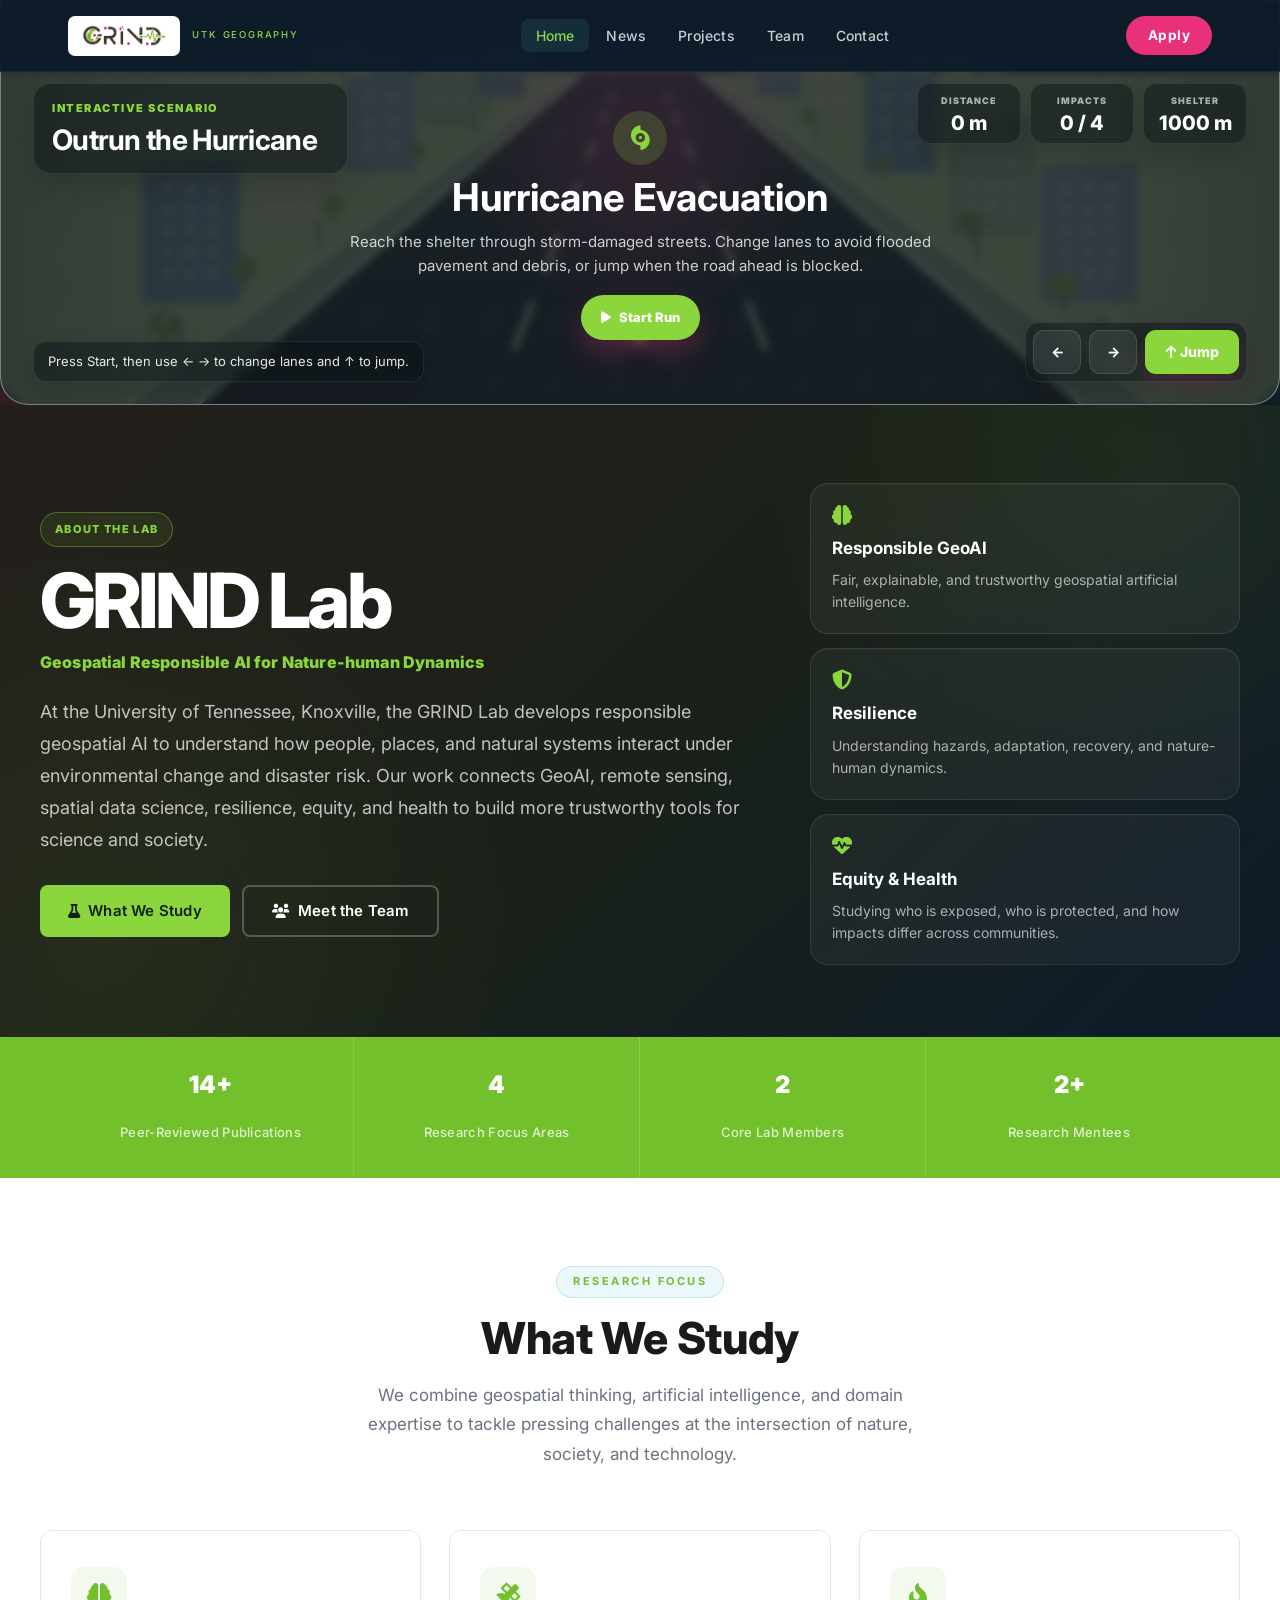
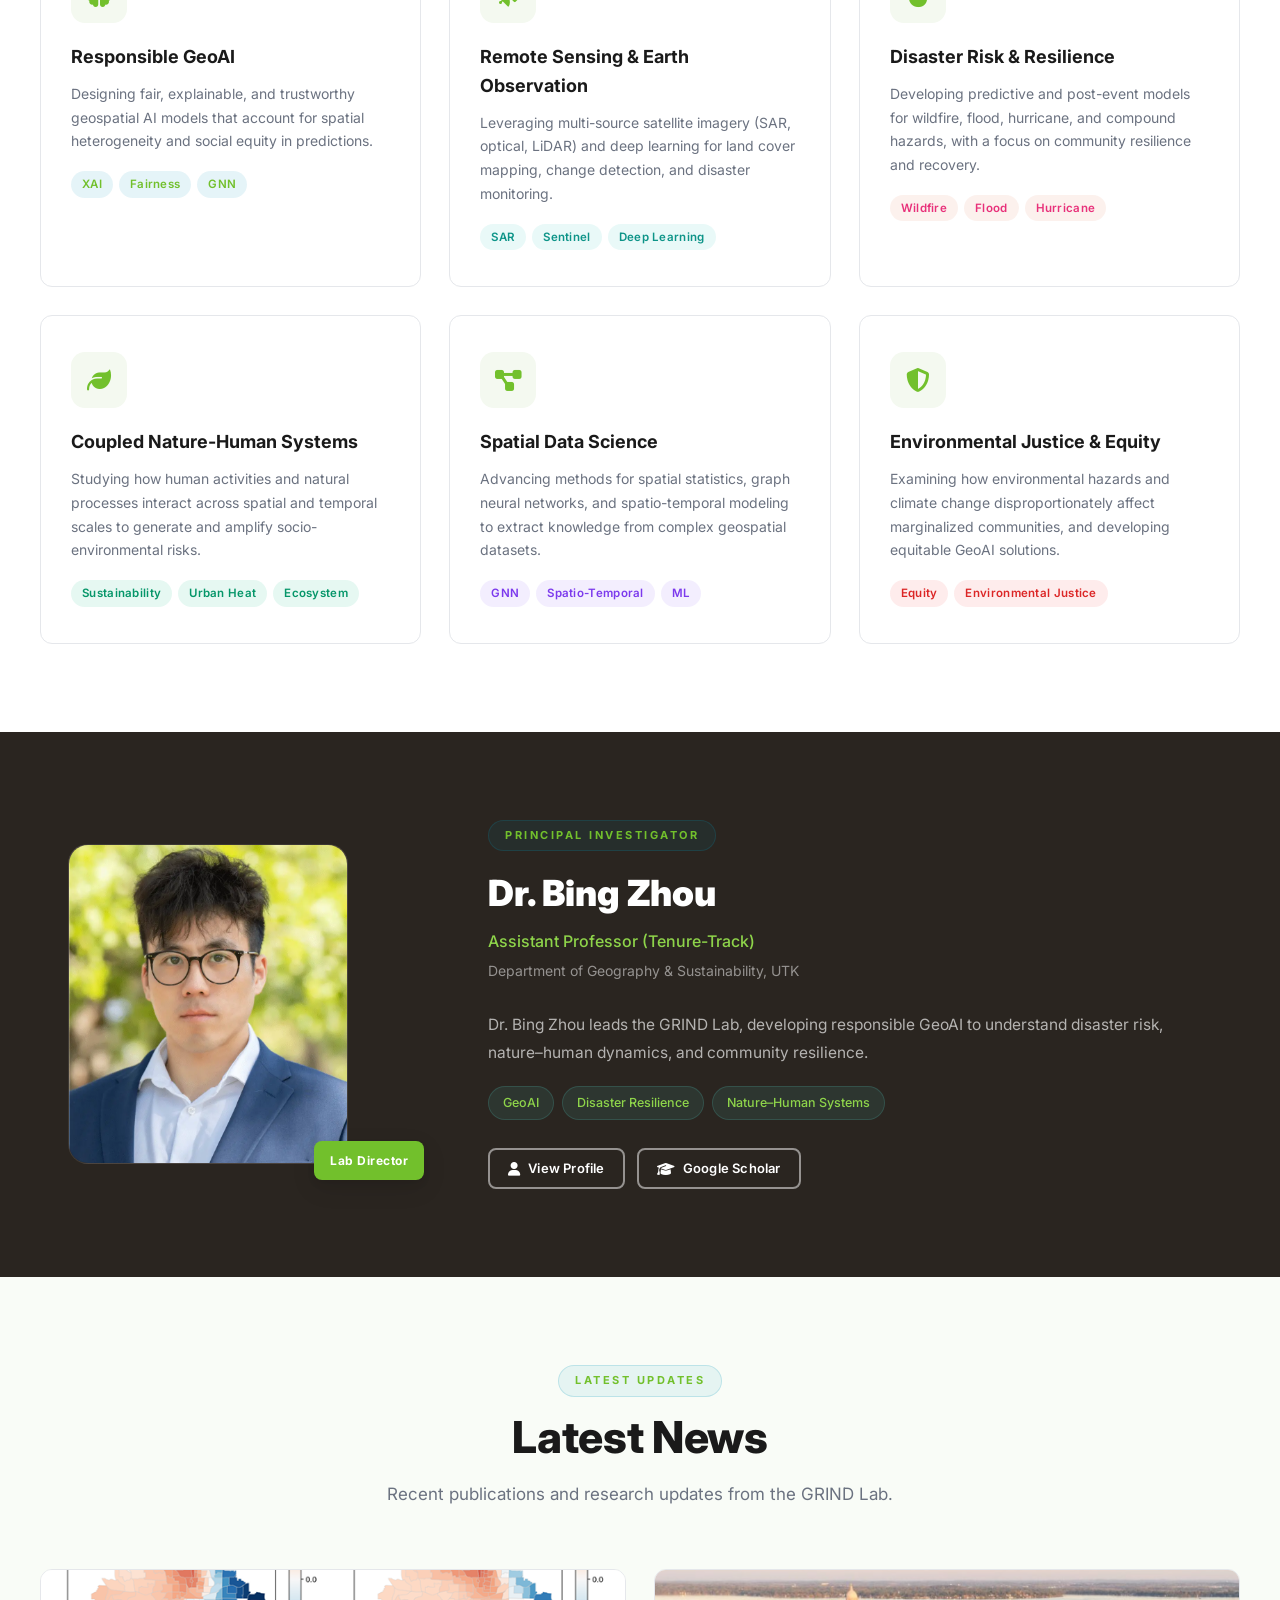
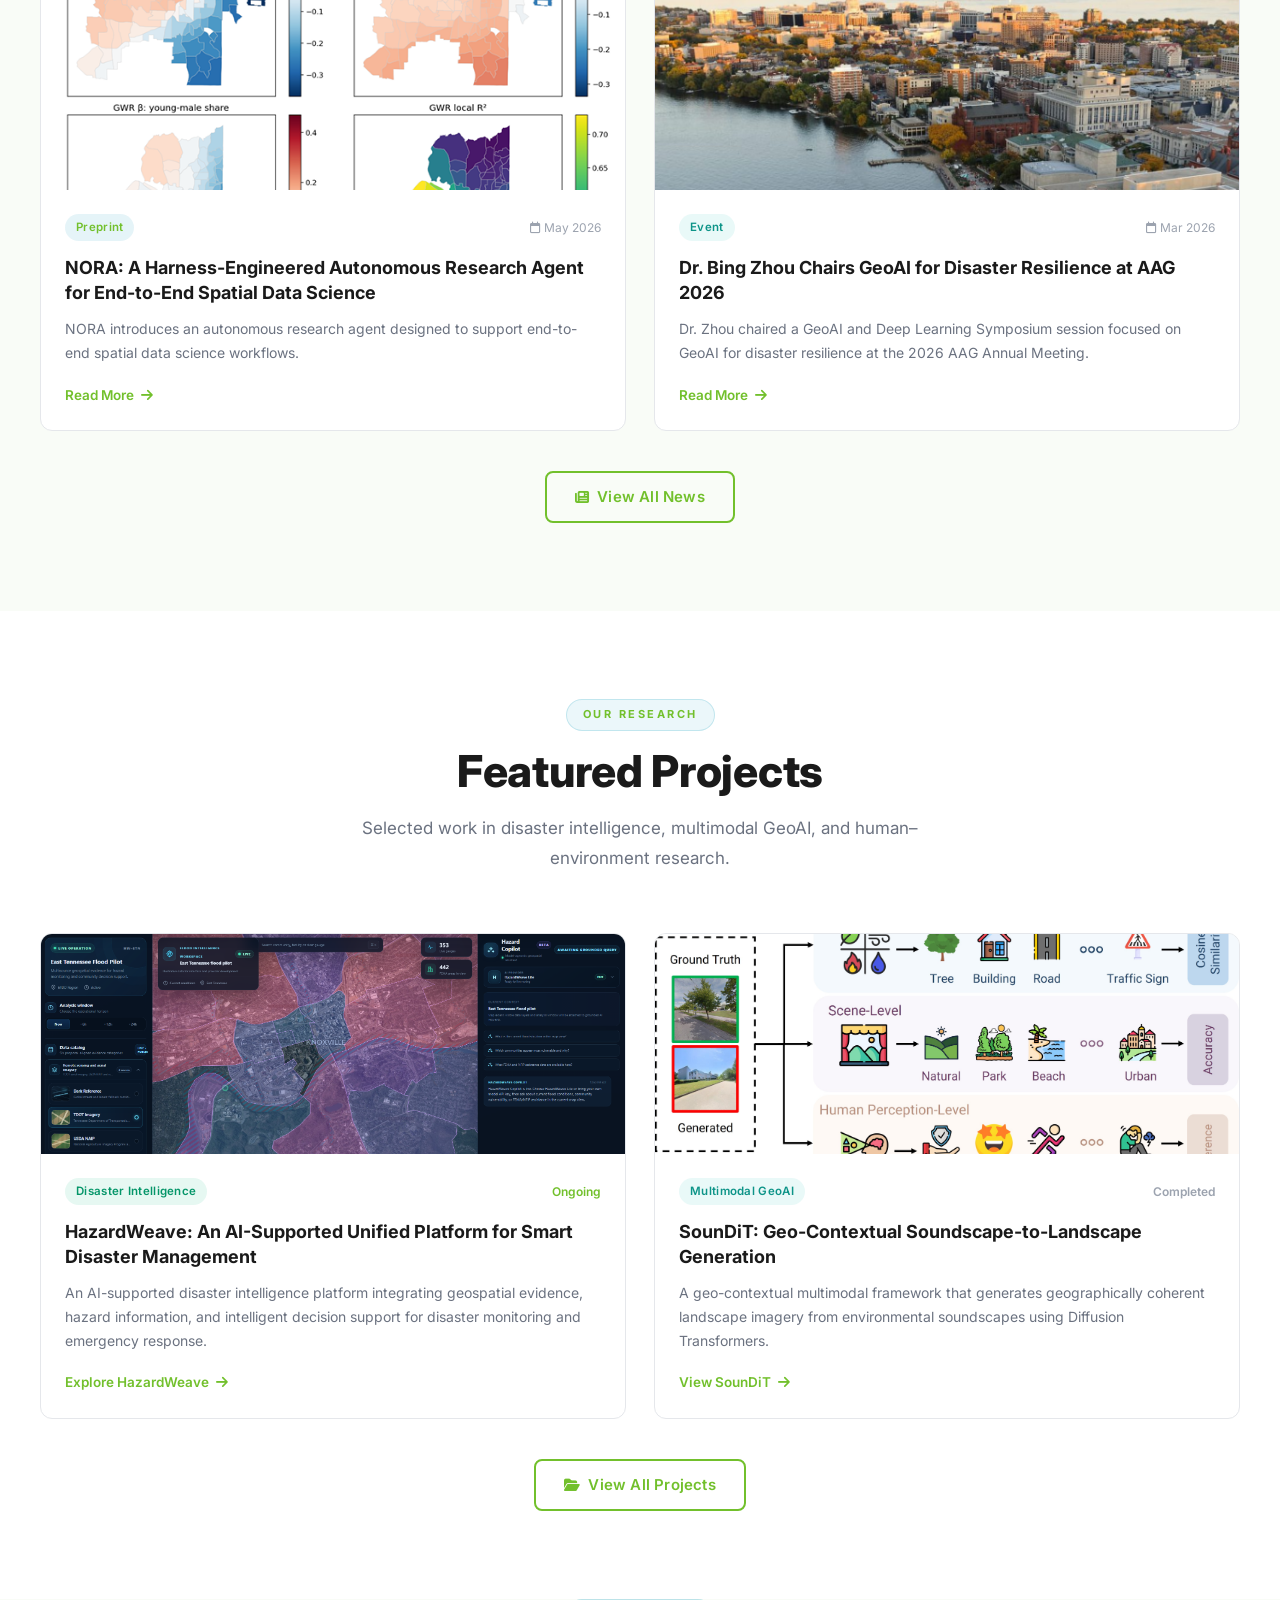
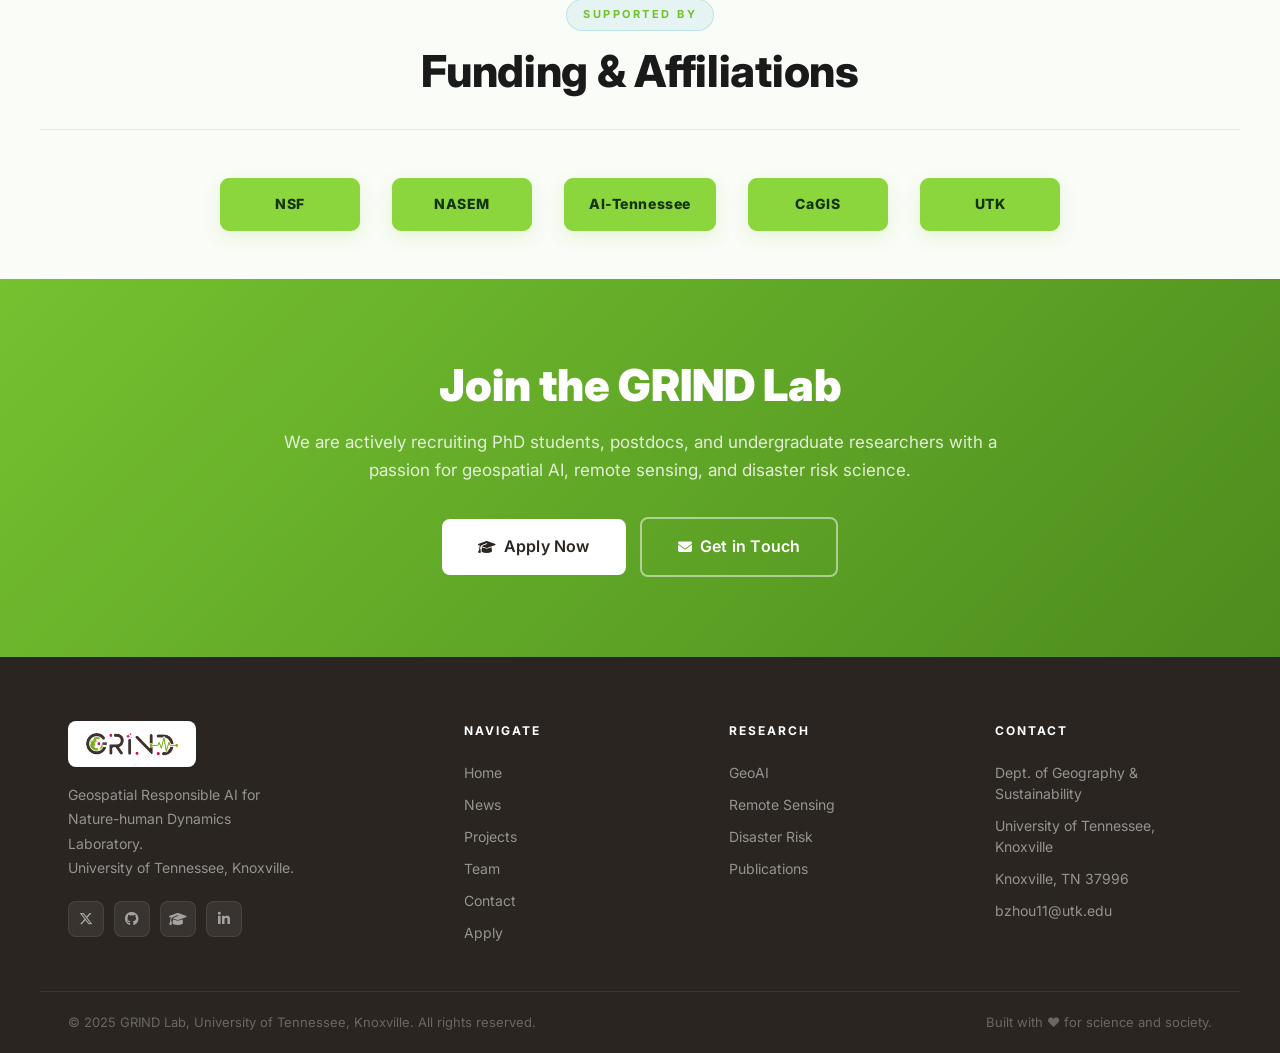
==== commit 6ca39dcc: "Update homepage statistics" ====
--- a/index.html
+++ b/index.html
@@ -182,22 +182,35 @@
 ═══════════════════════════════════════ -->
   <section class="stats-banner">
     <div class="stats-inner">
+
       <div class="stat-item fade-in" data-delay="100">
-        <div class="stat-num"><span data-count="20" data-suffix="+">20+</span></div>
+        <div class="stat-num">
+          <span data-count="20" data-suffix="+">20+</span>
+        </div>
         <div class="stat-label">Peer-Reviewed Publications</div>
       </div>
+
       <div class="stat-item fade-in" data-delay="200">
-        <div class="stat-num"><span data-count="6">6</span></div>
-        <div class="stat-label">Active Research Projects</div>
-      </div>
+        <div class="stat-num">
+          <span data-count="6">6</span>
+        </div>
+        <div class="stat-label">Research Focus Areas</div>
+      </div>
+
       <div class="stat-item fade-in" data-delay="300">
-        <div class="stat-num"><span data-count="8" data-suffix="+">8+</span></div>
-        <div class="stat-label">Lab Members</div>
-      </div>
+        <div class="stat-num">
+          <span data-count="3">3</span>
+        </div>
+        <div class="stat-label">Core Lab Members</div>
+      </div>
+
       <div class="stat-item fade-in" data-delay="400">
-        <div class="stat-num"><span data-count="3" data-suffix="+">3+</span></div>
-        <div class="stat-label">External Collaborations</div>
-      </div>
+        <div class="stat-num">
+          <span data-count="3+" data-suffix="+">3+</span>
+        </div>
+        <div class="stat-label">Research Mentees</div>
+      </div>
+
     </div>
   </section>
 
@@ -379,8 +392,7 @@
 
           <div class="home-preview-image">
             <a href="https://arxiv.org/pdf/2605.02092" target="_blank" rel="noopener noreferrer">
-              <img src="assets/images/news/NORA.png"
-                alt="NORA autonomous research agent for spatial data science">
+              <img src="assets/images/news/NORA.png" alt="NORA autonomous research agent for spatial data science">
             </a>
           </div>
 
@@ -418,8 +430,7 @@
 
           <div class="home-preview-image">
             <a href="https://geography.wisc.edu/geods/archives/4331" target="_blank" rel="noopener noreferrer">
-              <img src="assets/images/projects/AAG2026.png"
-                alt="AAG 2026 GeoAI and Deep Learning Symposium">
+              <img src="assets/images/projects/AAG2026.png" alt="AAG 2026 GeoAI and Deep Learning Symposium">
             </a>
           </div>
 
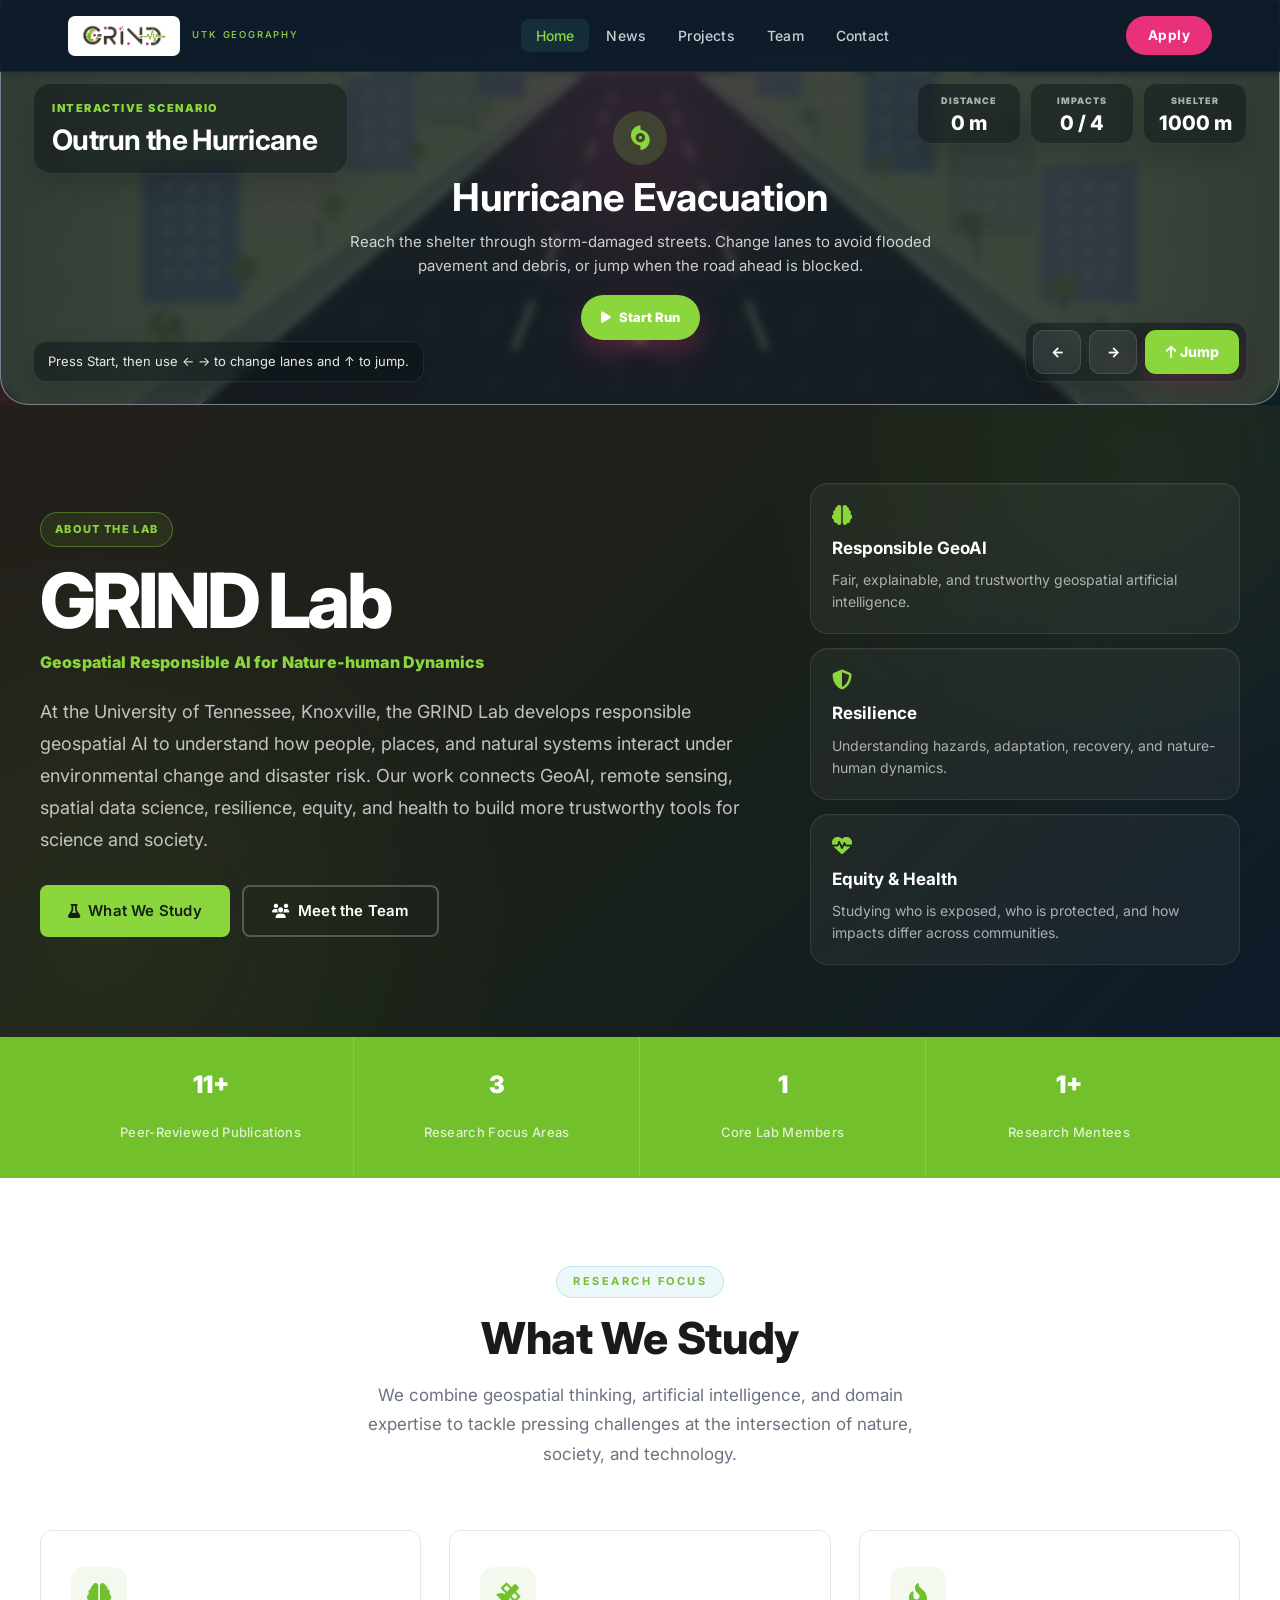
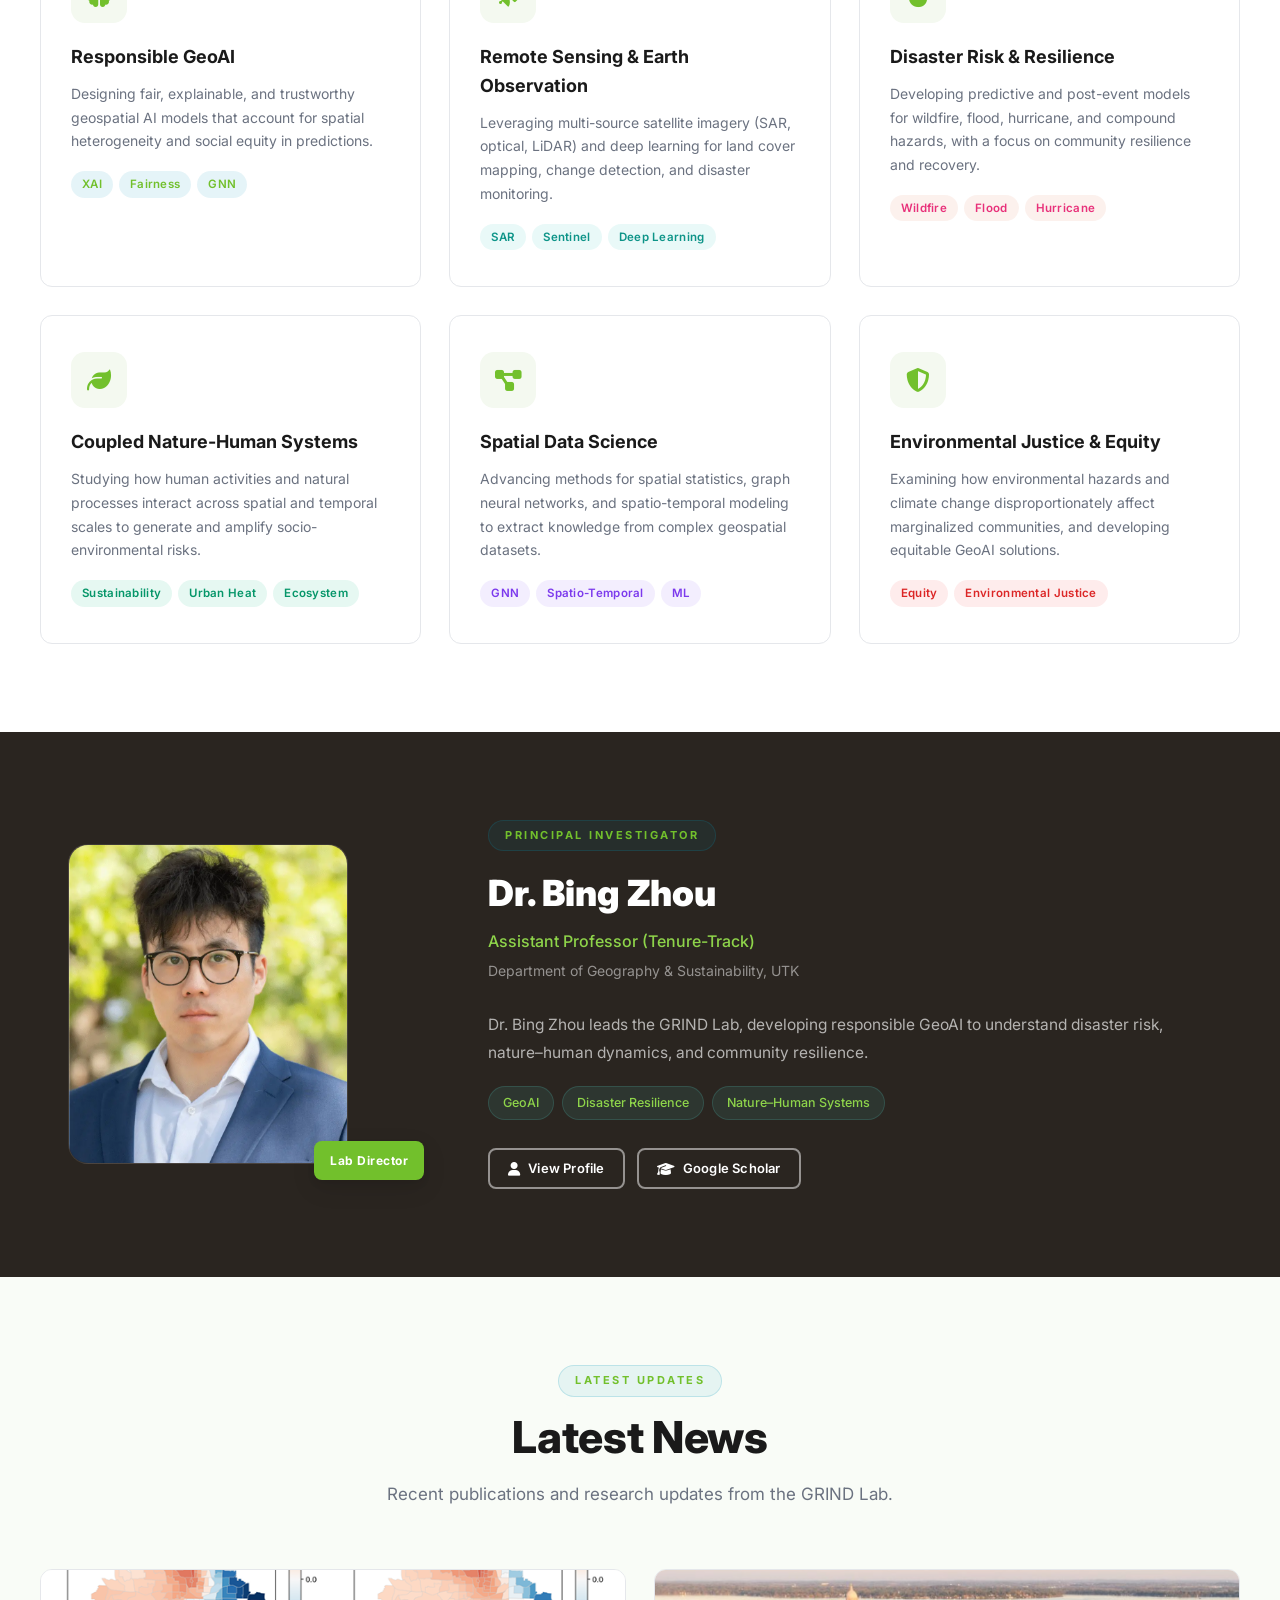
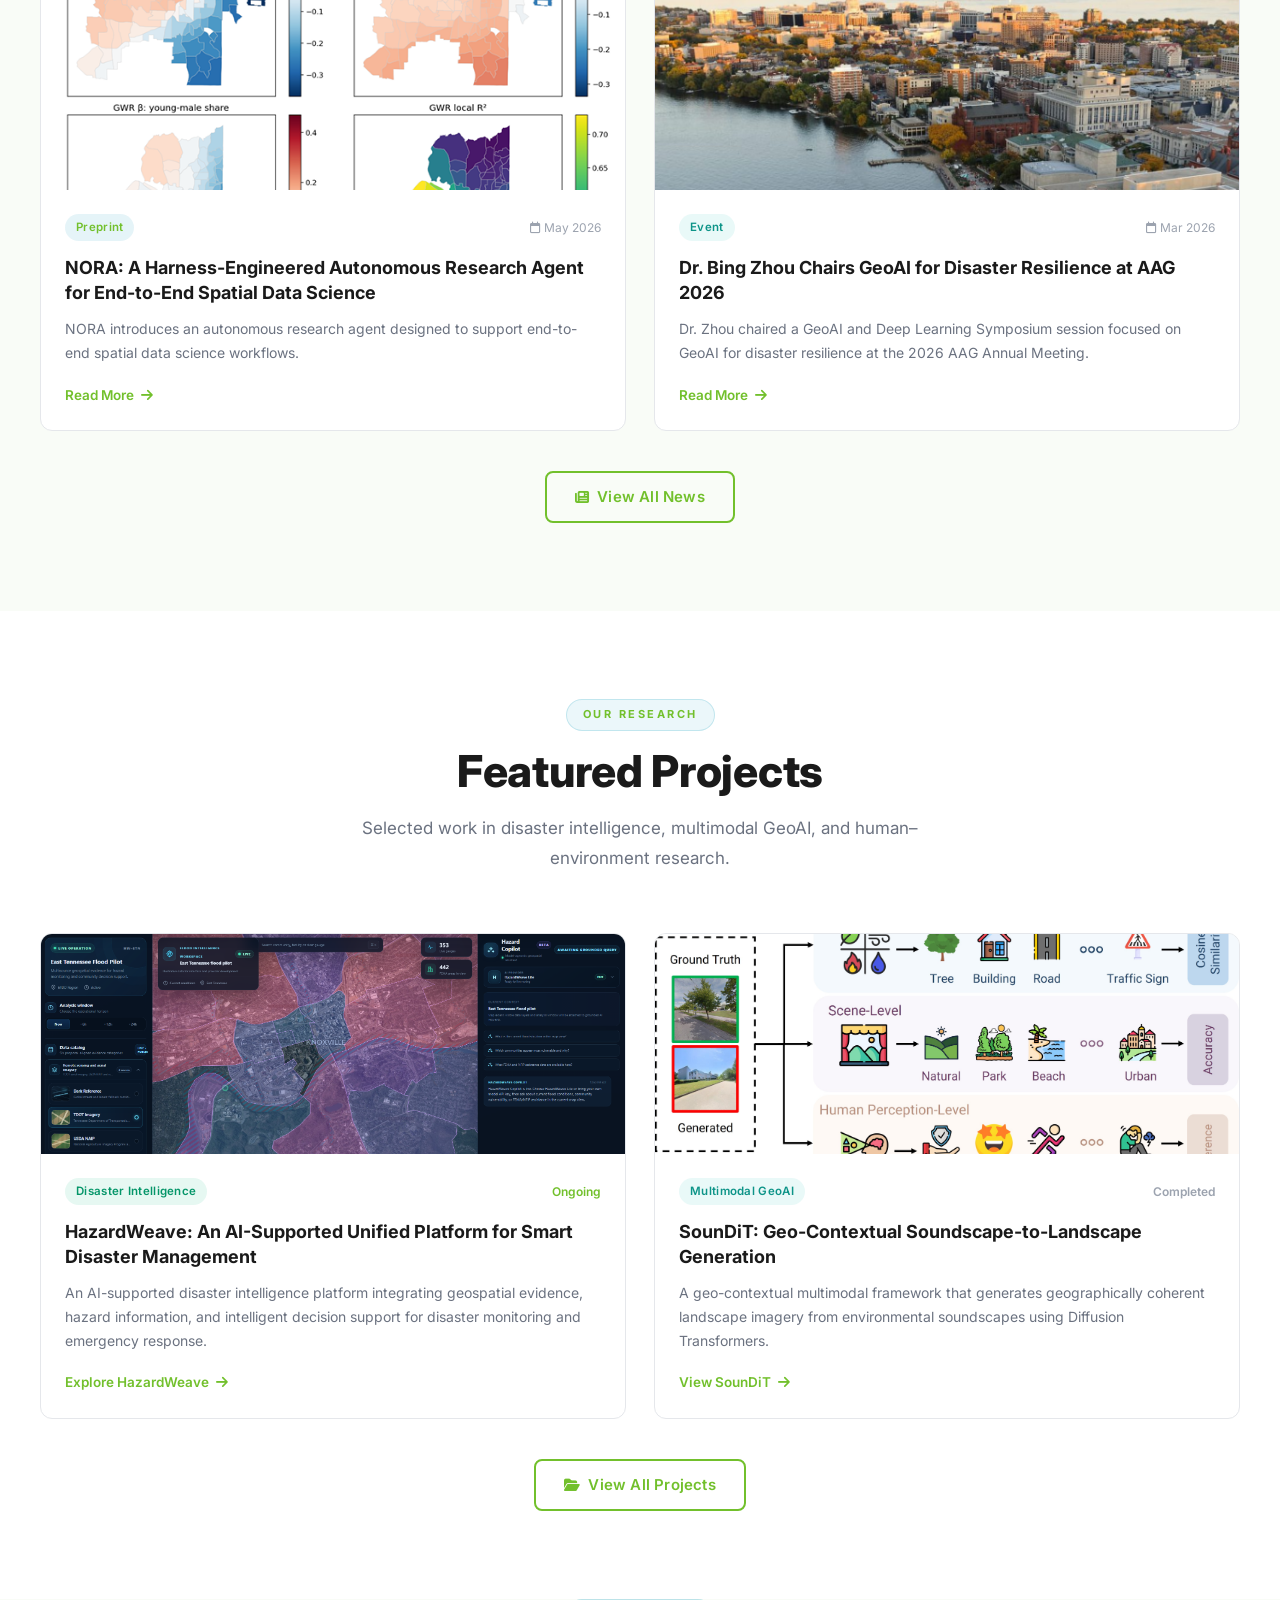
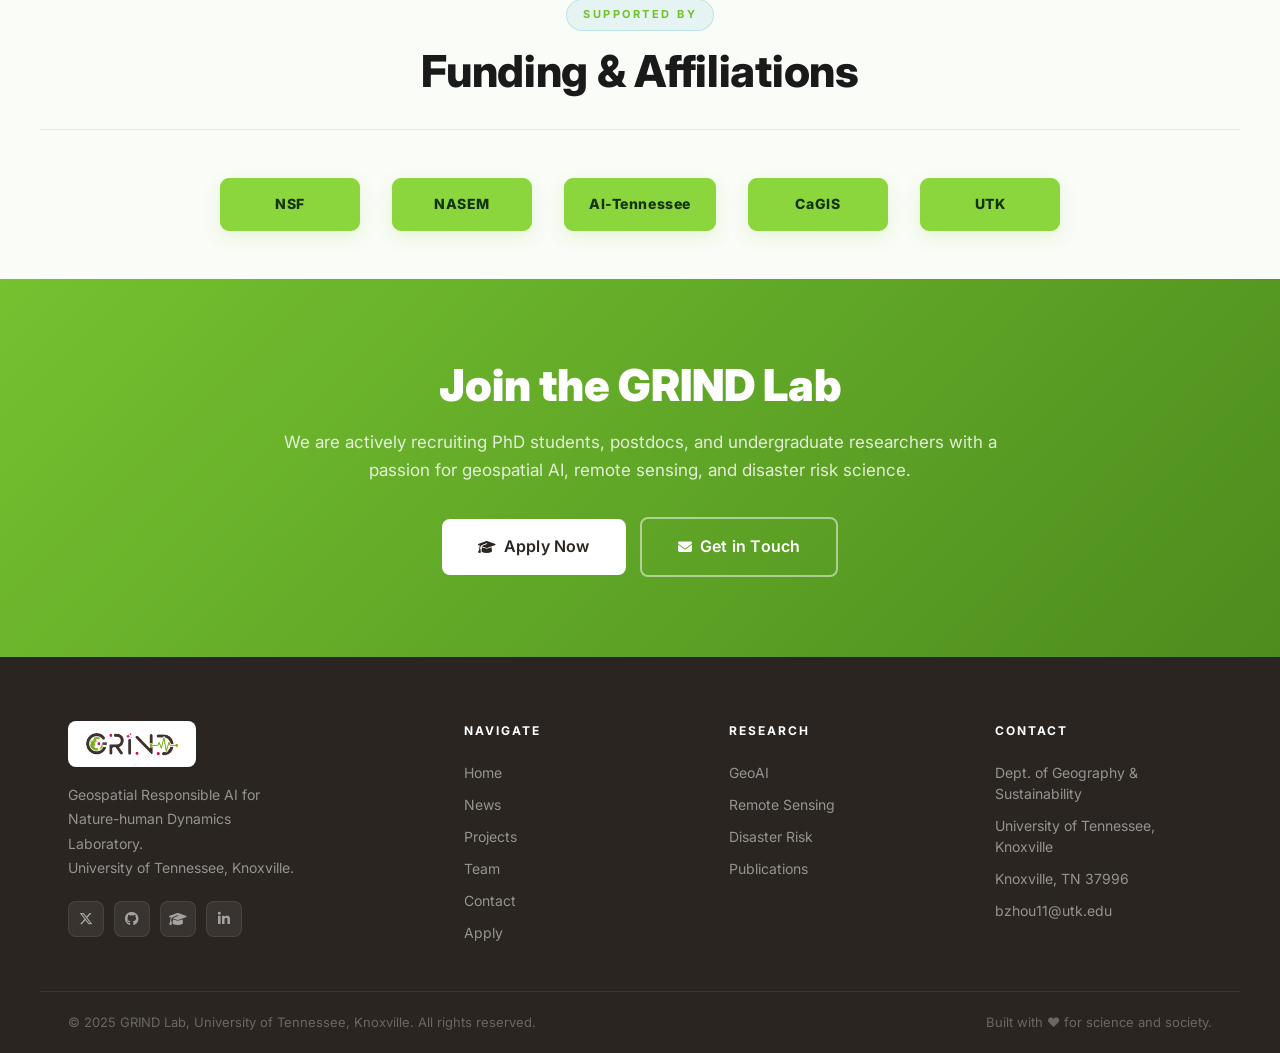
==== commit eb696291: "Update homepage statistics" ====
--- a/index.html
+++ b/index.html
@@ -206,7 +206,7 @@
 
       <div class="stat-item fade-in" data-delay="400">
         <div class="stat-num">
-          <span data-count="3+" data-suffix="+">3+</span>
+          <span data-count="3" data-suffix="+">3+</span>
         </div>
         <div class="stat-label">Research Mentees</div>
       </div>
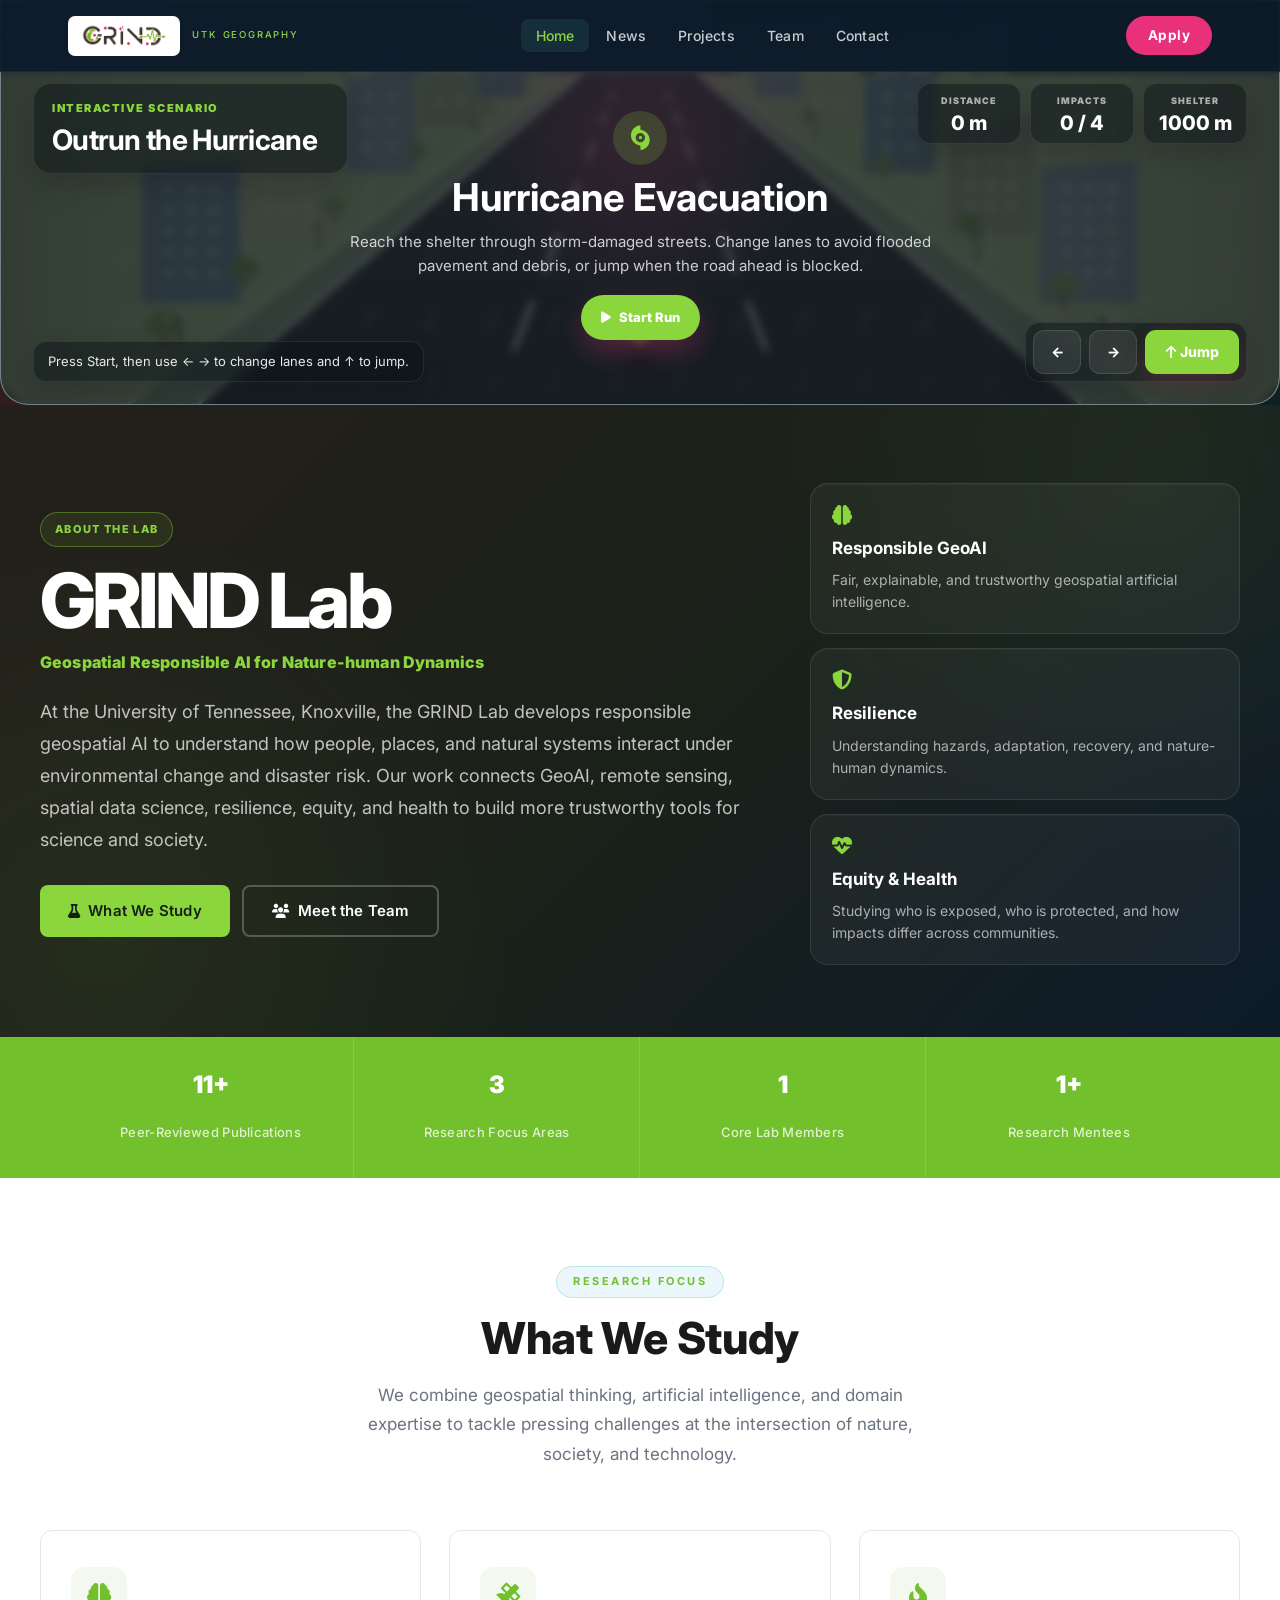
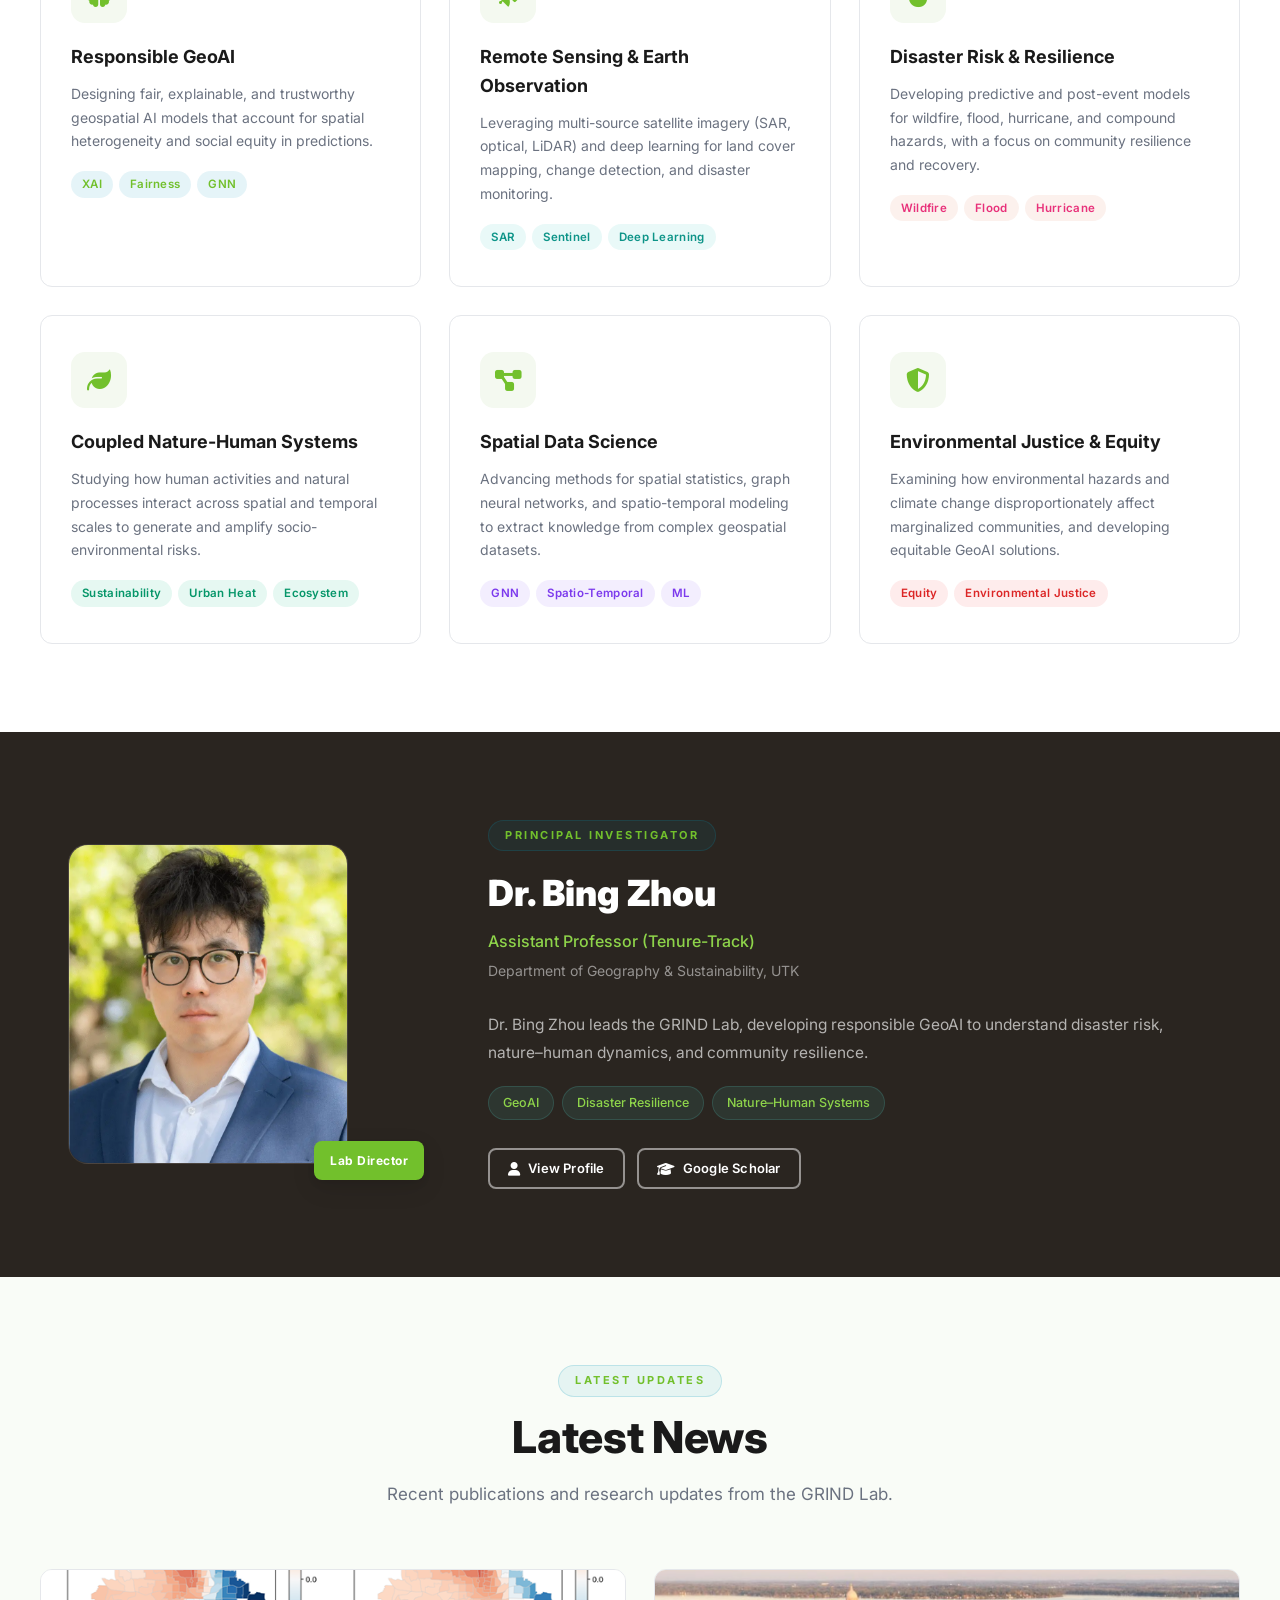
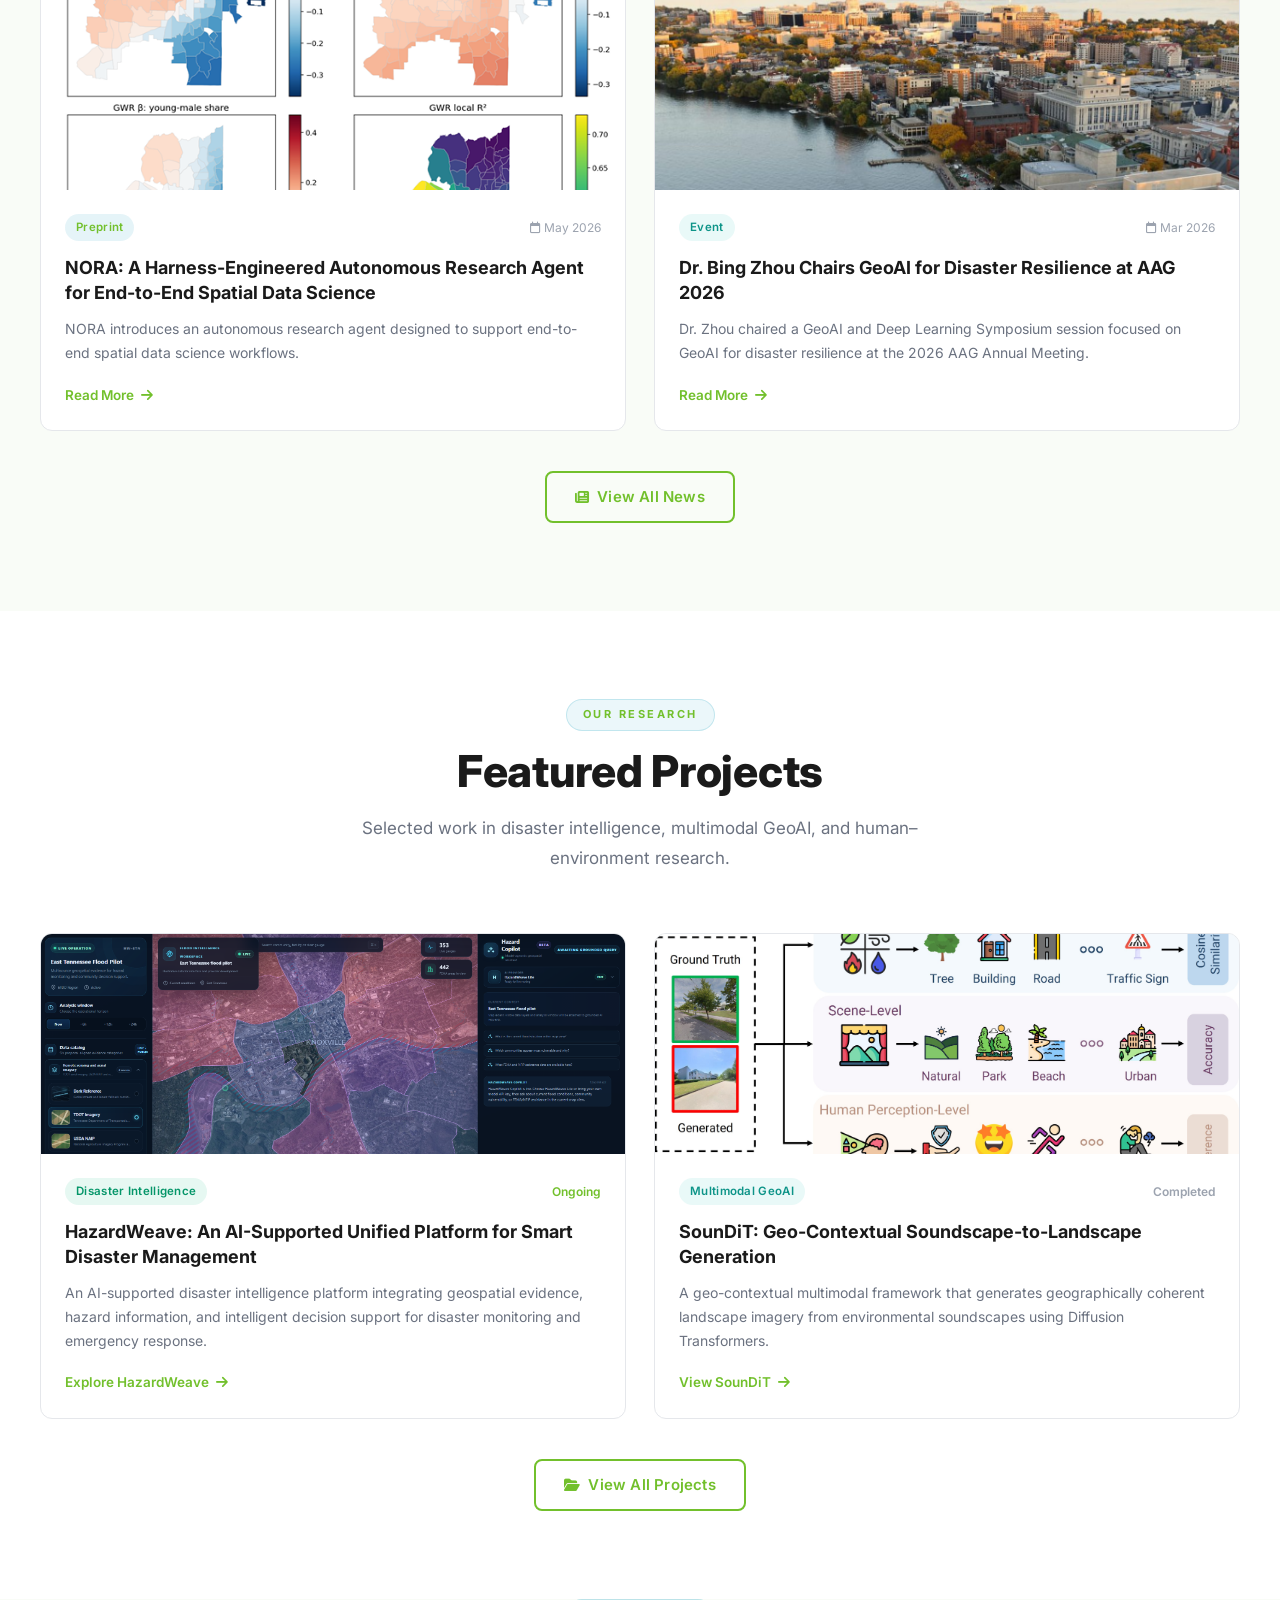
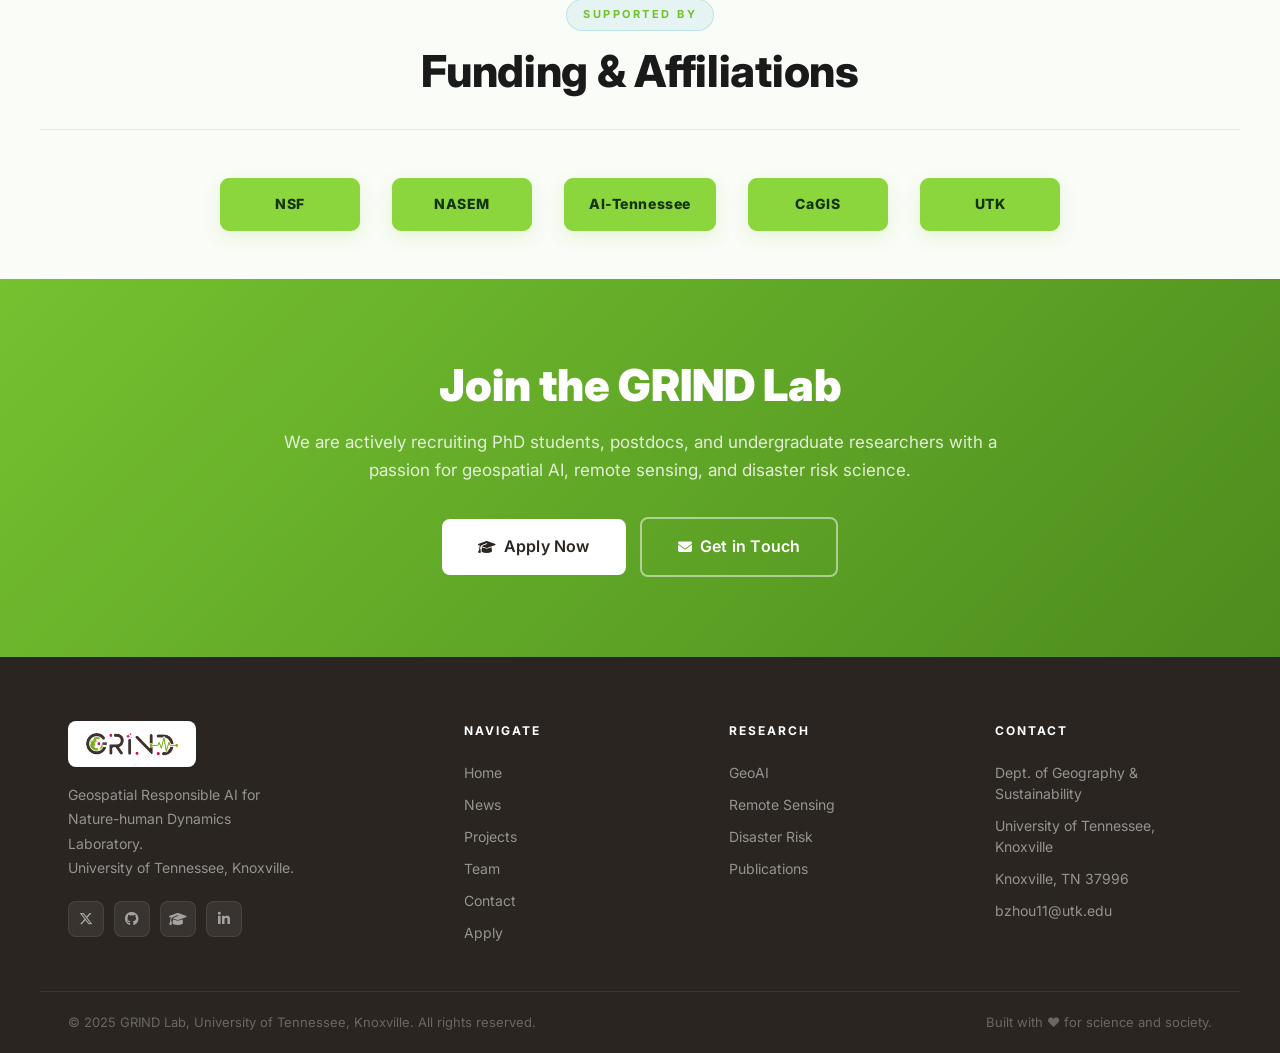
==== commit ad7be248: "Fix data-count attribute for Research Mentees" ====
--- a/index.html
+++ b/index.html
@@ -784,4 +784,4 @@
   <script src="assets/js/particles.js"></script>
 </body>
 
-</html>+</html>
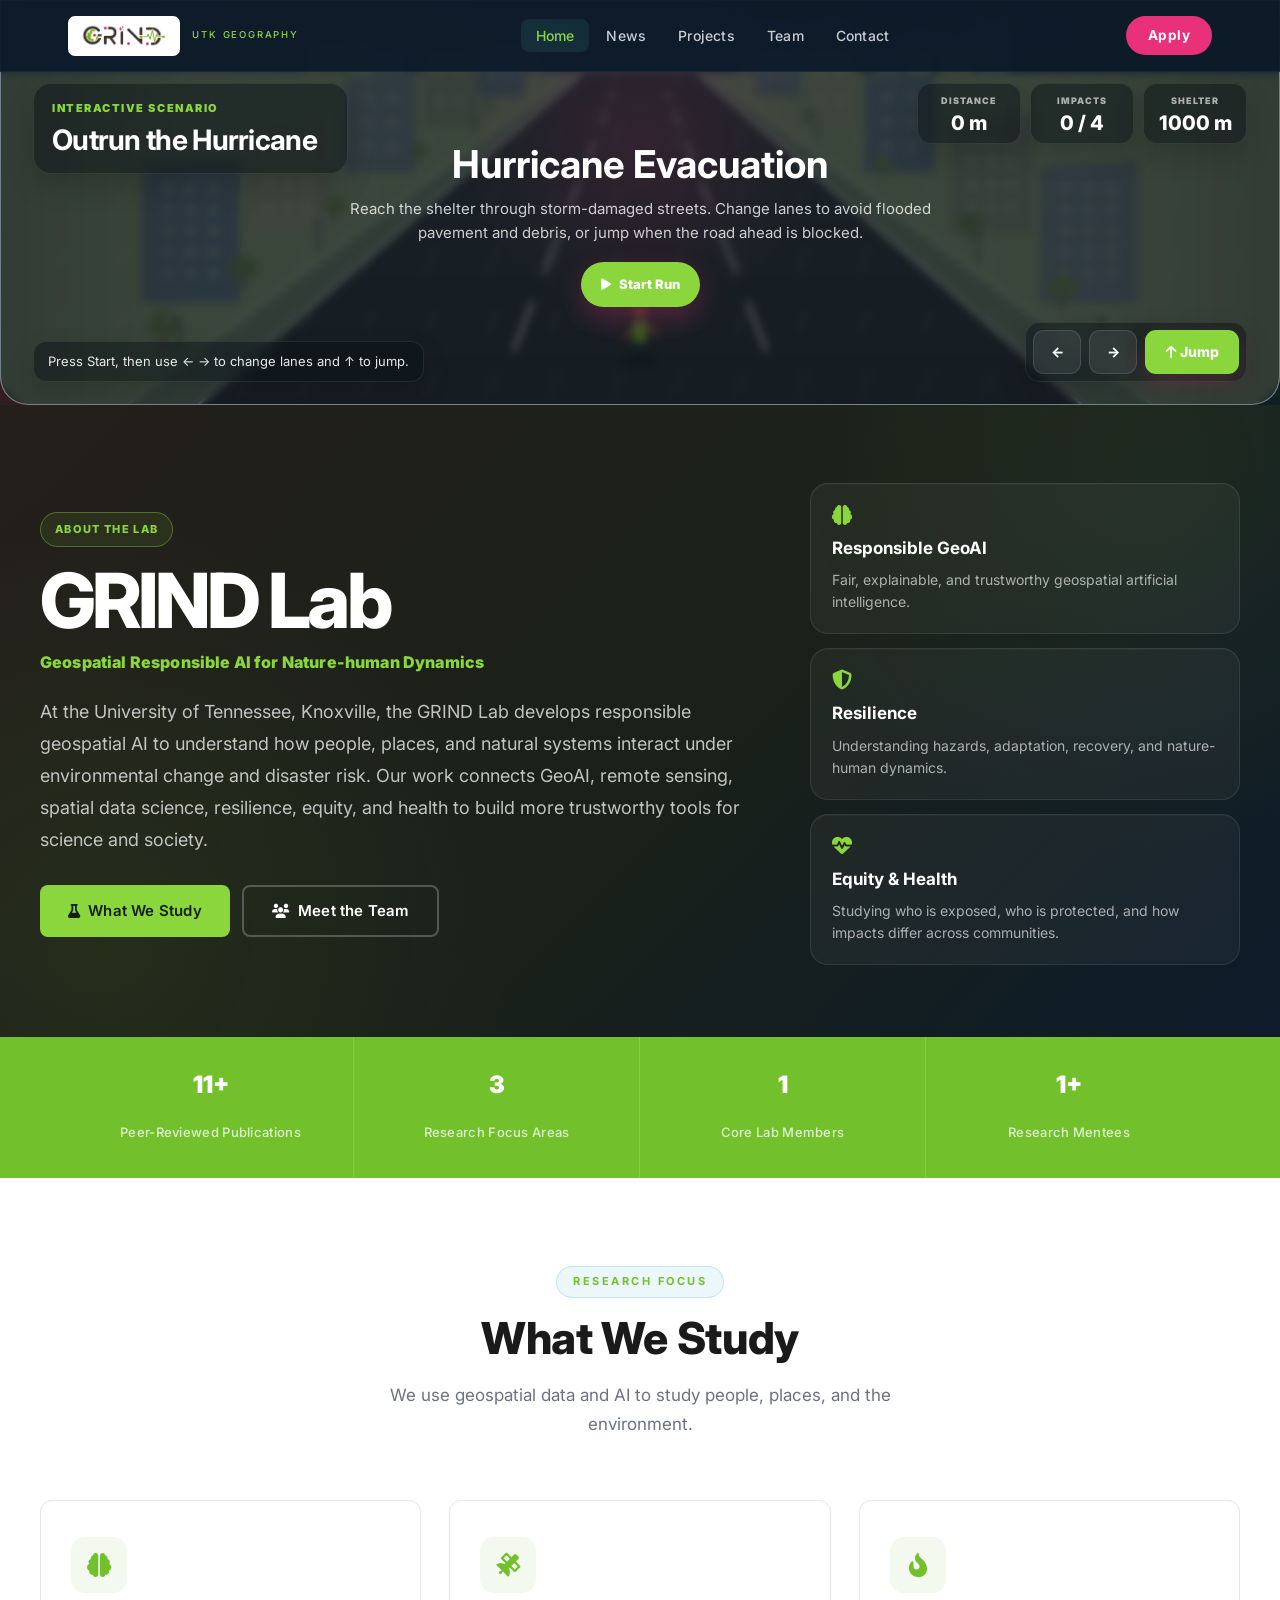
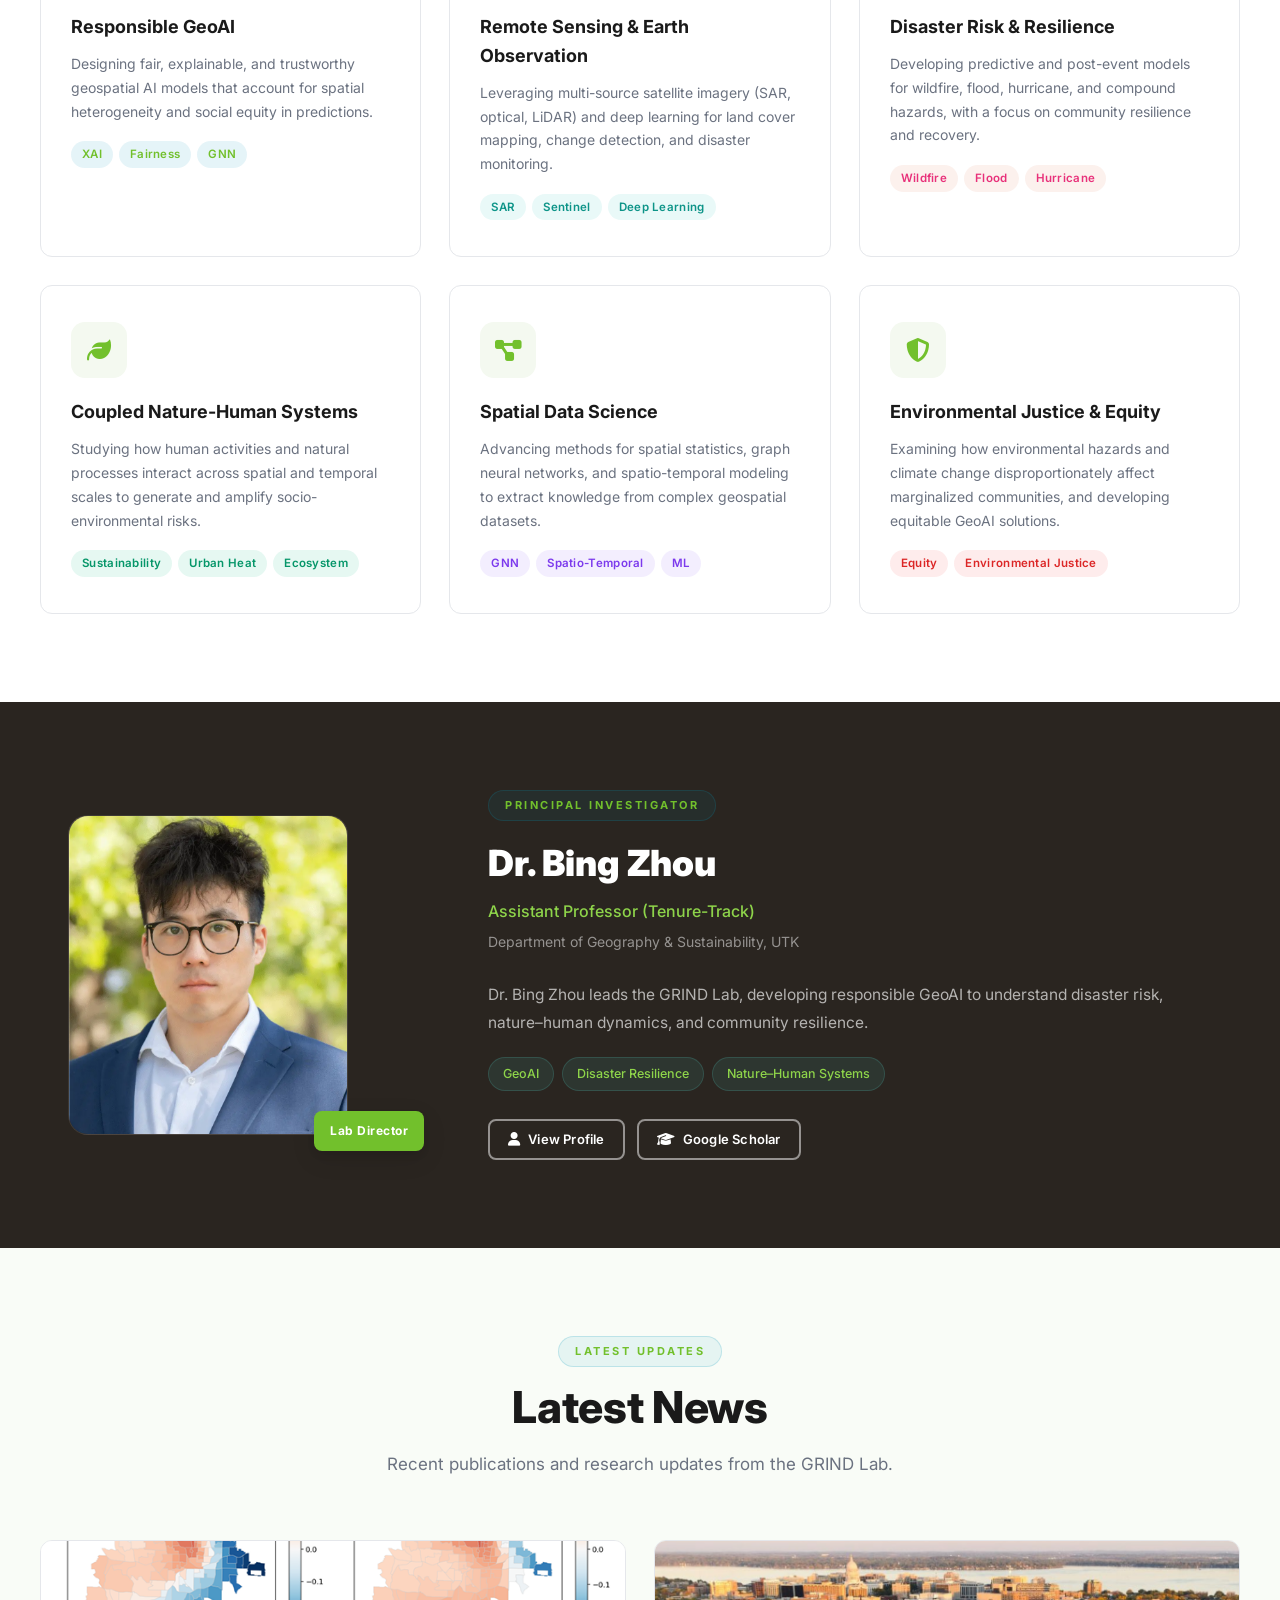
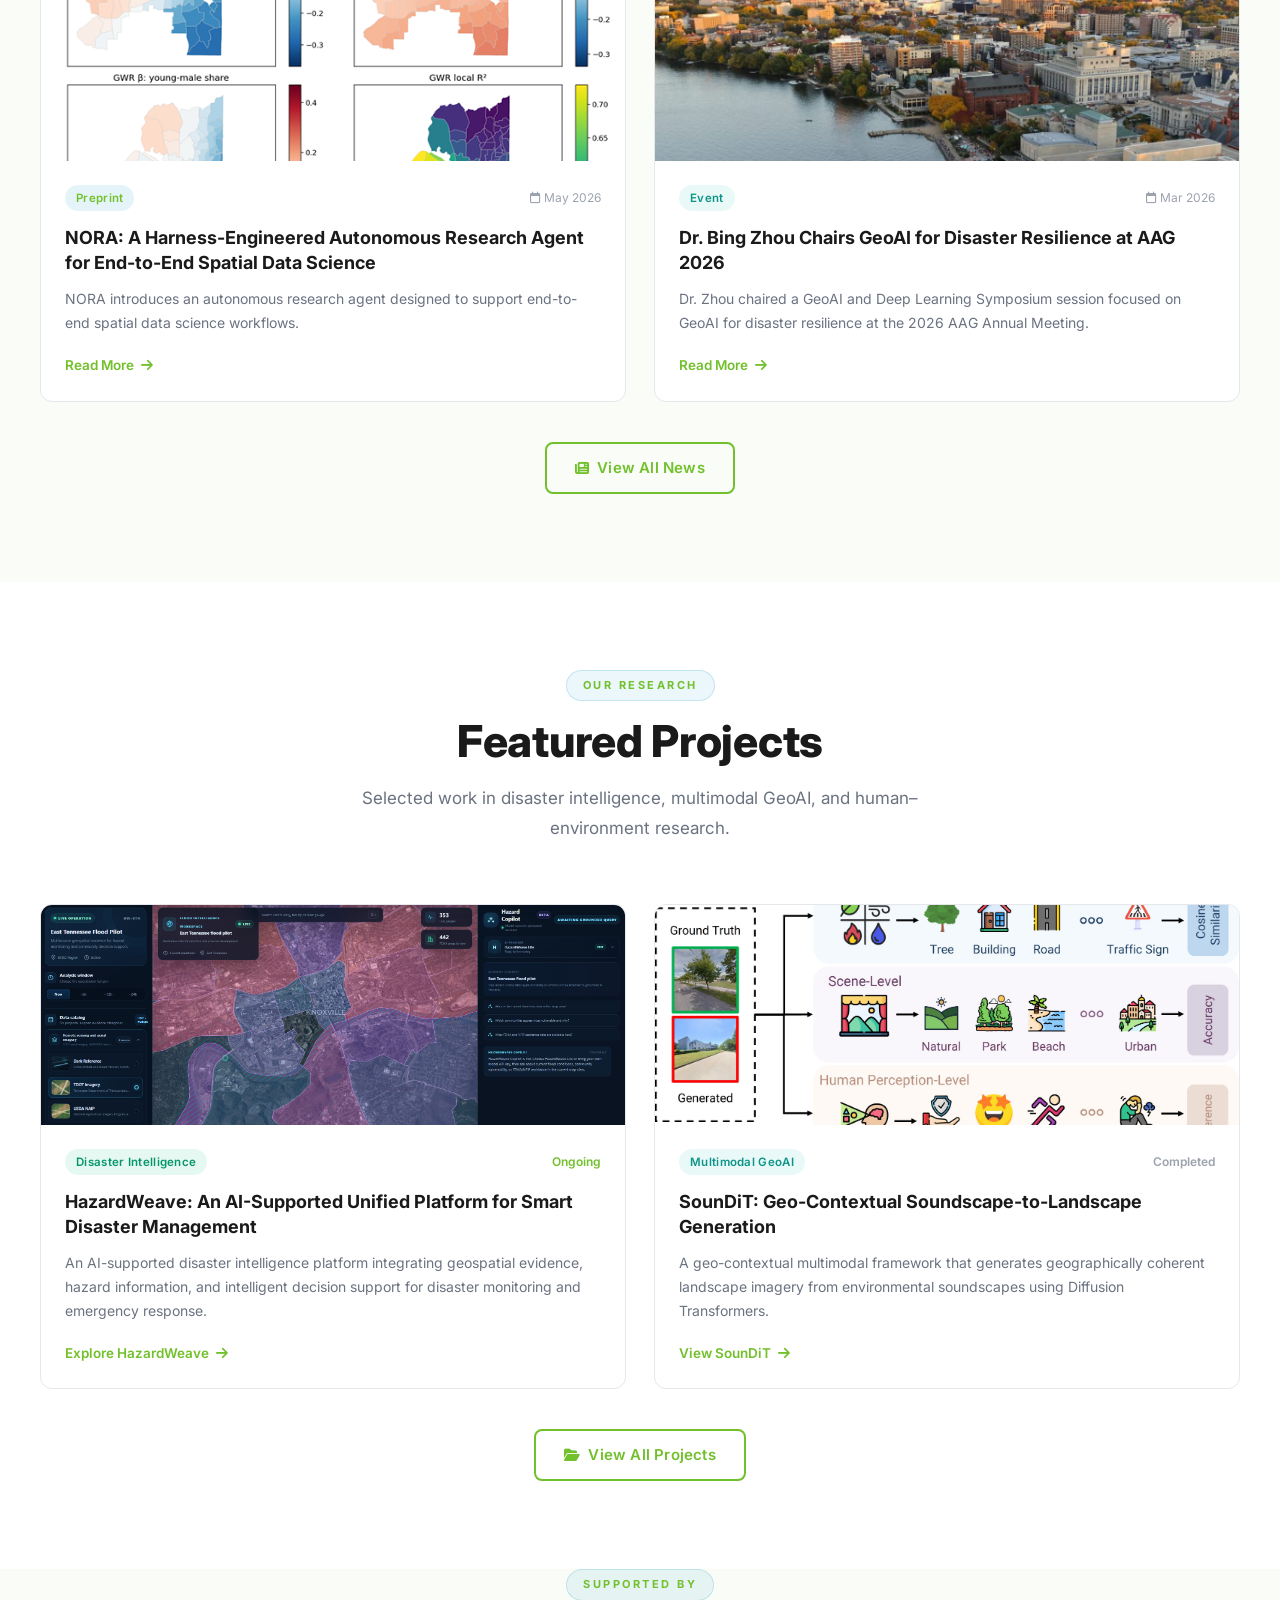
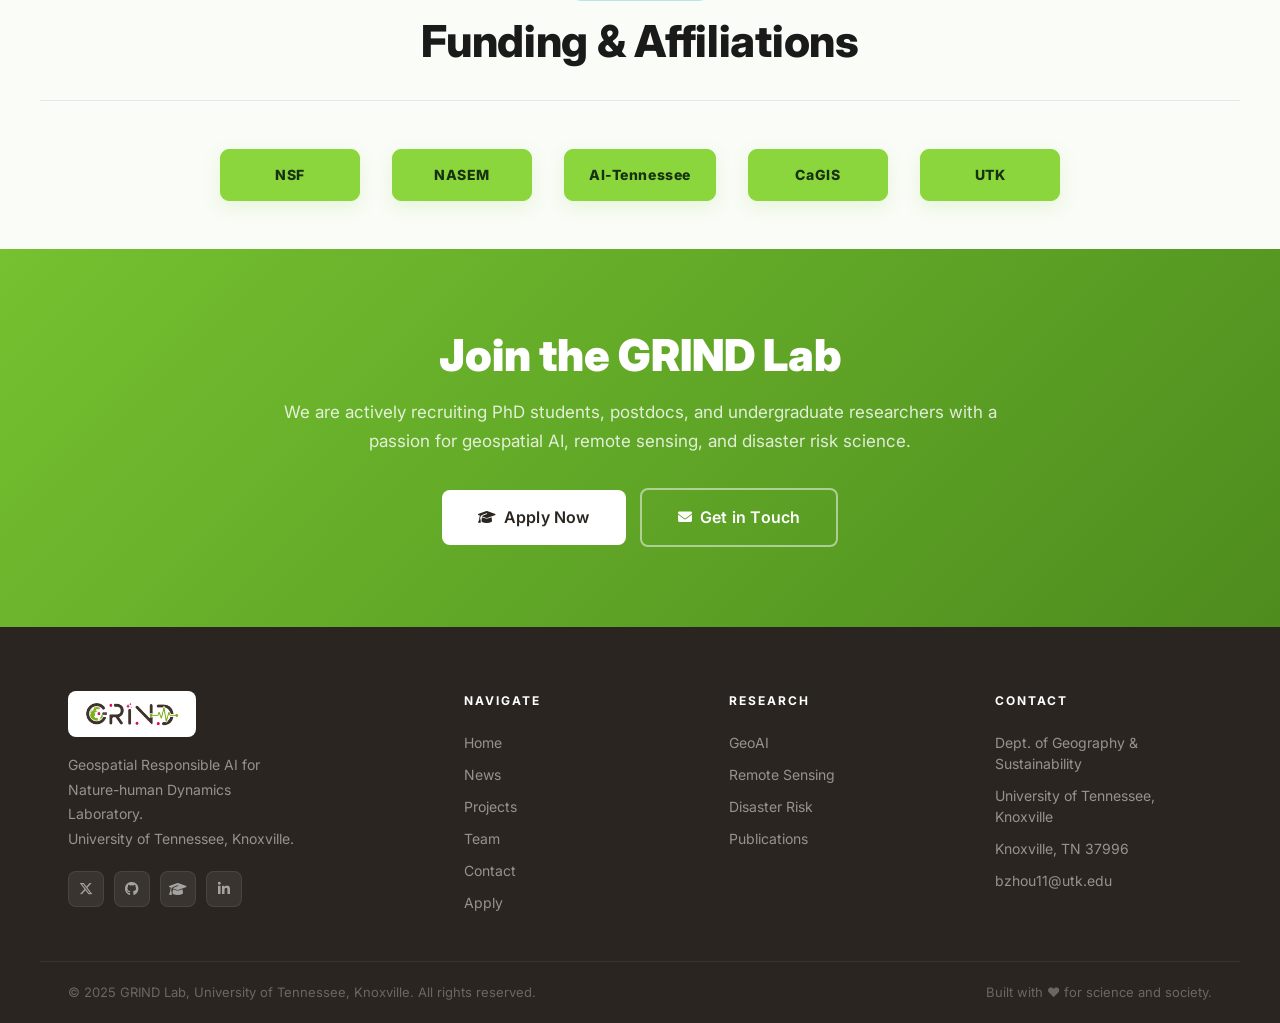
==== commit 98caba3b: "Refine homepage and mobile layout" ====
--- a/index.html
+++ b/index.html
@@ -75,15 +75,17 @@
           <canvas id="disaster-runner" aria-label="Interactive hurricane evacuation runner game"></canvas>
 
           <div class="runner-start-screen" id="runner-start-screen">
-            <i class="fas fa-hurricane" aria-hidden="true"></i>
+
             <h3>Hurricane Evacuation</h3>
+
             <p>
-              Reach the shelter through storm-damaged streets. Change lanes to avoid
-              flooded pavement and debris, or jump when the road ahead is blocked.
+              Reach the shelter. Use ← → to change lanes and ↑ to jump.
             </p>
+
             <button id="runner-start-btn" type="button">
               <i class="fas fa-play" aria-hidden="true"></i> Start Run
             </button>
+
           </div>
         </div>
 
@@ -223,8 +225,7 @@
         <div class="section-tag fade-up">Research Focus</div>
         <h2 class="section-title fade-up" data-delay="100">What We Study</h2>
         <p class="section-subtitle fade-up" data-delay="200">
-          We combine geospatial thinking, artificial intelligence, and domain expertise
-          to tackle pressing challenges at the intersection of nature, society, and technology.
+          We use geospatial data and AI to study people, places, and the environment.
         </p>
       </div>
 
@@ -784,4 +785,4 @@
   <script src="assets/js/particles.js"></script>
 </body>
 
-</html>
+</html>
--- a/assets/css/main.css
+++ b/assets/css/main.css
@@ -579,6 +579,50 @@
   .footer-inner { grid-template-columns: 1fr 1fr; padding: 0 20px 40px; }
 }
 @media (max-width: 520px) {
-  .footer-inner { grid-template-columns: 1fr; gap: 32px; }
-  .btn-lg { padding: 13px 28px; font-size: 15px; }
-}
+
+  .footer-inner {
+    grid-template-columns: 1fr;
+    gap: 32px;
+  }
+
+  .btn-lg {
+    padding: 13px 28px;
+    font-size: 15px;
+  }
+
+  /* Mobile navbar spacing */
+  .nav-container {
+    padding-left: 12px;
+    padding-right: 12px;
+    gap: 8px;
+  }
+
+  .nav-brand {
+    gap: 8px;
+    min-width: 0;
+  }
+
+  .nav-logo-img {
+    height: 38px;
+    max-width: 118px;
+    padding: 3px 6px;
+  }
+
+  .nav-logo-sub {
+    font-size: 8px;
+    letter-spacing: 1.25px;
+  }
+
+  .nav-actions {
+    gap: 8px;
+  }
+
+  .btn-apply {
+    padding: 8px 16px;
+    font-size: 12.5px;
+  }
+
+  .hamburger {
+    padding: 4px;
+  }
+}
--- a/assets/css/disaster-runner.css
+++ b/assets/css/disaster-runner.css
@@ -1082,4 +1082,50 @@
   .lab-intro-copy > p {
     font-size: 16px;
   }
+}
+/* =========================================================
+   MOBILE GAME UI FIX
+========================================================= */
+
+@media (max-width: 520px) {
+
+  /* 手机端游戏里不再显示左上角标题卡
+     Start / Result screen 已经有标题，不需要重复 */
+  .game-ui-card {
+    display: none !important;
+  }
+
+  /* Start screen / Result screen 出现时，
+     隐藏 metrics 和方向控制键，避免和 Start / Run Again 重叠 */
+  .game-strip:has(.runner-start-screen:not(.is-hidden)) .game-metrics,
+  .game-strip:has(.runner-start-screen:not(.is-hidden)) .game-control-cluster {
+    opacity: 0 !important;
+    visibility: hidden !important;
+    pointer-events: none !important;
+  }
+
+  /* 游戏真正开始后自动恢复 */
+  .game-metrics,
+  .game-control-cluster {
+    transition: opacity 0.2s ease;
+  }
+
+  /* Result / Start 内容稍微收紧 */
+  .runner-start-screen {
+    padding: 24px 20px !important;
+  }
+
+  .runner-start-screen h3 {
+    font-size: 30px !important;
+  }
+
+  .runner-start-screen p {
+    max-width: 330px;
+    font-size: 14px !important;
+    line-height: 1.55 !important;
+  }
+
+  #runner-start-btn {
+    margin-top: 10px;
+  }
 }
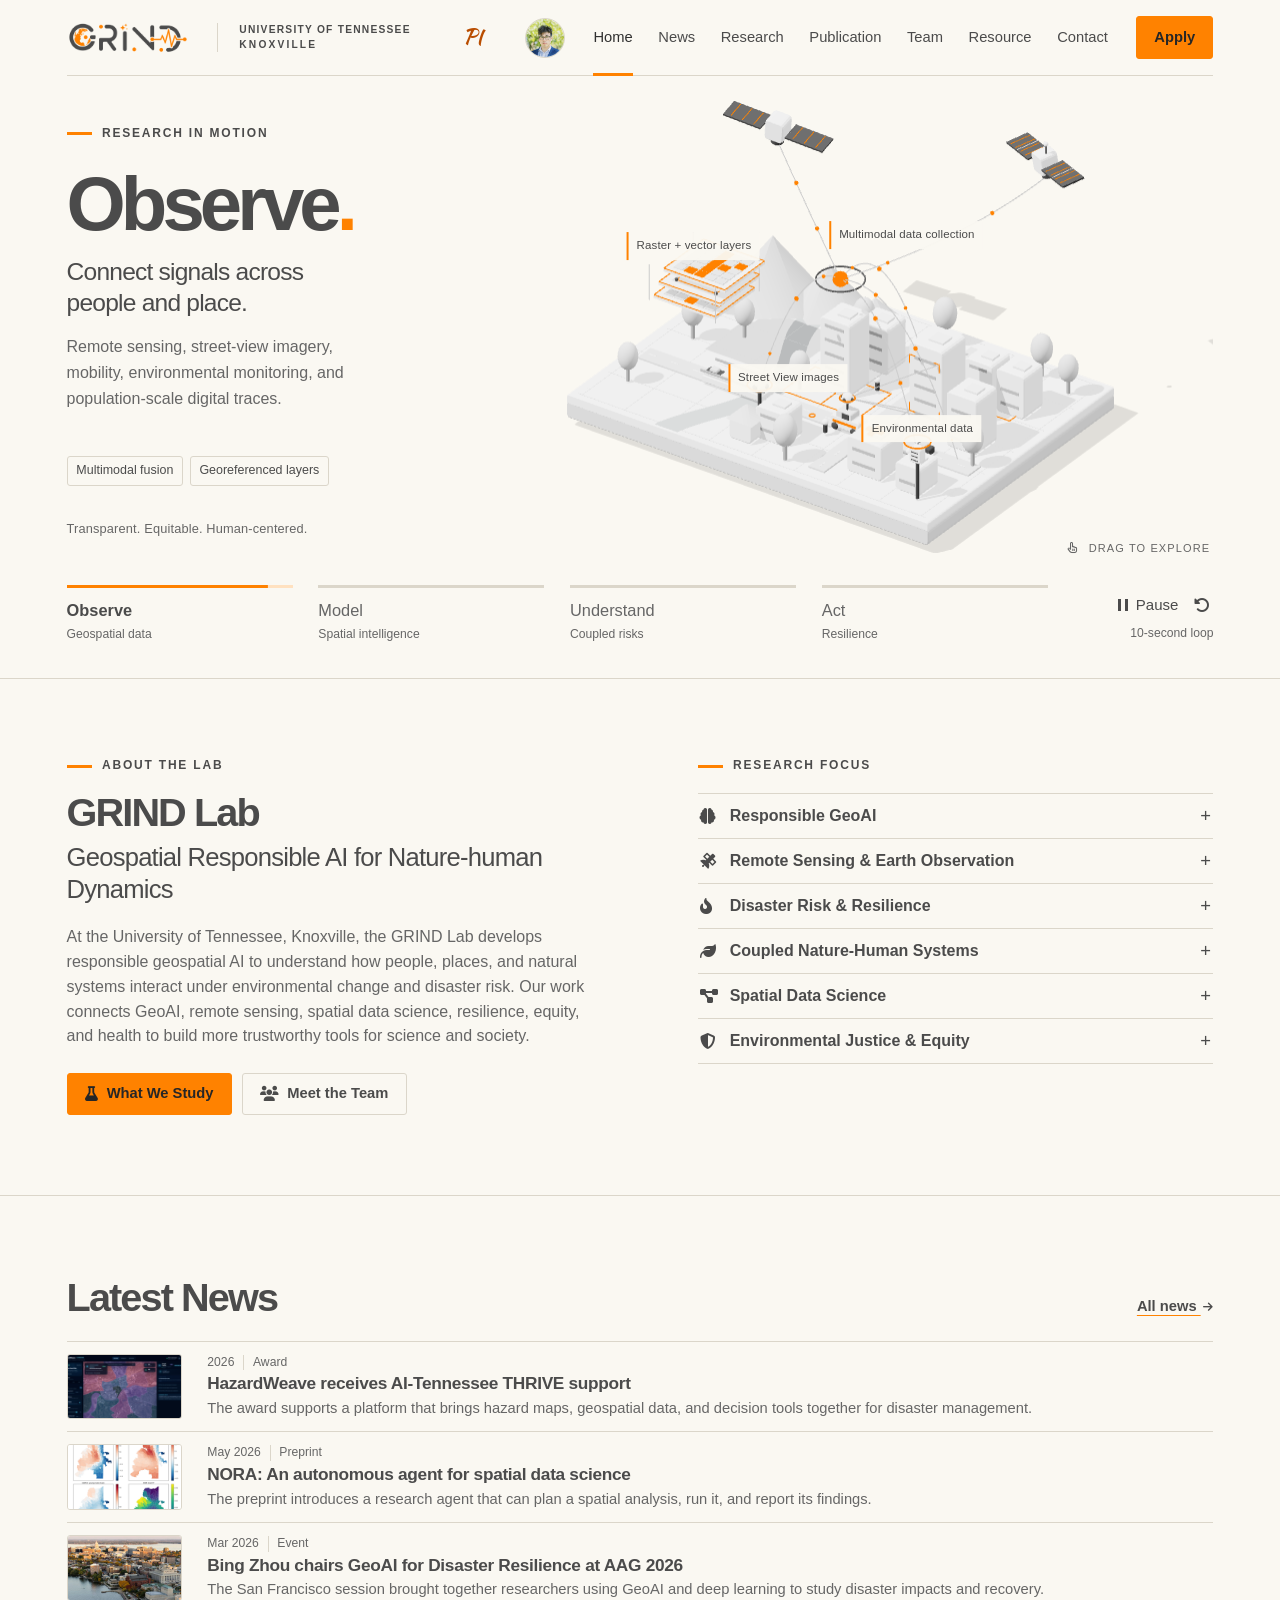
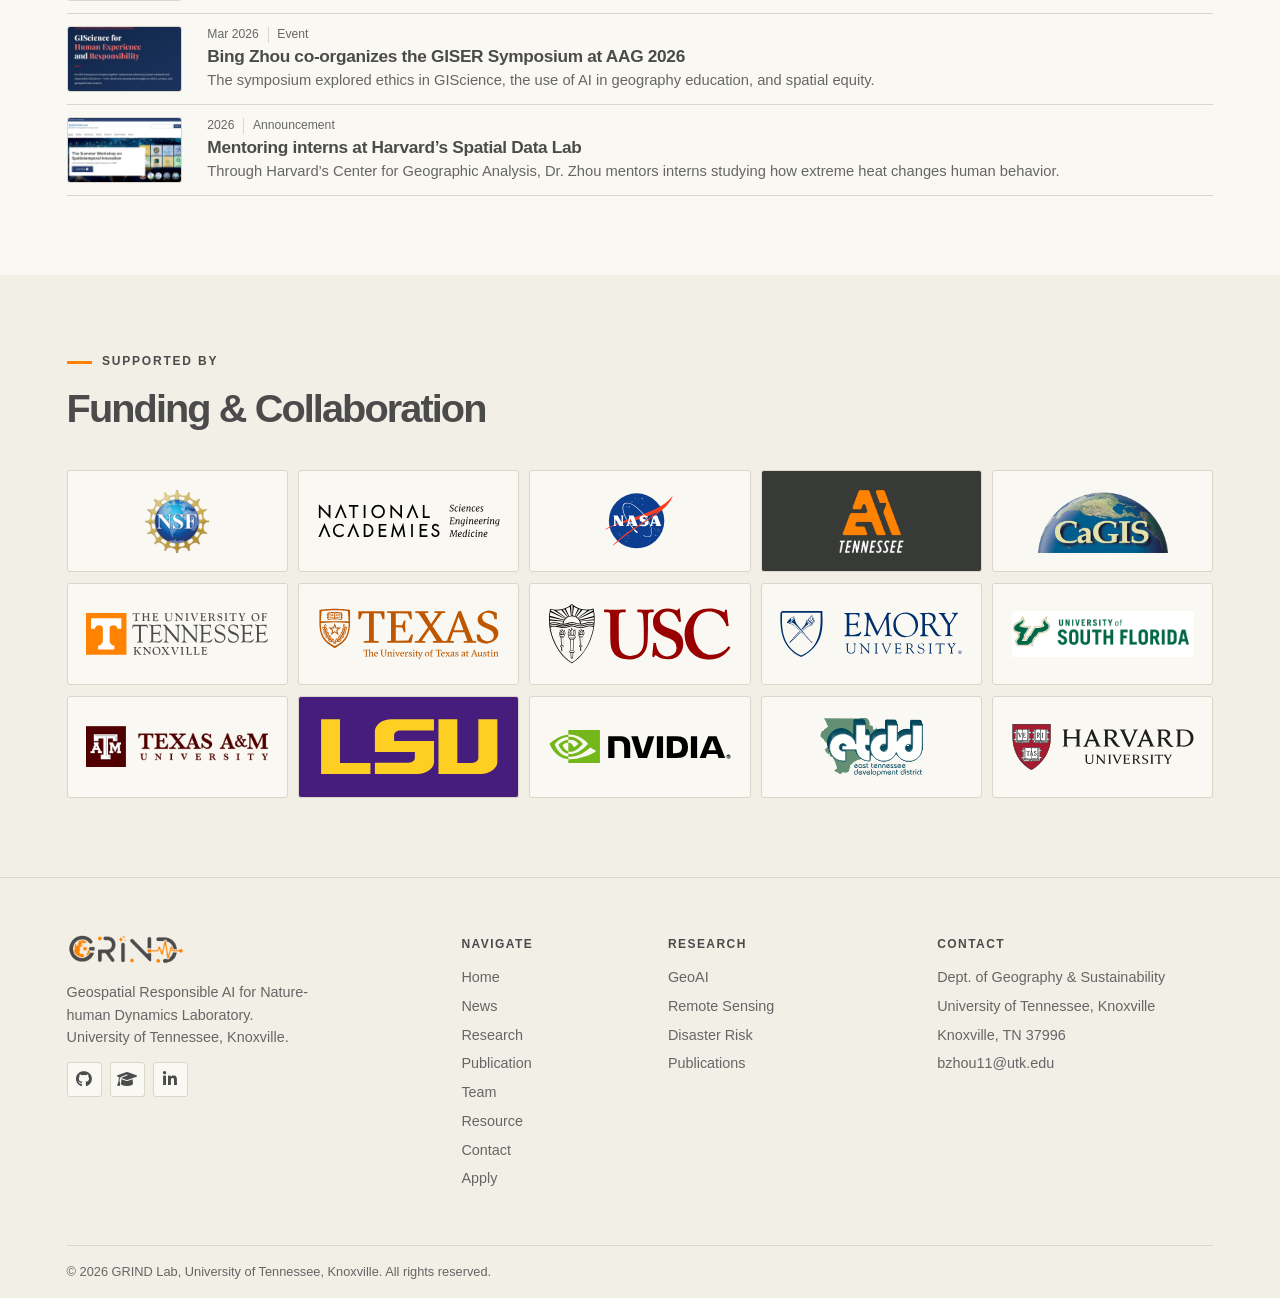
==== commit c042bbfd: "Update the GRIND Lab site and publish the GISER symposium guides Refresh research, publications, and" ====
--- a/index.html
+++ b/index.html
@@ -9,120 +9,85 @@
   <meta property="og:title" content="GRIND Lab — UTK Geography">
   <meta property="og:description" content="Responsible GeoAI for a Resilient, Equitable, and Healthy Society.">
   <title>GRIND Lab — Home</title>
-
-  <!-- Favicon -->
-  <link rel="icon" type="image/svg+xml" href="assets/images/logo/Lab_Logo_ver01.png">
-
-  <!-- Fonts & Icons -->
-  <link rel="preconnect" href="https://fonts.googleapis.com">
-  <link href="https://fonts.googleapis.com/css2?family=Inter:wght@300;400;500;600;700;800;900&display=swap"
-    rel="stylesheet">
-  <link rel="stylesheet" href="https://cdnjs.cloudflare.com/ajax/libs/font-awesome/6.5.0/css/all.min.css">
-
-  <!-- Styles -->
+  <meta name="theme-color" content="#faf8f2">
+  <link rel="icon" type="image/png" href="assets/images/logo/grind-icon.png">
+  <link rel="stylesheet" href="assets/fonts/fontawesome/icons.css">
   <link rel="stylesheet" href="assets/css/main.css">
+  <link rel="stylesheet" href="assets/css/news-rows.css">
   <link rel="stylesheet" href="assets/css/home.css">
-  <link rel="stylesheet" href="assets/css/disaster-runner.css">
+  <link rel="stylesheet" href="assets/research/motion.css">
 </head>
 
 <body>
-
-  <!-- Page Loader -->
-  <div class="page-loader" id="page-loader">
-    <img src="assets/images/logo/Lab_Logo_ver01.png" alt="GRIND Lab" class="loader-logo" width="80">
-  </div>
-
-  <!-- Navbar -->
-  <nav class="navbar" id="navbar">
+  <a class="skip-link" href="#main-content">Skip to content</a>
+  <nav class="navbar" id="navbar" aria-label="Main navigation">
     <div class="nav-container">
-      <a href="index.html" class="nav-brand">
-        <img src="assets/images/logo/Lab_Logo_ver01.png" alt="GRIND Lab Logo" class="nav-logo-img">
-        <div class="nav-logo-text">
-          <span class="nav-logo-main">GRIND Lab</span>
-          <span class="nav-logo-sub">UTK Geography</span>
-        </div>
+      <a class="nav-brand" href="index.html" aria-label="GRIND Lab home">
+        <img src="assets/images/logo/grind-tennessee.png" alt="GRIND Lab" width="640" height="173">
       </a>
-
+      <div class="affiliation">University of Tennessee<span>Knoxville</span></div>
+      <a class="pi-avatar" href="https://bzbarrett.github.io/" aria-label="Bing Zhou’s personal website" title="Principal Investigator · Bing Zhou’s personal website">
+        <span class="pi-hint" aria-hidden="true">PI <span class="pi-arrow"></span></span>
+        <span class="nav-portrait" aria-hidden="true">
+          <span class="portrait-turn">
+            <img class="portrait-face" src="assets/images/team/bing-zhou-avatar.jpg" alt="" width="40" height="40">
+            <img class="portrait-face portrait-back" src="assets/images/team/bing-zhou-avatar-illustrated.webp" alt="" width="40" height="40">
+          </span>
+        </span>
+      </a>
       <ul class="nav-menu" id="nav-menu">
-        <li><a href="index.html" class="nav-link">Home</a></li>
-        <li><a href="news.html" class="nav-link">News</a></li>
-        <li><a href="projects.html" class="nav-link">Projects</a></li>
-        <li><a href="team.html" class="nav-link">Team</a></li>
-        <li><a href="contact.html" class="nav-link">Contact</a></li>
+        <li><a class="nav-link" href="index.html" aria-current="page">Home</a></li>
+        <li><a class="nav-link" href="news.html">News</a></li>
+        <li><a class="nav-link" href="research.html">Research</a></li>
+        <li><a class="nav-link" href="publications.html">Publication</a></li>
+        <li><a class="nav-link" href="team.html">Team</a></li>
+        <li><a class="nav-link" href="resources.html">Resource</a></li>
+        <li><a class="nav-link" href="contact.html">Contact</a></li>
       </ul>
-
       <div class="nav-actions">
-        <a href="apply.html" class="btn-apply">Apply</a>
-        <button class="hamburger" id="hamburger" aria-label="Toggle menu" aria-expanded="false">
+        <a class="btn-apply" href="apply.html">Apply</a>
+        <button class="hamburger" id="hamburger" type="button" aria-label="Toggle navigation" aria-expanded="false" aria-controls="nav-menu">
           <span></span><span></span><span></span>
         </button>
       </div>
     </div>
   </nav>
 
-  <!-- ═══════════════════════════════════════
-     GAME-FIRST HURRICANE HERO
-═══════════════════════════════════════ -->
-  <section class="hero game-strip-hero" id="home">
-    <canvas id="hero-canvas"></canvas>
-    <div class="hero-bg-glow glow-1"></div>
-    <div class="hero-bg-glow glow-2"></div>
-
-    <div class="game-strip-inner">
-      <div class="game-strip" id="resilience-game">
-
-        <div class="game-canvas-window">
-          <canvas id="disaster-runner" aria-label="Interactive hurricane evacuation runner game"></canvas>
-
-          <div class="runner-start-screen" id="runner-start-screen">
-
-            <h3>Hurricane Evacuation</h3>
-
-            <p>
-              Reach the shelter. Use ← → to change lanes and ↑ to jump.
-            </p>
-
-            <button id="runner-start-btn" type="button">
-              <i class="fas fa-play" aria-hidden="true"></i> Start Run
-            </button>
-
-          </div>
+  <main id="main-content" tabindex="-1">
+  <section class="motion" id="home" aria-labelledby="motion-title" tabindex="-1">
+    <div class="motion-stage">
+      <div class="motion-copy">
+        <h1 class="section-tag" id="motion-title">Research in motion</h1>
+        <h2 id="topic">Observe<span>.</span></h2>
+        <p class="statement" id="statement">Connect signals across<br> people and place.</p>
+        <p class="description" id="description">Remote sensing, street-view imagery, mobility, environmental monitoring, and population-scale digital traces.</p>
+        <div class="keywords" id="keywords"><span>Multimodal fusion</span><span>Georeferenced layers</span></div>
+        <p class="principles">Transparent. Equitable. Human-centered.</p>
+      </div>
+      <div class="visual" role="group" aria-label="Interactive 3D research landscape" tabindex="0" aria-describedby="scene-instructions">
+        <canvas id="scene" role="img" aria-label="Two satellites and a street-view vehicle collect observations across a miniature landscape."></canvas>
+        <div id="labels" class="labels" aria-hidden="true"></div>
+        <span class="visual-hint" aria-hidden="true"><i class="far fa-hand-pointer" aria-hidden="true"></i> Drag to explore</span>
+        <span class="sr-only" id="scene-instructions">Drag to rotate. Use the left and right arrow keys to select a topic or the space bar to pause and play.</span>
+        <p id="fallback" hidden>The 3D landscape is unavailable in this browser. Select a topic below to explore the research.</p>
+      </div>
+    </div>
+    <div class="motion-controls">
+      <div class="topics" role="group" aria-label="Research topics">
+        <button type="button" class="topic active" data-phase="0" aria-pressed="true"><span class="track"><i></i></span><span>Observe</span><small>Geospatial data</small></button>
+        <button type="button" class="topic" data-phase="1" aria-pressed="false"><span class="track"><i></i></span><span>Model</span><small>Spatial intelligence</small></button>
+        <button type="button" class="topic" data-phase="2" aria-pressed="false"><span class="track"><i></i></span><span>Understand</span><small>Coupled risks</small></button>
+        <button type="button" class="topic" data-phase="3" aria-pressed="false"><span class="track"><i></i></span><span>Act</span><small>Resilience</small></button>
+      </div>
+      <div class="playback">
+        <div class="playback-buttons">
+          <button type="button" id="play" aria-label="Pause animation"><span class="play-icon" aria-hidden="true"></span><span id="play-label">Pause</span></button>
+          <button type="button" id="restart" aria-label="Restart animation" title="Restart animation"><i class="fas fa-rotate-left" aria-hidden="true"></i></button>
         </div>
-
-        <div class="game-ui-card">
-          <span class="runner-kicker">Interactive Scenario</span>
-          <h2>Outrun the Hurricane</h2>
-        </div>
-
-        <div class="game-metrics" aria-label="Game status">
-          <div class="game-metric">
-            <span>Distance</span>
-            <strong id="runner-distance">0 m</strong>
-          </div>
-          <div class="game-metric">
-            <span>Impacts</span>
-            <strong id="runner-impacts">0 / 4</strong>
-          </div>
-          <div class="game-metric">
-            <span>Shelter</span>
-            <strong id="runner-shelter">500 m</strong>
-          </div>
-        </div>
-
-        <div class="game-status-card" id="runner-status">
-          Press Start, then use ← → to change lanes and ↑ to jump.
-        </div>
-
-        <div class="game-control-cluster" aria-label="Game controls">
-          <button class="runner-control-btn" id="runner-left" type="button" aria-label="Move left">←</button>
-          <button class="runner-control-btn" id="runner-right" type="button" aria-label="Move right">→</button>
-          <button class="runner-control-btn jump" id="runner-jump" type="button" aria-label="Jump">
-            <i class="fas fa-arrow-up" aria-hidden="true"></i> Jump
-          </button>
-        </div>
-
-      </div>
-    </div>
+        <span class="loop-label">10-second loop</span>
+      </div>
+    </div>
+    <p id="announcement" class="sr-only" role="status"></p>
   </section>
 
   <!-- ═══════════════════════════════════════
@@ -134,7 +99,7 @@
 
         <div class="lab-intro-copy fade-up">
           <div class="section-tag">About the Lab</div>
-          <h1>GRIND Lab</h1>
+          <h2>GRIND Lab</h2>
           <span class="lab-name">Geospatial Responsible AI for Nature-human Dynamics</span>
 
           <p>
@@ -146,591 +111,144 @@
           </p>
 
           <div class="lab-intro-actions">
-            <a href="#research-focus" class="btn btn-primary">
-              <i class="fas fa-flask"></i> What We Study
+            <a href="research.html" class="btn btn-primary">
+              <i class="fas fa-flask" aria-hidden="true"></i> What We Study
             </a>
             <a href="team.html" class="btn btn-outline">
-              <i class="fas fa-users"></i> Meet the Team
+              <i class="fas fa-users" aria-hidden="true"></i> Meet the Team
             </a>
           </div>
         </div>
 
-        <div class="lab-intro-points fade-up" data-delay="150">
-          <div class="lab-intro-point">
-            <i class="fas fa-brain"></i>
-            <h3>Responsible GeoAI</h3>
-            <p>Fair, explainable, and trustworthy geospatial artificial intelligence.</p>
-          </div>
-
-          <div class="lab-intro-point">
-            <i class="fas fa-shield-halved"></i>
-            <h3>Resilience</h3>
-            <p>Understanding hazards, adaptation, recovery, and nature-human dynamics.</p>
-          </div>
-
-          <div class="lab-intro-point">
-            <i class="fas fa-heart-pulse"></i>
-            <h3>Equity &amp; Health</h3>
-            <p>Studying who is exposed, who is protected, and how impacts differ across communities.</p>
-          </div>
-        </div>
-
+        <section class="focus-panel" id="research-focus" aria-labelledby="focus-heading">
+          <h2 class="section-tag" id="focus-heading">Research Focus</h2>
+          <details class="focus-area">
+            <summary><i class="fas fa-brain" aria-hidden="true"></i>Responsible GeoAI</summary>
+            <p>Designing fair, explainable, and trustworthy geospatial AI models that account for spatial heterogeneity and social equity in predictions.</p>
+            <div class="focus-tags"><span class="badge">XAI</span><span class="badge">Fairness</span><span class="badge">GNN</span></div>
+          </details>
+          <details class="focus-area">
+            <summary><i class="fas fa-satellite" aria-hidden="true"></i>Remote Sensing &amp; Earth Observation</summary>
+            <p>Leveraging multi-source satellite imagery (SAR, optical, LiDAR) and deep learning for land cover mapping, change detection, and disaster monitoring.</p>
+            <div class="focus-tags"><span class="badge">SAR</span><span class="badge">Sentinel</span><span class="badge">Deep Learning</span></div>
+          </details>
+          <details class="focus-area">
+            <summary><i class="fas fa-fire-flame-curved" aria-hidden="true"></i>Disaster Risk &amp; Resilience</summary>
+            <p>Developing predictive and post-event models for wildfire, flood, hurricane, and compound hazards, with a focus on community resilience and recovery.</p>
+            <div class="focus-tags"><span class="badge">Wildfire</span><span class="badge">Flood</span><span class="badge">Hurricane</span></div>
+          </details>
+          <details class="focus-area">
+            <summary><i class="fas fa-leaf" aria-hidden="true"></i>Coupled Nature-Human Systems</summary>
+            <p>Studying how human activities and natural processes interact across spatial and temporal scales to generate and amplify socio-environmental risks.</p>
+            <div class="focus-tags"><span class="badge">Sustainability</span><span class="badge">Urban Heat</span><span class="badge">Ecosystem</span></div>
+          </details>
+          <details class="focus-area">
+            <summary><i class="fas fa-diagram-project" aria-hidden="true"></i>Spatial Data Science</summary>
+            <p>Advancing methods for spatial statistics, graph neural networks, and spatio-temporal modeling to extract knowledge from complex geospatial datasets.</p>
+            <div class="focus-tags"><span class="badge">GNN</span><span class="badge">Spatio-Temporal</span><span class="badge">ML</span></div>
+          </details>
+          <details class="focus-area">
+            <summary><i class="fas fa-shield-halved" aria-hidden="true"></i>Environmental Justice &amp; Equity</summary>
+            <p>Examining how environmental hazards and climate change disproportionately affect marginalized communities, and developing equitable GeoAI solutions.</p>
+            <div class="focus-tags"><span class="badge">Equity</span><span class="badge">Environmental Justice</span></div>
+          </details>
+        </section>
       </div>
     </div>
   </section>
 
-  <!-- ═══════════════════════════════════════
-     STATS BANNER
-═══════════════════════════════════════ -->
-  <section class="stats-banner">
-    <div class="stats-inner">
-
-      <div class="stat-item fade-in" data-delay="100">
-        <div class="stat-num">
-          <span data-count="20" data-suffix="+">20+</span>
-        </div>
-        <div class="stat-label">Peer-Reviewed Publications</div>
-      </div>
-
-      <div class="stat-item fade-in" data-delay="200">
-        <div class="stat-num">
-          <span data-count="6">6</span>
-        </div>
-        <div class="stat-label">Research Focus Areas</div>
-      </div>
-
-      <div class="stat-item fade-in" data-delay="300">
-        <div class="stat-num">
-          <span data-count="3">3</span>
-        </div>
-        <div class="stat-label">Core Lab Members</div>
-      </div>
-
-      <div class="stat-item fade-in" data-delay="400">
-        <div class="stat-num">
-          <span data-count="3" data-suffix="+">3+</span>
-        </div>
-        <div class="stat-label">Research Mentees</div>
-      </div>
-
-    </div>
-  </section>
-
-  <!-- ═══════════════════════════════════════
-     RESEARCH FOCUS AREAS
-═══════════════════════════════════════ -->
-  <section class="section" id="research-focus">
+  <section class="section home-news" id="latest-news" aria-labelledby="news-heading">
     <div class="container">
-      <div class="section-header">
-        <div class="section-tag fade-up">Research Focus</div>
-        <h2 class="section-title fade-up" data-delay="100">What We Study</h2>
-        <p class="section-subtitle fade-up" data-delay="200">
-          We use geospatial data and AI to study people, places, and the environment.
-        </p>
-      </div>
-
-      <div class="research-grid">
-        <!-- Card 1 -->
-        <div class="research-card fade-up">
-          <div class="research-icon"><i class="fas fa-brain"></i></div>
-          <h3>Responsible GeoAI</h3>
-          <p>Designing fair, explainable, and trustworthy geospatial AI models that account for spatial heterogeneity
-            and social equity in predictions.</p>
-          <div class="research-tags">
-            <span class="badge badge-blue">XAI</span>
-            <span class="badge badge-blue">Fairness</span>
-            <span class="badge badge-blue">GNN</span>
-          </div>
-        </div>
-
-        <!-- Card 2 -->
-        <div class="research-card fade-up" data-delay="100">
-          <div class="research-icon"><i class="fas fa-satellite"></i></div>
-          <h3>Remote Sensing & Earth Observation</h3>
-          <p>Leveraging multi-source satellite imagery (SAR, optical, LiDAR) and deep learning for land cover mapping,
-            change detection, and disaster monitoring.</p>
-          <div class="research-tags">
-            <span class="badge badge-teal">SAR</span>
-            <span class="badge badge-teal">Sentinel</span>
-            <span class="badge badge-teal">Deep Learning</span>
-          </div>
-        </div>
-
-        <!-- Card 3 -->
-        <div class="research-card fade-up" data-delay="200">
-          <div class="research-icon"><i class="fas fa-fire-flame-curved"></i></div>
-          <h3>Disaster Risk & Resilience</h3>
-          <p>Developing predictive and post-event models for wildfire, flood, hurricane, and compound hazards, with a
-            focus on community resilience and recovery.</p>
-          <div class="research-tags">
-            <span class="badge badge-orange">Wildfire</span>
-            <span class="badge badge-orange">Flood</span>
-            <span class="badge badge-orange">Hurricane</span>
-          </div>
-        </div>
-
-        <!-- Card 4 -->
-        <div class="research-card fade-up" data-delay="300">
-          <div class="research-icon"><i class="fas fa-leaf"></i></div>
-          <h3>Coupled Nature-Human Systems</h3>
-          <p>Studying how human activities and natural processes interact across spatial and temporal scales to generate
-            and amplify socio-environmental risks.</p>
-          <div class="research-tags">
-            <span class="badge badge-green">Sustainability</span>
-            <span class="badge badge-green">Urban Heat</span>
-            <span class="badge badge-green">Ecosystem</span>
-          </div>
-        </div>
-
-        <!-- Card 5 -->
-        <div class="research-card fade-up" data-delay="100">
-          <div class="research-icon">
-            <i class="fas fa-diagram-project"></i>
-          </div>
-
-          <h3>Spatial Data Science</h3>
-
-          <p>
-            Advancing methods for spatial statistics, graph neural networks, and spatio-temporal modeling to extract
-            knowledge from complex geospatial datasets.
-          </p>
-
-          <div class="research-tags">
-            <span class="badge badge-purple">GNN</span>
-            <span class="badge badge-purple">Spatio-Temporal</span>
-            <span class="badge badge-purple">ML</span>
-          </div>
-        </div>
-
-        <!-- Card 6 -->
-        <div class="research-card fade-up" data-delay="200">
-          <div class="research-icon"><i class="fas fa-shield-halved"></i></div>
-          <h3>Environmental Justice & Equity</h3>
-          <p>Examining how environmental hazards and climate change disproportionately affect marginalized communities,
-            and developing equitable GeoAI solutions.</p>
-          <div class="research-tags">
-            <span class="badge badge-red">Equity</span>
-            <span class="badge badge-red">Environmental Justice</span>
-          </div>
-        </div>
-      </div>
-    </div>
-  </section>
-
-  <!-- ═══════════════════════════════════════
-     DIRECTOR SPOTLIGHT
-═══════════════════════════════════════ -->
-  <section class="director-section">
-    <div class="director-inner">
-
-      <div class="director-photo-wrap fade-up">
-        <div class="director-photo">
-          <img src="assets/images/team/bingzhou.jpg" alt="Dr. Bing Zhou">
-        </div>
-        <div class="director-badge">Lab Director</div>
-      </div>
-
-      <div class="director-content fade-up" data-delay="200">
-
-        <div class="section-tag">Principal Investigator</div>
-
-        <h2>Dr. Bing Zhou</h2>
-
-        <div class="director-title">
-          Assistant Professor (Tenure-Track)
-        </div>
-
-        <div class="director-dept">
-          Department of Geography &amp; Sustainability, UTK
-        </div>
-
-        <p>
-          Dr. Bing Zhou leads the GRIND Lab, developing responsible GeoAI to understand disaster risk, nature–human
-          dynamics, and community resilience.
-        </p>
-
-        <div class="director-interests">
-          <span class="interest-tag">GeoAI</span>
-          <span class="interest-tag">Disaster Resilience</span>
-          <span class="interest-tag">Nature–Human Systems</span>
-        </div>
-
-        <div class="director-links">
-
-          <a href="team.html" class="btn btn-outline-white btn-sm">
-            <i class="fas fa-user"></i> View Profile
-          </a>
-
-          <a href="https://scholar.google.com/citations?user=ehw9A-EAAAAJ" target="_blank" rel="noopener noreferrer"
-            class="btn btn-outline-white btn-sm">
-            <i class="fas fa-graduation-cap"></i> Google Scholar
-          </a>
-
-        </div>
-
-      </div>
-    </div>
-  </section>
-
-  <!-- ═══════════════════════════════════════
-     LATEST NEWS
-═══════════════════════════════════════ -->
-  <section class="section section-light">
-    <div class="container">
-
-      <div class="section-header">
-        <div class="section-tag fade-up">Latest Updates</div>
-        <h2 class="section-title fade-up" data-delay="100">Latest News</h2>
-        <p class="section-subtitle fade-up" data-delay="200">
-          Recent publications and research updates from the GRIND Lab.
-        </p>
-      </div>
-
-      <div class="home-preview-grid">
-
-        <!-- News 1 — NORA -->
-        <article class="home-preview-card fade-up">
-
-          <div class="home-preview-image">
-            <a href="https://arxiv.org/pdf/2605.02092" target="_blank" rel="noopener noreferrer">
-              <img src="assets/images/news/NORA.png" alt="NORA autonomous research agent for spatial data science">
-            </a>
-          </div>
-
-          <div class="home-preview-body">
-
-            <div class="home-preview-meta">
-              <span class="badge badge-blue">Preprint</span>
-              <span class="home-preview-date">
-                <i class="far fa-calendar"></i> May 2026
-              </span>
-            </div>
-
-            <h3>
-              <a href="https://arxiv.org/pdf/2605.02092" target="_blank" rel="noopener noreferrer">
-                NORA: A Harness-Engineered Autonomous Research Agent for End-to-End Spatial Data Science
-              </a>
-            </h3>
-
-            <p>
-              NORA introduces an autonomous research agent designed to support
-              end-to-end spatial data science workflows.
-            </p>
-
-            <a href="https://arxiv.org/pdf/2605.02092" target="_blank" rel="noopener noreferrer"
-              class="home-preview-link">
-              Read More <i class="fas fa-arrow-right"></i>
-            </a>
-
-          </div>
-        </article>
-
-
-        <!-- News 2 — AAG 2026 -->
-        <article class="home-preview-card fade-up" data-delay="150">
-
-          <div class="home-preview-image">
-            <a href="https://geography.wisc.edu/geods/archives/4331" target="_blank" rel="noopener noreferrer">
-              <img src="assets/images/projects/AAG2026.png" alt="AAG 2026 GeoAI and Deep Learning Symposium">
-            </a>
-          </div>
-
-          <div class="home-preview-body">
-
-            <div class="home-preview-meta">
-              <span class="badge badge-teal">Event</span>
-              <span class="home-preview-date">
-                <i class="far fa-calendar"></i> Mar 2026
-              </span>
-            </div>
-
-            <h3>
-              <a href="https://geography.wisc.edu/geods/archives/4331" target="_blank" rel="noopener noreferrer">
-                Dr. Bing Zhou Chairs GeoAI for Disaster Resilience at AAG 2026
-              </a>
-            </h3>
-
-            <p>
-              Dr. Zhou chaired a GeoAI and Deep Learning Symposium session
-              focused on GeoAI for disaster resilience at the 2026 AAG Annual Meeting.
-            </p>
-
-            <a href="https://geography.wisc.edu/geods/archives/4331" target="_blank" rel="noopener noreferrer"
-              class="home-preview-link">
-              Read More <i class="fas fa-arrow-right"></i>
-            </a>
-
-          </div>
-        </article>
-
-      </div>
-
-      <div class="home-preview-button fade-up">
-        <a href="news.html" class="btn btn-outline">
-          <i class="fas fa-newspaper"></i> View All News
-        </a>
-      </div>
-
-    </div>
-  </section>
-
-  <!-- ═══════════════════════════════════════
-     FEATURED PROJECTS
-═══════════════════════════════════════ -->
-
-  <section class="section">
-
-    <div class="container">
-
-
-      <div class="section-header">
-
-        <div class="section-tag fade-up">
-          Our Research
-        </div>
-
-        <h2 class="section-title fade-up" data-delay="100">
-
-          Featured Projects
-
-        </h2>
-
-        <p class="section-subtitle fade-up" data-delay="200">
-
-          Selected work in disaster intelligence,
-          multimodal GeoAI, and human–environment research.
-
-        </p>
-
-      </div>
-
-
-
-      <div class="home-preview-grid">
-
-
-        <!-- ==========================================
-           PROJECT 1 — HAZARDWEAVE
-      =========================================== -->
-
-        <article class="home-preview-card fade-up">
-
-
-          <div class="home-preview-image">
-
-            <a href="https://hazard-weave.vercel.app/" target="_blank" rel="noopener noreferrer">
-
-              <img src="assets/images/projects/HW.png" alt="HazardWeave AI-supported disaster intelligence platform">
-
-            </a>
-
-          </div>
-
-
-
-          <div class="home-preview-body">
-
-
-            <div class="home-preview-meta">
-
-              <span class="badge badge-green">
-                Disaster Intelligence
-              </span>
-
-              <span class="home-preview-status">
-                Ongoing
-              </span>
-
-            </div>
-
-
-
-            <h3>
-
-              <a href="https://hazard-weave.vercel.app/" target="_blank" rel="noopener noreferrer">
-
-                HazardWeave: An AI-Supported Unified Platform
-                for Smart Disaster Management
-
-              </a>
-
-            </h3>
-
-
-
-            <p>
-
-              An AI-supported disaster intelligence platform
-              integrating geospatial evidence, hazard information,
-              and intelligent decision support for disaster
-              monitoring and emergency response.
-
-            </p>
-
-
-
-            <a href="https://hazard-weave.vercel.app/" target="_blank" rel="noopener noreferrer"
-              class="home-preview-link">
-
-              Explore HazardWeave
-
-              <i class="fas fa-arrow-right"></i>
-
-            </a>
-
-          </div>
-
-        </article>
-
-
-
-        <!-- ==========================================
-           PROJECT 2 — SOUNDIT
-      =========================================== -->
-
-        <article class="home-preview-card fade-up" data-delay="150">
-
-
-          <div class="home-preview-image">
-
-            <a href="https://gisense.github.io/SounDiT-Page/" target="_blank" rel="noopener noreferrer">
-
-              <img src="assets/images/projects/soundit-cover.jpg"
-                alt="SounDiT geo-contextual soundscape-to-landscape generation">
-
-            </a>
-
-          </div>
-
-
-
-          <div class="home-preview-body">
-
-
-            <div class="home-preview-meta">
-
-              <span class="badge badge-teal">
-                Multimodal GeoAI
-              </span>
-
-              <span class="home-preview-status completed">
-                Completed
-              </span>
-
-            </div>
-
-
-
-            <h3>
-
-              <a href="https://gisense.github.io/SounDiT-Page/" target="_blank" rel="noopener noreferrer">
-
-                SounDiT: Geo-Contextual
-                Soundscape-to-Landscape Generation
-
-              </a>
-
-            </h3>
-
-
-
-            <p>
-
-              A geo-contextual multimodal framework that generates
-              geographically coherent landscape imagery from
-              environmental soundscapes using Diffusion Transformers.
-
-            </p>
-
-
-
-            <a href="https://gisense.github.io/SounDiT-Page/" target="_blank" rel="noopener noreferrer"
-              class="home-preview-link">
-
-              View SounDiT
-
-              <i class="fas fa-arrow-right"></i>
-
-            </a>
-
-          </div>
-
-        </article>
-
-
-      </div>
-
-
-
-      <div class="home-preview-button fade-up">
-
-        <a href="projects.html" class="btn btn-outline">
-
-          <i class="fas fa-folder-open"></i>
-
-          View All Projects
-
-        </a>
-
-      </div>
-
-
-    </div>
-
+      <div class="home-news-heading">
+        <h2 id="news-heading">Latest News</h2>
+        <a class="direct-text-link" href="news.html">All news <i class="fas fa-arrow-right" aria-hidden="true"></i></a>
+      </div>
+      <ul class="news-rows">
+        <li><a href="https://hazard-weave.vercel.app/" target="_blank" rel="noopener noreferrer">
+          <img class="news-thumb" src="assets/images/news/thumbs/hazardweave.png" alt="" width="140" height="86" loading="lazy" decoding="async">
+          <div class="news-row-copy">
+            <div class="news-row-meta"><time datetime="2026">2026</time><span>Award</span></div>
+            <h3>HazardWeave receives AI-Tennessee THRIVE support</h3>
+            <p>The award supports a platform that brings hazard maps, geospatial data, and decision tools together for disaster management.</p>
+          </div>
+        </a></li>
+        <li><a href="https://arxiv.org/pdf/2605.02092" target="_blank" rel="noopener noreferrer">
+          <img class="news-thumb" src="assets/images/news/thumbs/nora.png" alt="" width="140" height="86" loading="lazy" decoding="async">
+          <div class="news-row-copy">
+            <div class="news-row-meta"><time datetime="2026-05">May 2026</time><span>Preprint</span></div>
+            <h3>NORA: An autonomous agent for spatial data science</h3>
+            <p>The preprint introduces a research agent that can plan a spatial analysis, run it, and report its findings.</p>
+          </div>
+        </a></li>
+        <li><a href="https://geography.wisc.edu/geods/archives/4331" target="_blank" rel="noopener noreferrer">
+          <img class="news-thumb" src="assets/images/news/thumbs/aag.png" alt="" width="140" height="86" loading="lazy" decoding="async">
+          <div class="news-row-copy">
+            <div class="news-row-meta"><time datetime="2026-03">Mar 2026</time><span>Event</span></div>
+            <h3>Bing Zhou chairs GeoAI for Disaster Resilience at AAG 2026</h3>
+            <p>The San Francisco session brought together researchers using GeoAI and deep learning to study disaster impacts and recovery.</p>
+          </div>
+        </a></li>
+        <li><a href="https://gisersym.github.io/" target="_blank" rel="noopener noreferrer">
+          <img class="news-thumb" src="assets/images/news/thumbs/giser.png" alt="" width="140" height="86" loading="lazy" decoding="async">
+          <div class="news-row-copy">
+            <div class="news-row-meta"><time datetime="2026-03">Mar 2026</time><span>Event</span></div>
+            <h3>Bing Zhou co-organizes the GISER Symposium at AAG 2026</h3>
+            <p>The symposium explored ethics in GIScience, the use of AI in geography education, and spatial equity.</p>
+          </div>
+        </a></li>
+        <li><a href="https://sdl.gis.harvard.edu/spatial-data-lab-internship-program" target="_blank" rel="noopener noreferrer">
+          <img class="news-thumb" src="assets/images/news/thumbs/harvard.png" alt="" width="140" height="86" loading="lazy" decoding="async">
+          <div class="news-row-copy">
+            <div class="news-row-meta"><time datetime="2026">2026</time><span>Announcement</span></div>
+            <h3>Mentoring interns at Harvard’s Spatial Data Lab</h3>
+            <p>Through Harvard’s Center for Geographic Analysis, Dr. Zhou mentors interns studying how extreme heat changes human behavior.</p>
+          </div>
+        </a></li>
+      </ul>
+    </div>
   </section>
 
   <!-- ═══════════════════════════════════════
      FUNDING / PARTNERS
 ═══════════════════════════════════════ -->
-  <section class="section-light">
+  <section class="section section-light" id="partners" aria-labelledby="partners-heading">
     <div class="container">
-      <div class="section-header" style="margin-bottom:32px;">
+      <div class="section-header">
         <div class="section-tag fade-up">Supported By</div>
-        <h2 class="section-title fade-up" data-delay="100">Funding &amp; Affiliations</h2>
-      </div>
-      <div class="partners-row fade-up">
-        <div class="partner-placeholder">NSF</div>
-        <div class="partner-placeholder">NASEM</div>
-        <div class="partner-placeholder">AI-Tennessee</div>
-        <div class="partner-placeholder">CaGIS</div>
-        <div class="partner-placeholder">UTK</div>
-      </div>
+        <h2 class="section-title fade-up" id="partners-heading" data-delay="100">Funding &amp; Collaboration</h2>
+      </div>
+      <ul class="partner-list" aria-label="Funding and collaborating institutions">
+        <li><a href="https://www.nsf.gov/"><img src="assets/images/partners/nsf.png" alt="National Science Foundation" loading="lazy" decoding="async"></a></li>
+        <li><a href="https://www.nationalacademies.org/"><img src="assets/images/partners/nasem.svg" alt="National Academies of Sciences, Engineering, and Medicine" loading="lazy" decoding="async"></a></li>
+        <li><a href="https://www.nasa.gov/"><img src="assets/images/partners/nasa.svg" alt="NASA" loading="lazy" decoding="async"></a></li>
+        <li><a href="https://research.utk.edu/aitn/" class="partner-ai"><img src="assets/images/partners/ai-tennessee.png" alt="AI Tennessee Initiative" loading="lazy" decoding="async"></a></li>
+        <li><a href="https://cartogis.org/"><img src="assets/images/partners/cagis.png" alt="Cartography and Geographic Information Society" loading="lazy" decoding="async"></a></li>
+        <li><a href="https://www.utk.edu/"><img src="assets/images/partners/utk.svg" alt="University of Tennessee, Knoxville" loading="lazy" decoding="async"></a></li>
+        <li><a href="https://www.utexas.edu/"><img src="assets/images/partners/ut-austin.svg" alt="The University of Texas at Austin" loading="lazy" decoding="async"></a></li>
+        <li><a href="https://www.usc.edu/"><img src="assets/images/partners/usc.svg" alt="University of Southern California" loading="lazy" decoding="async"></a></li>
+        <li><a href="https://www.emory.edu/"><img src="assets/images/partners/emory.svg" alt="Emory University" loading="lazy" decoding="async"></a></li>
+        <li><a href="https://www.usf.edu/"><img src="assets/images/partners/usf.png" alt="University of South Florida" loading="lazy" decoding="async"></a></li>
+        <li><a href="https://www.tamu.edu/"><img src="assets/images/partners/tamu.png" alt="Texas A&amp;M University" loading="lazy" decoding="async"></a></li>
+        <li><a href="https://www.lsu.edu/" class="partner-lsu"><img src="assets/images/partners/lsu.svg" alt="Louisiana State University" loading="lazy" decoding="async"></a></li>
+        <li><a href="https://www.nvidia.com/"><img src="assets/images/partners/nvidia.svg" alt="NVIDIA" loading="lazy" decoding="async"></a></li>
+        <li><a href="https://www.etdd.org/"><img src="assets/images/partners/etdd.svg" alt="East Tennessee Development District" loading="lazy" decoding="async"></a></li>
+        <li><a href="https://www.harvard.edu/"><img src="assets/images/partners/harvard.svg" alt="Harvard University" loading="lazy" decoding="async"></a></li>
+      </ul>
     </div>
   </section>
 
-  <!-- ═══════════════════════════════════════
-     CALL TO ACTION
-═══════════════════════════════════════ -->
-  <section class="cta-section">
-    <div class="cta-inner fade-up">
-      <h2>Join the GRIND Lab</h2>
-      <p>We are actively recruiting PhD students, postdocs, and undergraduate researchers with a passion for geospatial
-        AI, remote sensing, and disaster risk science.</p>
-      <div class="cta-actions">
-        <a href="apply.html" class="btn btn-white btn-lg">
-          <i class="fas fa-graduation-cap"></i> Apply Now
-        </a>
-        <a href="contact.html" class="btn btn-outline-white btn-lg">
-          <i class="fas fa-envelope"></i> Get in Touch
-        </a>
-      </div>
-    </div>
-  </section>
-
-  <!-- ═══════════════════════════════════════
-     FOOTER
-═══════════════════════════════════════ -->
+  </main>
+
   <footer class="footer">
     <div class="footer-inner">
       <!-- Brand -->
       <div class="footer-brand-col">
-        <img src="assets/images/logo/Lab_Logo_ver01.png" alt="GRIND Lab">
+        <img src="assets/images/logo/grind-tennessee.png" alt="GRIND Lab" width="640" height="173">
         <p>Geospatial Responsible AI for Nature-human Dynamics Laboratory.<br>University of Tennessee, Knoxville.</p>
         <div class="footer-social">
-          <a href="#" aria-label="Twitter/X" title="Twitter"><i class="fab fa-x-twitter"></i></a>
-          <a href="#" aria-label="GitHub" title="GitHub"><i class="fab fa-github"></i></a>
-          <a href="#" aria-label="Google Scholar" title="Google Scholar"><i class="fas fa-graduation-cap"></i></a>
-          <a href="#" aria-label="LinkedIn" title="LinkedIn"><i class="fab fa-linkedin-in"></i></a>
+          <a href="https://github.com/bzbarrett" target="_blank" rel="noopener noreferrer" aria-label="GitHub"><i class="fab fa-github" aria-hidden="true"></i></a>
+          <a href="https://scholar.google.com/citations?user=ehw9A-EAAAAJ" target="_blank" rel="noopener noreferrer" aria-label="Google Scholar"><i class="fas fa-graduation-cap" aria-hidden="true"></i></a>
+          <a href="https://www.linkedin.com/in/bing-zhou-a90b98239/" target="_blank" rel="noopener noreferrer" aria-label="LinkedIn"><i class="fab fa-linkedin-in" aria-hidden="true"></i></a>
         </div>
       </div>
 
@@ -740,8 +258,10 @@
         <ul>
           <li><a href="index.html">Home</a></li>
           <li><a href="news.html">News</a></li>
-          <li><a href="projects.html">Projects</a></li>
+          <li><a href="research.html">Research</a></li>
+          <li><a href="publications.html">Publication</a></li>
           <li><a href="team.html">Team</a></li>
+          <li><a href="resources.html">Resource</a></li>
           <li><a href="contact.html">Contact</a></li>
           <li><a href="apply.html">Apply</a></li>
         </ul>
@@ -751,10 +271,10 @@
       <div class="footer-col">
         <h4>Research</h4>
         <ul>
-          <li><a href="projects.html">GeoAI</a></li>
-          <li><a href="projects.html">Remote Sensing</a></li>
-          <li><a href="projects.html">Disaster Risk</a></li>
-          <li><a href="projects.html">Publications</a></li>
+          <li><a href="research.html">GeoAI</a></li>
+          <li><a href="research.html">Remote Sensing</a></li>
+          <li><a href="research.html">Disaster Risk</a></li>
+          <li><a href="publications.html">Publications</a></li>
         </ul>
       </div>
 
@@ -771,18 +291,16 @@
     </div>
 
     <div class="footer-bottom container">
-      <span>&copy; 2025 GRIND Lab, University of Tennessee, Knoxville. All rights reserved.</span>
-      <span>Built with ❤️ for science and society.</span>
+      <span>&copy; 2026 GRIND Lab, University of Tennessee, Knoxville. All rights reserved.</span>
     </div>
   </footer>
 
-  <!-- Scroll to top -->
-  <button class="scroll-top" aria-label="Scroll to top"><i class="fas fa-arrow-up"></i></button>
-
-  <!-- Scripts -->
-  <script src="assets/js/main.js"></script>
-  <script src="assets/js/disaster-runner.js"></script>
-  <script src="assets/js/particles.js"></script>
+  <button type="button" class="scroll-top" aria-label="Scroll to top" hidden><i class="fas fa-arrow-up" aria-hidden="true"></i></button>
+  <script src="assets/js/main.js" defer></script>
+  <script src="assets/research/vendor/three.min.js" defer></script>
+  <script src="assets/research/software-renderer.js" defer></script>
+  <script src="assets/research/geoai-elements.js" defer></script>
+  <script src="assets/research/scene-stories.js" defer></script>
+  <script src="assets/research/app.js" defer></script>
 </body>
-
-</html>+</html>
--- a/assets/fonts/fontawesome/icons.css
+++ b/assets/fonts/fontawesome/icons.css
@@ -0,0 +1,79 @@
+/*!
+ * Font Awesome Free 6.5.2 by @fontawesome - https://fontawesome.com
+ * License - https://fontawesome.com/license/free (Icons: CC BY 4.0, Fonts: SIL OFL 1.1, Code: MIT License)
+ * Copyright 2024 Fonticons, Inc.
+ */
+@font-face {
+  font-family: "Font Awesome 6 Free";
+  font-weight: 900;
+  font-style: normal;
+  font-display: block;
+  src: url("fa-solid-900.woff2") format("woff2");
+}
+.fas { font-family: "Font Awesome 6 Free"; font-weight: 900; }
+@font-face {
+  font-family: "Font Awesome 6 Free";
+  font-weight: 400;
+  font-style: normal;
+  font-display: block;
+  src: url("fa-regular-400.woff2") format("woff2");
+}
+.far { font-family: "Font Awesome 6 Free"; font-weight: 400; }
+@font-face {
+  font-family: "Font Awesome 6 Brands";
+  font-weight: 400;
+  font-style: normal;
+  font-display: block;
+  src: url("fa-brands-400.woff2") format("woff2");
+}
+.fab { font-family: "Font Awesome 6 Brands"; font-weight: 400; }
+.fas, .far, .fab { display: inline-block; font-style: normal; line-height: 1; -webkit-font-smoothing: antialiased; }
+.fa-arrow-right::before { content: "\f061"; }
+.fa-arrow-up::before { content: "\f062"; }
+.fa-arrow-up-right-from-square::before { content: "\f08e"; }
+.fa-award::before { content: "\f559"; }
+.fa-brain::before { content: "\f5dc"; }
+.fa-building::before { content: "\f1ad"; }
+.fa-building-columns::before { content: "\f19c"; }
+.fa-calendar::before { content: "\f133"; }
+.fa-check::before { content: "\f00c"; }
+.fa-circle-info::before { content: "\f05a"; }
+.fa-clock::before { content: "\f017"; }
+.fa-coins::before { content: "\f51e"; }
+.fa-diagram-project::before { content: "\f542"; }
+.fa-dollar-sign::before { content: "\24"; }
+.fa-envelope::before { content: "\f0e0"; }
+.fa-envelope-open-text::before { content: "\f658"; }
+.fa-external-link-alt::before { content: "\f35d"; }
+.fa-file-alt::before { content: "\f15c"; }
+.fa-file-pdf::before { content: "\f1c1"; }
+.fa-filter::before { content: "\f0b0"; }
+.fa-fire-flame-curved::before { content: "\f7e4"; }
+.fa-flask::before { content: "\f0c3"; }
+.fa-folder-open::before { content: "\f07c"; }
+.fa-github::before { content: "\f09b"; }
+.fa-graduation-cap::before { content: "\f19d"; }
+.fa-hand-pointer::before { content: "\f25a"; }
+.fa-handshake::before { content: "\f2b5"; }
+.fa-heart-pulse::before { content: "\f21e"; }
+.fa-language::before { content: "\f1ab"; }
+.fa-laptop-code::before { content: "\f5fc"; }
+.fa-leaf::before { content: "\f06c"; }
+.fa-linkedin-in::before { content: "\f0e1"; }
+.fa-magnifying-glass::before { content: "\f002"; }
+.fa-map-marker-alt::before { content: "\f3c5"; }
+.fa-newspaper::before { content: "\f1ea"; }
+.fa-phone::before { content: "\f095"; }
+.fa-play::before { content: "\f04b"; }
+.fa-rotate-left::before { content: "\f2ea"; }
+.fa-satellite::before { content: "\f7bf"; }
+.fa-scroll::before { content: "\f70e"; }
+.fa-search::before { content: "\f002"; }
+.fa-shield-halved::before { content: "\f3ed"; }
+.fa-star::before { content: "\f005"; }
+.fa-university::before { content: "\f19c"; }
+.fa-user::before { content: "\f007"; }
+.fa-user-graduate::before { content: "\f501"; }
+.fa-user-plus::before { content: "\f234"; }
+.fa-users::before { content: "\f0c0"; }
+.fa-x-twitter::before { content: "\e61b"; }
--- a/assets/css/main.css
+++ b/assets/css/main.css
@@ -1,628 +1,231 @@
-/* ============================================================
-   GRIND Lab Website — Global Styles
-   Geospatial Responsible AI for Nature-human Dynamics Lab
-   University of Tennessee, Knoxville
-   ============================================================ */
-
-@import url('https://fonts.googleapis.com/css2?family=Inter:wght@300;400;500;600;700;800;900&display=swap');
-
-/* ── CSS Variables ── */
+/* The research visualization's Tennessee Orange, Smokey Gray and warm ivory. */
+@font-face {
+  font-family: "GRIND PI Brush";
+  src: url("../fonts/pi-brush/pi-brush.woff") format("woff");
+  font-style: normal;
+  font-weight: 400;
+  font-display: swap;
+  unicode-range: U+0049, U+0050;
+}
+
 :root {
-  --primary:       #2a2520;   /* dark warm charcoal — logo text color */
-  --primary-light: #3d3530;   /* lighter charcoal */
-  --secondary:     #1a1714;   /* deepest dark */
-  --accent:        #72c02c;   /* bright green — logo globe/ECG line */
-  --accent-light:  #8ed44a;   /* lighter green */
-  --highlight:     #e8317a;   /* hot pink — logo sparkles/dots */
-  --highlight-dark:#c91f62;   /* deeper pink */
-  --light:         #f4f9f0;   /* soft green-tinted white */
-  --lighter:       #f9fcf7;   /* near-white */
-  --white:         #ffffff;
-  --text-dark:     #1a1a1a;
-  --text-gray:     #6b7280;
-  --text-light:    #9ca3af;
-  --border:        #e5e7eb;
-  --border-light:  #f3f4f6;
-
-  --shadow-sm:  0 1px 3px rgba(0,0,0,0.08);
-  --shadow:     0 4px 12px rgba(0,0,0,0.08), 0 2px 4px rgba(0,0,0,0.04);
-  --shadow-md:  0 8px 24px rgba(0,0,0,0.1), 0 4px 8px rgba(0,0,0,0.06);
-  --shadow-lg:  0 16px 48px rgba(0,0,0,0.12), 0 8px 16px rgba(0,0,0,0.06);
-
-  --radius-sm: 8px;
-  --radius:    12px;
-  --radius-lg: 20px;
-
-  --transition: all 0.25s cubic-bezier(0.4, 0, 0.2, 1);
-  --font: 'Inter', -apple-system, BlinkMacSystemFont, 'Segoe UI', sans-serif;
-
-  --nav-height: 72px;
-}
-
-/* ── Reset & Base ── */
-*, *::before, *::after { box-sizing: border-box; margin: 0; padding: 0; }
-html { scroll-behavior: smooth; font-size: 16px; }
-body {
-  font-family: var(--font);
-  color: var(--text-dark);
-  background: var(--white);
-  line-height: 1.6;
-  -webkit-font-smoothing: antialiased;
-  overflow-x: hidden;
-}
-a { text-decoration: none; color: inherit; transition: var(--transition); }
-img { max-width: 100%; height: auto; display: block; }
-ul { list-style: none; }
-button { cursor: pointer; border: none; background: none; font-family: var(--font); }
-
-/* ── Navbar ── */
-.navbar {
-  position: fixed;
-  top: 0; left: 0; right: 0;
-  z-index: 1000;
-  height: var(--nav-height);
-  background: rgba(13, 27, 42, 0.92);
-  backdrop-filter: blur(16px);
-  -webkit-backdrop-filter: blur(16px);
-  border-bottom: 1px solid rgba(255,255,255,0.06);
-  transition: var(--transition);
-}
-.navbar.scrolled {
-  background: rgba(13, 27, 42, 0.98);
-  box-shadow: 0 4px 32px rgba(0,0,0,0.3);
-}
+  --orange: #ff8200;
+  --smokey: #4b4b4b;
+  --muted: #666;
+  --line: #dbd6ca;
+  --paper: #faf8f2;
+  --surface: #f2efe6;
+  --frame: min(89.6%, 1472px);
+  --section-space: clamp(3.25rem, 6.2vw, 6.5rem);
+  --gap: clamp(1.25rem, 2.4vw, 2.5rem);
+  --header-height: 76px;
+  font-family: Arial, Helvetica, sans-serif;
+  color: var(--smokey);
+  background: var(--paper);
+  font-synthesis: none;
+}
+
+*, *::before, *::after { box-sizing: border-box; }
+html { scroll-padding-top: calc(var(--header-height) + 1.25rem); }
+body { margin: 0; font-size: 1rem; line-height: 1.55; -webkit-font-smoothing: antialiased; }
+h1, h2, h3, h4, p, ul { margin: 0; }
+h1, h2, h3, h4 { line-height: 1.15; text-wrap: pretty; }
+h2 { font-size: clamp(1.8rem, 3.1vw, 3.1rem); letter-spacing: -.048em; }
+h3 { font-size: clamp(1.19rem, 1.55vw, 1.55rem); letter-spacing: -.032em; }
+h4 { font-size: 1.05rem; letter-spacing: -.012em; }
+p { color: var(--muted); }
+a { color: inherit; text-decoration-color: var(--orange); text-underline-offset: .2em; }
+a:hover { text-decoration-thickness: 2px; }
+button, input { font: inherit; color: inherit; }
+button { background: none; border: 0; cursor: pointer; }
+button, a { -webkit-tap-highlight-color: transparent; }
+img { display: block; max-width: 100%; height: auto; }
+:focus-visible { outline: 2px solid var(--smokey); outline-offset: 4px; }
+main:focus, .motion:focus { outline: none; }
+[hidden] { display: none !important; }
+.sr-only, .skip-link:not(:focus) { position: absolute; width: 1px; height: 1px; padding: 0; overflow: hidden; clip-path: inset(50%); white-space: nowrap; }
+.skip-link:focus { position: fixed; top: 12px; left: 12px; z-index: 20; padding: .65rem 1rem; background: var(--paper); }
+
+/* Masthead */
+.navbar { position: sticky; top: 0; z-index: 10; background: var(--paper); }
 .nav-container {
-  max-width: 1200px;
-  margin: 0 auto;
-  padding: 0 28px;
-  height: 100%;
-  display: flex;
+  width: var(--frame); height: var(--header-height); margin-inline: auto;
+  display: flex; align-items: center; gap: clamp(1rem, 2.2vw, 2rem);
+  border-bottom: 1px solid var(--line);
+}
+.nav-brand { display: block; flex: none; }
+.nav-brand img { width: 122px; height: auto; }
+.affiliation { border-left: 1px solid var(--line); padding-left: 1.35rem; font-size: .64rem; font-weight: 700; line-height: 1.45; letter-spacing: .12em; text-transform: uppercase; }
+.affiliation span { display: block; letter-spacing: .21em; }
+.pi-avatar { flex: none; margin-left: auto; display: inline-flex; align-items: center; gap: .5rem; min-height: 44px; border-radius: 3px; text-decoration: none; }
+.pi-hint {
+  display: inline-flex;
   align-items: center;
-  justify-content: space-between;
-  gap: 20px;
-}
-.nav-brand {
-  display: flex;
-  align-items: center;
-  gap: 12px;
-  flex-shrink: 0;
-}
-.nav-logo-img {
-  height: 40px;
-  width: auto;
-  max-width: 150px;
-  border-radius: 7px;
-  background: var(--white);
-  padding: 4px 8px;
-  object-fit: contain;
-}
-.nav-logo-text { display: flex; flex-direction: column; line-height: 1.15; }
-.nav-logo-main { display: none; } /* hidden — logo image already contains "GRIND" */
-.nav-logo-sub {
-  font-size: 9.5px;
-  color: var(--accent-light);
-  letter-spacing: 1.8px;
-  text-transform: uppercase;
-  font-weight: 500;
-}
-.nav-menu {
-  display: flex;
-  align-items: center;
-  gap: 2px;
-}
-.nav-link {
-  color: rgba(255,255,255,0.78);
-  font-size: 14px;
-  font-weight: 500;
-  padding: 8px 15px;
-  border-radius: var(--radius-sm);
-  transition: var(--transition);
-  white-space: nowrap;
-  letter-spacing: 0.2px;
-}
-.nav-link:hover { color: var(--white); background: rgba(255,255,255,0.08); }
-.nav-link.active  { color: var(--accent-light); background: rgba(78,205,196,0.1); }
-.nav-actions { display: flex; align-items: center; gap: 12px; flex-shrink: 0; }
-.btn-apply {
-  background: var(--highlight);
-  color: var(--white);
-  font-size: 13.5px;
-  font-weight: 700;
-  padding: 9px 22px;
-  border-radius: 50px;
-  letter-spacing: 0.4px;
-  transition: var(--transition);
-  white-space: nowrap;
-}
-.btn-apply:hover {
-  background: var(--highlight-dark);
-  transform: translateY(-1px);
-  box-shadow: 0 6px 20px rgba(224,123,84,0.45);
-}
-.hamburger {
-  display: none;
-  flex-direction: column;
-  gap: 5px;
-  padding: 6px;
-  border-radius: 6px;
-  transition: var(--transition);
-}
-.hamburger span {
-  display: block;
-  width: 22px; height: 2px;
-  background: var(--white);
-  border-radius: 2px;
-  transition: var(--transition);
-}
-.hamburger.open span:nth-child(1) { transform: translateY(7px) rotate(45deg); }
-.hamburger.open span:nth-child(2) { opacity: 0; transform: scaleX(0); }
-.hamburger.open span:nth-child(3) { transform: translateY(-7px) rotate(-45deg); }
-
-/* ── Page Hero (inner pages) ──
-   Shared by News / Projects / Team / Contact / Apply.
-   Compact dark header, white title, curved white bottom.
-────────────────────────────────────────────────────────────── */
-html body .page-hero {
-  position: relative !important;
-  width: 100% !important;
-  min-height: 245px !important;
-  height: auto !important;
-
-  margin: 0 !important;
-  padding: calc(var(--nav-height) + 38px) 28px 76px !important;
-
-  display: flex !important;
-  align-items: center !important;
-  justify-content: center !important;
-
-  text-align: center !important;
-  overflow: hidden !important;
-
-  background:
-    linear-gradient(
-      135deg,
-      var(--secondary) 0%,
-      var(--primary) 52%,
-      var(--primary-light) 100%
-    ) !important;
-
-  border: 0 !important;
-}
-
-/* subtle original-style pattern */
-html body .page-hero::before {
-  content: '' !important;
-  display: block !important;
-  position: absolute !important;
-  inset: 0 !important;
-
-  background:
-    url("data:image/svg+xml,%3Csvg width='80' height='80' viewBox='0 0 80 80' xmlns='http://www.w3.org/2000/svg'%3E%3Cg fill='%23ffffff' fill-opacity='0.025'%3E%3Cpath d='M40 0L80 20V60L40 80L0 60V20L40 0z'/%3E%3C/g%3E%3C/svg%3E")
-    center / 80px !important;
-
-  pointer-events: none !important;
-}
-
-/* curved white bottom */
-html body .page-hero::after {
-  content: '' !important;
-  display: block !important;
-
-  position: absolute !important;
-  left: 0 !important;
-  right: 0 !important;
-  bottom: -1px !important;
-
-  height: 58px !important;
-
-  background: var(--white) !important;
-  clip-path: ellipse(55% 100% at 50% 100%) !important;
-
-  pointer-events: none !important;
-}
-
-html body .page-hero .page-hero-content {
-  position: relative !important;
-  z-index: 5 !important;
-
-  width: 100% !important;
-  max-width: 980px !important;
-
-  margin: 0 auto !important;
-  padding: 0 !important;
-
-  text-align: center !important;
-  transform: none !important;
-}
-
-/* Breadcrumbs are not used on the compact inner-page hero */
-html body .page-hero .breadcrumb {
-  display: none !important;
-}
-
-/* Eyebrow and descriptions are intentionally hidden if old markup remains */
-html body .page-hero .page-hero-eyebrow,
-html body .page-hero p {
-  display: none !important;
-}
-
-html body .page-hero h1 {
-  position: relative !important;
-  z-index: 6 !important;
-
-  margin: 0 !important;
-
-  color: var(--white) !important;
-
-  font-size: clamp(40px, 4.8vw, 58px) !important;
-  font-weight: 900 !important;
-
-  line-height: 1.04 !important;
-  letter-spacing: -0.04em !important;
-
-  opacity: 1 !important;
-  visibility: visible !important;
-  transform: none !important;
-}
-
-/* Tablet */
-@media (max-width: 768px) {
-  html body .page-hero {
-    min-height: 220px !important;
-    padding:
-      calc(var(--nav-height) + 30px)
-      22px
-      68px !important;
+  gap: .35rem;
+  color: #b94d00;
+  font: 400 1.32rem/1 "GRIND PI Brush", "Brush Script MT", cursive;
+}
+.pi-arrow {
+  display: inline-block;
+  flex: none;
+  width: 1.8rem;
+  height: 1rem;
+  background-color: currentColor;
+  --arrow-mask: url("../images/logo/pi-arrow.svg") center / contain no-repeat;
+  -webkit-mask: var(--arrow-mask);
+  mask: var(--arrow-mask);
+}
+@keyframes draw-pi-arrow {
+  0%, 4% { clip-path: inset(0 100% 0 0); }
+  38%, 72% { clip-path: inset(0); }
+  96%, 100% { clip-path: inset(0 0 0 100%); }
+}
+@media (prefers-reduced-motion: no-preference) {
+  .pi-arrow {
+    /* The two ends of the loop both have zero visible width. */
+    animation: draw-pi-arrow 3s ease-in-out infinite both;
   }
-
-  html body .page-hero::after {
-    height: 50px !important;
-  }
-
-  html body .page-hero h1 {
-    font-size: 40px !important;
-  }
-}
-
-/* Mobile */
-@media (max-width: 520px) {
-  html body .page-hero {
-    min-height: 200px !important;
-    padding:
-      calc(var(--nav-height) + 24px)
-      18px
-      60px !important;
-  }
-
-  html body .page-hero::after {
-    height: 42px !important;
-    clip-path: ellipse(64% 100% at 50% 100%) !important;
-  }
-
-  html body .page-hero h1 {
-    font-size: 33px !important;
-    line-height: 1.08 !important;
-  }
-}
-
-/* ── Layout Helpers ── */
-.section { padding: 88px 28px; }
-.section-light { background: var(--lighter); }
-.section-gray  { background: #f4f6f8; }
-.section-dark  { background: var(--primary); }
-.container     { max-width: 1200px; margin: 0 auto; }
-.container-sm  { max-width: 860px; margin: 0 auto; }
-
-.section-header { text-align: center; margin-bottom: 60px; }
-.section-tag {
-  display: inline-block;
-  background: rgba(0,150,183,0.08);
-  color: var(--accent);
-  font-size: 11px;
-  font-weight: 700;
-  letter-spacing: 2.5px;
-  text-transform: uppercase;
-  padding: 6px 16px;
-  border-radius: 50px;
-  margin-bottom: 14px;
-  border: 1px solid rgba(0,150,183,0.18);
-}
-.section-title {
-  font-size: clamp(28px, 4vw, 44px);
-  font-weight: 800;
-  color: var(--text-dark);
-  margin-bottom: 16px;
-  line-height: 1.2;
-  letter-spacing: -0.3px;
-}
-.section-subtitle {
-  font-size: 17px;
-  color: var(--text-gray);
-  max-width: 580px;
-  margin: 0 auto;
-  line-height: 1.75;
-}
-.section-dark .section-tag { background: rgba(78,205,196,0.12); color: var(--accent-light); border-color: rgba(78,205,196,0.2); }
-.section-dark .section-title { color: var(--white); }
-.section-dark .section-subtitle { color: rgba(255,255,255,0.6); }
-
-/* ── Buttons ── */
-.btn {
-  display: inline-flex; align-items: center; gap: 8px;
-  padding: 12px 28px;
-  border-radius: var(--radius-sm);
-  font-size: 15px; font-weight: 600;
-  transition: var(--transition);
-  cursor: pointer; border: none;
-  letter-spacing: 0.2px;
-}
-.btn i { font-size: 14px; }
-.btn-primary { background: var(--accent); color: var(--white); }
-.btn-primary:hover { background: #007a96; transform: translateY(-2px); box-shadow: 0 8px 28px rgba(0,150,183,0.38); }
-.btn-secondary { background: var(--highlight); color: var(--white); }
-.btn-secondary:hover { background: var(--highlight-dark); transform: translateY(-2px); box-shadow: 0 8px 28px rgba(224,123,84,0.38); }
-.btn-outline { background: transparent; color: var(--accent); border: 2px solid var(--accent); }
-.btn-outline:hover { background: var(--accent); color: var(--white); }
-.btn-outline-white { background: transparent; color: var(--white); border: 2px solid rgba(255,255,255,0.5); }
-.btn-outline-white:hover { background: var(--white); color: var(--primary); }
-.btn-white { background: var(--white); color: var(--primary); }
-.btn-white:hover { background: var(--light); transform: translateY(-2px); box-shadow: var(--shadow-md); }
-.btn-sm { padding: 8px 18px; font-size: 13px; }
-.btn-lg { padding: 15px 36px; font-size: 16px; }
-
-/* ── Cards ── */
-.card {
-  background: var(--white);
-  border-radius: var(--radius);
-  box-shadow: var(--shadow);
-  overflow: hidden;
-  transition: var(--transition);
-  border: 1px solid var(--border);
-}
-.card:hover { transform: translateY(-5px); box-shadow: var(--shadow-lg); }
-
-/* ── Badges / Tags ── */
-.badge {
-  display: inline-block;
-  padding: 4px 11px;
-  border-radius: 50px;
-  font-size: 11.5px;
-  font-weight: 600;
-  letter-spacing: 0.3px;
-}
-.badge-blue   { background: rgba(0,150,183,0.1);   color: var(--accent); }
-.badge-green  { background: rgba(16,185,129,0.1);  color: #059669; }
-.badge-orange { background: rgba(224,123,84,0.1);  color: var(--highlight); }
-.badge-purple { background: rgba(139,92,246,0.1);  color: #7c3aed; }
-.badge-teal   { background: rgba(78,205,196,0.12); color: #0d9488; }
-.badge-red    { background: rgba(239,68,68,0.1);   color: #dc2626; }
-.badge-dark   { background: var(--primary);        color: var(--white); }
-
-/* ── Divider ── */
-.divider { width: 60px; height: 4px; background: var(--accent); border-radius: 4px; margin: 0 auto 20px; }
-
-/* ── Placeholder boxes ── */
-.placeholder-img {
-  width: 100%; aspect-ratio: 16/9;
-  background: linear-gradient(135deg, #e5e7eb 25%, #f3f4f6 50%, #e5e7eb 75%);
-  background-size: 200% 200%;
-  animation: shimmer 1.8s infinite;
-  display: flex; align-items: center; justify-content: center;
-  color: var(--text-light); font-size: 13px;
-  border-radius: var(--radius-sm) var(--radius-sm) 0 0;
-}
-.placeholder-img.square { aspect-ratio: 1/1; border-radius: 50%; width: 120px; height: 120px; }
-@keyframes shimmer { 0%,100%{ background-position:0% 50% } 50%{ background-position:100% 50% } }
-
-/* ── Breadcrumbs ── */
-.breadcrumb {
-  display: flex; align-items: center; gap: 8px;
-  font-size: 13px; color: rgba(255,255,255,0.55);
-  margin-bottom: 16px;
-}
-.breadcrumb a { color: rgba(255,255,255,0.7); }
-.breadcrumb a:hover { color: var(--accent-light); }
-.breadcrumb i { font-size: 9px; }
-
-/* ── Animations ── */
-.fade-up { opacity: 0; transform: translateY(24px); transition: opacity 0.6s ease, transform 0.6s ease; }
-.fade-up.visible { opacity: 1; transform: none; }
-.fade-in { opacity: 0; transition: opacity 0.6s ease; }
-.fade-in.visible { opacity: 1; }
-[data-delay="100"] { transition-delay: 0.1s; }
-[data-delay="200"] { transition-delay: 0.2s; }
-[data-delay="300"] { transition-delay: 0.3s; }
-[data-delay="400"] { transition-delay: 0.4s; }
-[data-delay="500"] { transition-delay: 0.5s; }
-
-/* ── Global CTA Section ── */
-.cta-section {
-  background: linear-gradient(135deg, var(--accent) 0%, #4a8a1a 100%);
-  padding: 80px 28px;
-  text-align: center;
-  position: relative;
-  overflow: hidden;
-}
-
-.cta-section::before {
-  content: '';
-  position: absolute;
-  inset: 0;
-  background: rgba(255, 255, 255, 0.02);
-  pointer-events: none;
-}
-
-.cta-inner {
-  position: relative;
-  z-index: 1;
-  max-width: 760px;
-  margin: 0 auto;
-}
-
-.cta-section h2 {
-  font-size: clamp(28px, 4vw, 44px);
-  font-weight: 900;
-  color: var(--white);
-  margin-bottom: 16px;
-  line-height: 1.2;
-}
-
-.cta-section p {
-  font-size: 17px;
-  color: rgba(255, 255, 255, 0.82);
-  line-height: 1.7;
-  margin-bottom: 32px;
-}
-
-.cta-actions {
-  display: flex;
-  gap: 14px;
-  justify-content: center;
-  align-items: center;
-  flex-wrap: wrap;
-}
-
-/* ── Footer ── */
-.footer { background: var(--primary); color: rgba(255,255,255,0.7); padding-top: 64px; }
-.footer-inner {
-  max-width: 1200px; margin: 0 auto; padding: 0 28px 48px;
-  display: grid; grid-template-columns: 1.6fr 1fr 1fr 1fr; gap: 48px;
-}
-.footer-brand-col img {
-  height: 46px;
-  width: auto;
-  max-width: 160px;
-  background: var(--white);
-  border-radius: 8px;
-  padding: 5px 10px;
-  object-fit: contain;
-  margin-bottom: 16px;
-}
-.footer-brand-col p { font-size: 14px; color: rgba(255,255,255,0.5); line-height: 1.75; max-width: 240px; }
-.footer-social { display: flex; gap: 10px; margin-top: 20px; }
-.footer-social a {
-  width: 36px; height: 36px; border-radius: 8px;
-  background: rgba(255,255,255,0.07); border: 1px solid rgba(255,255,255,0.08);
-  display: flex; align-items: center; justify-content: center;
-  color: rgba(255,255,255,0.55); font-size: 14px; transition: var(--transition);
-}
-.footer-social a:hover { background: var(--accent); color: var(--white); border-color: var(--accent); }
-.footer-col h4 {
-  color: var(--white); font-size: 12px; font-weight: 700;
-  text-transform: uppercase; letter-spacing: 2px; margin-bottom: 22px;
-}
-.footer-col ul { display: flex; flex-direction: column; gap: 11px; }
-.footer-col ul li, .footer-col ul a { font-size: 14px; color: rgba(255,255,255,0.5); line-height: 1.5; }
-.footer-col ul a:hover { color: var(--accent-light); }
-.footer-bottom {
-  border-top: 1px solid rgba(255,255,255,0.07);
-  padding: 20px 28px;
-  max-width: 1200px; margin: 0 auto;
-  display: flex; align-items: center; justify-content: space-between;
-  flex-wrap: wrap; gap: 12px;
-  font-size: 13px; color: rgba(255,255,255,0.3);
-}
-.footer-bottom a { color: rgba(255,255,255,0.45); }
-.footer-bottom a:hover { color: var(--accent-light); }
-
-/* ── Scroll to top ── */
-.scroll-top {
-  position: fixed; bottom: 28px; right: 28px; z-index: 999;
-  width: 44px; height: 44px; border-radius: 50%;
-  background: var(--accent); color: var(--white);
-  display: flex; align-items: center; justify-content: center;
-  font-size: 16px; opacity: 0; pointer-events: none;
-  transition: var(--transition);
-  box-shadow: 0 4px 16px rgba(0,150,183,0.4);
-}
-.scroll-top.visible { opacity: 1; pointer-events: auto; }
-.scroll-top:hover { background: #007a96; transform: translateY(-2px); }
-
-/* ── Loading overlay ── */
-.page-loader {
-  position: fixed; inset: 0; z-index: 9999;
-  background: var(--primary);
-  display: flex; align-items: center; justify-content: center;
-  transition: opacity 0.5s ease, visibility 0.5s ease;
-}
-.page-loader.hidden { opacity: 0; visibility: hidden; }
-.loader-logo {
-  height: 56px;
-  width: auto;
-  background: var(--white);
-  border-radius: 12px;
-  padding: 10px 20px;
-  object-fit: contain;
-  animation: pulse 1.2s ease-in-out infinite;
-}
-@keyframes pulse { 0%,100%{ opacity:0.6; transform:scale(0.95) } 50%{ opacity:1; transform:scale(1.05) } }
-
-/* ── Responsive ── */
+}
+.nav-portrait, .portrait-flip { position: relative; aspect-ratio: 1; border-radius: 50%; perspective: 950px; }
+.nav-portrait { flex: none; width: 40px; }
+.portrait-turn { position: absolute; inset: 0; border-radius: inherit; transform-style: preserve-3d; transition: transform .55s ease; }
+.portrait-face { position: absolute; inset: 0; width: 100%; height: 100%; object-fit: cover; border-radius: inherit; -webkit-backface-visibility: hidden; backface-visibility: hidden; }
+.nav-portrait .portrait-face { border: 1px solid var(--line); }
+.portrait-back, .portrait-flip[aria-pressed="true"] .portrait-turn, .pi-avatar:focus-visible .portrait-turn, .pi-avatar:active .portrait-turn { transform: rotateY(180deg); }
+.pi-avatar:is(:hover, :focus-visible) .portrait-face { border-color: var(--orange); }
+@media (hover: hover) {
+  .pi-avatar:hover .portrait-turn { transform: rotateY(180deg); }
+}
+@media (prefers-reduced-motion: reduce) {
+  .portrait-turn { transition: none; }
+}
+.nav-menu { align-self: stretch; display: flex; align-items: stretch; gap: clamp(1rem, 2vw, 2rem); padding: 0; list-style: none; }
+.nav-menu li { display: flex; }
+.nav-link { position: relative; display: flex; align-items: center; font-size: .92rem; font-weight: 500; text-decoration: none; }
+.nav-link[aria-current], .nav-link:hover { color: #303030; }
+.nav-link[aria-current]::after, .nav-link:hover::after { content: ''; position: absolute; bottom: -1px; left: 0; right: 0; height: 3px; background: var(--orange); }
+.nav-actions, .cta-actions { display: flex; align-items: center; gap: .8rem; }
+.btn-apply, .btn, .featured-live-btn, .join-team-button, .profile-link-btn {
+  display: inline-flex; align-items: center; justify-content: center; gap: .55rem; width: fit-content;
+  padding: .63rem 1.08rem; border: 1px solid var(--line); border-radius: 3px;
+  background: var(--paper); color: var(--smokey); font-size: .92rem; font-weight: 600; line-height: 1.35; text-decoration: none;
+}
+.btn-apply, .btn-primary, .btn-white, .featured-live-btn, .join-team-button { background: var(--orange); border-color: var(--orange); color: #262626; }
+.btn:hover, .profile-link-btn:hover { border-color: var(--smokey); }
+.btn-apply:hover, .btn-primary:hover, .btn-white:hover, .featured-live-btn:hover, .join-team-button:hover { background: #f39633; border-color: #f39633; }
+.btn-apply[aria-current] { box-shadow: inset 0 -3px var(--smokey); }
+.hamburger { display: none; width: 42px; height: 42px; align-items: center; justify-content: center; flex-direction: column; gap: 5px; }
+.hamburger span { width: 22px; height: 2px; background: var(--smokey); }
+.hamburger.open span:first-child { transform: translateY(7px) rotate(45deg); }
+.hamburger.open span:nth-child(2) { opacity: 0; }
+.hamburger.open span:last-child { transform: translateY(-7px) rotate(-45deg); }
+
+/* Page and section typography */
+.container, .page-hero, .footer-inner, .footer-bottom { width: var(--frame); margin-inline: auto; }
+.page-hero { padding-block: clamp(2.25rem, 4.5vw, 4.8rem); border-bottom: 1px solid var(--line); }
+.page-hero h1 { font-size: clamp(2.65rem, 5.5vw, 5.4rem); font-weight: 700; letter-spacing: -.065em; line-height: 1.06; }
+.page-hero h1::after { content: '.'; color: var(--orange); }
+.section { padding-block: var(--section-space); }
+.section-light { background: var(--surface); }
+.section-tag, .section-header .section-tag {
+  display: flex; align-items: center; gap: .65rem; width: fit-content; margin-bottom: 1rem;
+  font-size: .75rem; font-weight: 700; line-height: 1.3; letter-spacing: .15em; text-transform: uppercase;
+}
+.section-tag::before { content: ''; flex: none; width: 25px; height: 3px; background: var(--orange); }
+.section-header { margin-bottom: clamp(1.75rem, 3vw, 3rem); }
+.section-title { margin-bottom: .55rem; }
+.section-subtitle { max-width: 65ch; }
+.badge, .interest-tag, .interest-chip, .member-tag, .position-status, .required-mark {
+  display: inline-block; border: 1px solid var(--line); background: var(--paper); padding: .25rem .54rem;
+  border-radius: 3px; font-size: .76rem; line-height: 1.4; color: var(--smokey); font-weight: 500;
+}
+.read-more, .project-view-link, .publication-link, .direct-text-link, .join-contact-link {
+  width: fit-content; font-size: .92rem; font-weight: 600; text-decoration: underline; text-decoration-color: var(--orange); text-underline-offset: .28em;
+}
+.read-more i, .project-view-link i, .direct-text-link i { font-size: .75em; margin-left: .25em; }
+.news-card h3 a, .project-card h3 a { text-decoration: none; }
+.news-card h3 a:hover, .project-card h3 a:hover { text-decoration: underline; text-decoration-color: var(--orange); }
+
+.research-grid, .news-grid, .projects-grid, .team-grid, .collab-grid { display: grid; gap: var(--gap); align-items: stretch; }
+.research-grid, .news-grid, .projects-grid, .team-grid, .collab-grid { grid-template-columns: repeat(3, minmax(0,1fr)); }
+.news-card, .project-card, .team-card { display: flex; flex-direction: column; min-width: 0; border: 1px solid var(--line); background: var(--paper); border-radius: 3px; overflow: hidden; }
+.news-card-body, .project-card-body, .team-card-body { display: flex; flex: 1; flex-direction: column; align-items: flex-start; gap: .8rem; padding: clamp(1.1rem, 1.9vw, 1.85rem); }
+.news-card-img, .project-card-img { position: relative; overflow: hidden; border-bottom: 1px solid var(--line); aspect-ratio: 16 / 9; background: var(--surface); }
+.project-card-img a, .project-featured-visual a { display: block; width: 100%; height: 100%; }
+.news-card-img img, .project-card-img img, .project-featured-visual img { width: 100%; height: 100%; object-fit: cover; }
+.news-card-footer, .project-card-footer { align-self: stretch; border-top: 1px solid var(--line); padding-top: .9rem; margin-top: auto; }
+.news-card-footer, .research-tags, .project-card-tags, .team-card-tags, .research-interests-list, .director-profile-links, .cta-actions { display: flex; align-items: center; flex-wrap: wrap; gap: .5rem; }
+.project-featured-card { display: grid; grid-template-columns: 1.05fr 1fr; border: 1px solid var(--line); border-radius: 3px; overflow: hidden; }
+.project-featured-visual { position: relative; min-height: 260px; background: var(--surface); }
+.project-featured-visual a { position: absolute; inset: 0; }
+.project-featured-body { display: flex; flex-direction: column; align-items: flex-start; justify-content: center; gap: 1.15rem; padding: clamp(1.5rem, 3.6vw, 3.75rem); }
+.project-featured-body h2 { font-size: clamp(1.8rem, 2.9vw, 3rem); line-height: 1.12; }
+.project-featured-body .section-tag { margin: 0; }
+.project-status-badge, .cat-icon { position: absolute; top: .8rem; left: .8rem; border: 1px solid var(--line); border-left: 3px solid var(--orange); background: var(--paper); border-radius: 2px; padding: .25rem .55rem; font-size: .78rem; font-weight: 600; }
+
+.cta-section { padding-block: var(--section-space); border-top: 1px solid var(--line); }
+.cta-inner { width: var(--frame); margin-inline: auto; padding-left: clamp(1.25rem, 2.6vw, 2.75rem); border-left: 3px solid var(--orange); }
+.cta-inner h2 { margin-bottom: .7rem; }
+.cta-inner p { max-width: 68ch; }
+.cta-actions, .cta-email-static { margin-top: 1.5rem; gap: .8rem; }
+.footer { background: var(--surface); border-top: 1px solid var(--line); }
+.footer-inner { padding-block: clamp(2.5rem, 4.3vw, 4.5rem); display: grid; grid-template-columns: 1.45fr .7fr .95fr 1.1fr; gap: var(--gap); }
+.footer-brand-col img { width: 118px; margin-bottom: 1rem; }
+.footer-brand-col p, .footer-col li { font-size: .9rem; color: var(--muted); }
+.footer-brand-col p { max-width: 32ch; }
+.footer-social, .team-card-links { display: flex; gap: .5rem; margin-top: .85rem; }
+.footer-social a, .team-card-link { width: 35px; height: 35px; border: 1px solid var(--line); border-radius: 3px; display: grid; place-items: center; text-decoration: none; background: var(--paper); }
+.footer-social a:hover, .team-card-link:hover { border-color: var(--orange); }
+.footer-col h4 { margin: .3rem 0 .9rem; font-size: .75rem; text-transform: uppercase; letter-spacing: .12em; }
+.footer-col ul { list-style: none; padding: 0; display: grid; gap: .4rem; }
+.footer-col a { text-decoration: none; }
+.footer-col a:hover { text-decoration: underline; text-decoration-color: var(--orange); }
+.footer-bottom { padding-block: 1rem; border-top: 1px solid var(--line); font-size: .8rem; color: var(--muted); }
+.scroll-top { position: fixed; z-index: 8; bottom: 1rem; right: 1rem; width: 42px; height: 42px; background: var(--paper); border: 1px solid var(--line); border-radius: 3px; }
+
+@media (max-width: 980px) {
+  .research-grid, .projects-grid, .news-grid, .collab-grid { grid-template-columns: repeat(2, minmax(0,1fr)); }
+}
+@media (max-width: 1140px) {
+  :root { --header-height: 64px; }
+  .nav-menu { display: none; position: absolute; top: 100%; left: 0; right: 0; max-height: calc(100dvh - var(--header-height)); overflow-y: auto; background: var(--paper); padding: .65rem 5.2% 1rem; border-bottom: 1px solid var(--line); box-shadow: 0 8px 12px #00000008; }
+  .nav-menu.open { display: grid; gap: 0; }
+  .nav-link { padding: .65rem 0; width: 100%; }
+  .nav-link[aria-current]::after, .nav-link:hover::after { width: 22px; height: 2px; bottom: 5px; }
+  .nav-portrait { width: 36px; }
+  .hamburger { display: flex; }
+}
 @media (max-width: 1024px) {
-  .footer-inner { grid-template-columns: 1fr 1fr; gap: 40px; }
-}
-@media (max-width: 768px) {
-  :root { --nav-height: 64px; }
-  .nav-menu {
-    display: none; position: fixed;
-    top: var(--nav-height); left: 0; right: 0;
-    background: rgba(13,27,42,0.98); backdrop-filter: blur(16px);
-    flex-direction: column; align-items: stretch;
-    padding: 16px; gap: 4px;
-    border-bottom: 1px solid rgba(255,255,255,0.08);
-    max-height: calc(100vh - var(--nav-height)); overflow-y: auto;
-  }
-  .nav-menu.open { display: flex; }
-  .nav-link { padding: 12px 16px; border-radius: var(--radius-sm); }
-  .hamburger { display: flex; }
-  .section { padding: 64px 20px; }
-  .footer-inner { grid-template-columns: 1fr 1fr; padding: 0 20px 40px; }
-}
-@media (max-width: 520px) {
-
-  .footer-inner {
-    grid-template-columns: 1fr;
-    gap: 32px;
-  }
-
-  .btn-lg {
-    padding: 13px 28px;
-    font-size: 15px;
-  }
-
-  /* Mobile navbar spacing */
-  .nav-container {
-    padding-left: 12px;
-    padding-right: 12px;
-    gap: 8px;
-  }
-
-  .nav-brand {
-    gap: 8px;
-    min-width: 0;
-  }
-
-  .nav-logo-img {
-    height: 38px;
-    max-width: 118px;
-    padding: 3px 6px;
-  }
-
-  .nav-logo-sub {
-    font-size: 8px;
-    letter-spacing: 1.25px;
-  }
-
-  .nav-actions {
-    gap: 8px;
-  }
-
-  .btn-apply {
-    padding: 8px 16px;
-    font-size: 12.5px;
-  }
-
-  .hamburger {
-    padding: 4px;
-  }
-}
+  .footer-inner { grid-template-columns: repeat(2,minmax(0,1fr)); }
+  .team-grid { grid-template-columns: repeat(2,minmax(0,1fr)); }
+}
+@media (max-width: 650px) {
+  :root { --frame: 89%; --section-space: 3rem; }
+  .nav-container { gap: .8rem; }
+  .nav-brand img { width: 100px; }
+  .affiliation { padding-left: .75rem; font-size: .55rem; }
+  .nav-actions { gap: .2rem; }
+  .btn-apply { padding: .52rem .75rem; }
+  .news-grid, .projects-grid, .research-grid, .team-grid, .collab-grid, .project-featured-card { grid-template-columns: minmax(0,1fr); }
+  .project-featured-visual { min-height: 0; aspect-ratio: 16 / 9; }
+  .section-header { margin-bottom: 1.5rem; }
+  .footer-inner { column-gap: 1.25rem; row-gap: 2rem; }
+}
+@media (max-width: 455px) {
+  .affiliation { display: none; }
+}
+@media (max-width: 365px) {
+  .nav-container { gap: .35rem; }
+  .nav-brand img { width: 76px; }
+  .pi-avatar { gap: .25rem; }
+  .pi-hint { gap: .18rem; font-size: 1.2rem; }
+  .pi-arrow { width: 1.45rem; }
+  .nav-portrait { width: 32px; }
+  .nav-actions { gap: .12rem; }
+  .btn-apply { padding-inline: .5rem; }
+  .hamburger { width: 36px; }
+  .footer-inner { grid-template-columns: 1fr; }
+}
+@media (prefers-reduced-motion: no-preference) {
+  html { scroll-behavior: smooth; }
+}
--- a/assets/css/news-rows.css
+++ b/assets/css/news-rows.css
@@ -0,0 +1,15 @@
+.news-rows { list-style: none; margin: 0; padding: 0; border-top: 1px solid var(--line); }
+.news-rows li { border-bottom: 1px solid var(--line); }
+.news-rows > li > :first-child { display: grid; grid-template-columns: clamp(5.5rem,9vw,8.75rem) minmax(0,1fr); align-items: center; gap: clamp(.8rem,2vw,1.65rem); padding: .75rem 0; text-decoration: none; }
+.news-rows a:hover, .news-rows a:focus-visible { background: var(--surface); }
+.news-rows a:hover :is(h2, h3), .news-rows a:focus-visible :is(h2, h3) { text-decoration: underline; text-decoration-color: var(--orange); text-underline-offset: .2em; }
+.news-thumb { display: block; width: 100%; height: auto; aspect-ratio: 1.75; object-fit: cover; border: 1px solid var(--line); background: white; border-radius: 3px; }
+.news-row-meta { display: flex; align-items: baseline; gap: .55rem; color: var(--muted); font-size: .76rem; line-height: 1.3; }
+.news-row-meta span { padding-left: .55rem; border-left: 1px solid var(--line); }
+.news-row-copy :is(h2, h3) { margin-block: .18rem; font-size: clamp(1rem,1.35vw,1.25rem); letter-spacing: -.018em; line-height: 1.25; }
+.news-row-copy p { font-size: .92rem; line-height: 1.4; }
+@media (max-width: 520px) {
+  .news-rows > li > :first-child { grid-template-columns: 4.5rem minmax(0,1fr); align-items: start; gap: .65rem; }
+  .news-thumb { margin-top: .15rem; aspect-ratio: 1.3; }
+  .news-row-copy p { font-size: .86rem; }
+}
--- a/assets/css/home.css
+++ b/assets/css/home.css
@@ -1,728 +1,33 @@
-/* ============================================================
-   Home Page Styles — GRIND Lab
-   ============================================================ */
+.lab-intro-section, .home-news { padding-block: var(--section-space); border-top: 1px solid var(--line); }
+.lab-intro-grid { display: grid; grid-template-columns: minmax(0,1.05fr) minmax(0,1fr); align-items: start; gap: clamp(2rem,7vw,7.5rem); }
+.lab-intro-copy h2 { margin-bottom: .4rem; }
+.lab-name { display: block; max-width: 34ch; font-size: clamp(1.25rem,2vw,1.8rem); line-height: 1.25; letter-spacing: -.03em; }
+.lab-intro-copy p { margin-block: 1.2rem; max-width: 64ch; }
+.lab-intro-actions { display: flex; flex-wrap: wrap; gap: .65rem; margin-top: 1.5rem; }
+.focus-panel .section-tag { margin-bottom: 1.2rem; }
+.focus-area { border-top: 1px solid var(--line); }
+.focus-area:last-child { border-bottom: 1px solid var(--line); }
+.focus-area summary { display: grid; grid-template-columns: 1.1rem 1fr auto; align-items: center; gap: .75rem; padding: .7rem .15rem; cursor: pointer; font-weight: 600; line-height: 1.35; list-style: none; }
+.focus-area summary::-webkit-details-marker { display: none; }
+.focus-area summary::after { content: '+'; font-weight: 400; font-size: 1.15rem; line-height: 1; }
+.focus-area[open] summary::after { content: '−'; }
+.focus-area summary:hover { color: #242424; background: var(--surface); }
+.focus-area p, .focus-tags { margin: 0 1rem .7rem 2rem; font-size: .92rem; }
+.focus-tags { display: flex; flex-wrap: wrap; gap: .35rem; }
 
-/* ── Hero ── */
-.hero {
-  position: relative;
-  min-height: 100vh;
-  background: var(--primary);
-  display: flex;
-  align-items: center;
-  overflow: hidden;
+.home-news-heading { display: flex; align-items: baseline; justify-content: space-between; gap: 1rem; margin-bottom: 1.25rem; }
+
+.partner-list { display: grid; grid-template-columns: repeat(5,minmax(0,1fr)); gap: .65rem; padding: 0; list-style: none; }
+.partner-list a { display: flex; align-items: center; justify-content: center; height: clamp(5.25rem,8vw,7.3rem); padding: clamp(.8rem,1.45vw,1.55rem); border: 1px solid var(--line); border-radius: 3px; background: var(--paper); }
+.partner-list a:hover, .partner-list a:focus-visible { border-color: var(--orange); }
+.partner-list img { display: block; width: 100%; height: 100%; object-fit: contain; }
+.partner-list .partner-ai { background: #373a36; }
+.partner-list .partner-lsu { background: #461d7c; }
+@media (max-width: 940px) { .partner-list { grid-template-columns: repeat(3,minmax(0,1fr)); } }
+@media (max-width: 740px) {
+  .lab-intro-grid { grid-template-columns: 1fr; }
+  .partner-list { grid-template-columns: repeat(3,minmax(0,1fr)); }
 }
-
-#hero-canvas {
-  position: absolute;
-  inset: 0;
-  width: 100%;
-  height: 100%;
-  opacity: 0.35;
+@media (max-width: 520px) {
+  .partner-list { grid-template-columns: repeat(2,minmax(0,1fr)); }
 }
-
-.hero-bg-glow {
-  position: absolute;
-  width: 600px;
-  height: 600px;
-  border-radius: 50%;
-  filter: blur(120px);
-  opacity: 0.15;
-  pointer-events: none;
-}
-
-.hero-bg-glow.glow-1 {
-  background: var(--accent);
-  top: -150px;
-  right: -100px;
-}
-
-/* green */
-.hero-bg-glow.glow-2 {
-  background: var(--highlight);
-  bottom: -200px;
-  left: -100px;
-}
-
-/* pink */
-.hero-container {
-  position: relative;
-  z-index: 2;
-  max-width: 1200px;
-  margin: 0 auto;
-  padding: calc(var(--nav-height) + 60px) 28px 80px;
-  display: grid;
-  grid-template-columns: 1fr 1fr;
-  gap: 80px;
-  align-items: center;
-}
-
-.hero-content {}
-
-.hero-eyebrow {
-  display: inline-flex;
-  align-items: center;
-  gap: 8px;
-  background: rgba(78, 205, 196, 0.12);
-  border: 1px solid rgba(78, 205, 196, 0.22);
-  color: var(--accent-light);
-  font-size: 12px;
-  font-weight: 600;
-  letter-spacing: 2px;
-  text-transform: uppercase;
-  padding: 8px 18px;
-  border-radius: 50px;
-  margin-bottom: 28px;
-}
-
-.hero-eyebrow span {
-  width: 6px;
-  height: 6px;
-  background: var(--accent-light);
-  border-radius: 50%;
-  animation: blink 2s ease-in-out infinite;
-}
-
-@keyframes blink {
-
-  0%,
-  100% {
-    opacity: 1
-  }
-
-  50% {
-    opacity: 0.3
-  }
-}
-
-.hero-title {
-  font-size: clamp(38px, 5vw, 62px);
-  font-weight: 900;
-  color: var(--white);
-  line-height: 1.1;
-  letter-spacing: -1px;
-  margin-bottom: 24px;
-}
-
-.hero-title .highlight {
-  color: var(--accent-light);
-}
-
-.hero-desc {
-  font-size: 18px;
-  color: rgba(255, 255, 255, 0.68);
-  line-height: 1.8;
-  max-width: 500px;
-  margin-bottom: 40px;
-}
-
-.hero-cta {
-  display: flex;
-  gap: 14px;
-  flex-wrap: wrap;
-}
-
-.hero-visual {
-  position: relative;
-  display: flex;
-  align-items: center;
-  justify-content: center;
-}
-
-.hero-card-stack {
-  position: relative;
-  width: 100%;
-  max-width: 420px;
-}
-
-.hero-main-card {
-  background: rgba(255, 255, 255, 0.05);
-  border: 1px solid rgba(255, 255, 255, 0.1);
-  border-radius: var(--radius-lg);
-  padding: 32px;
-  backdrop-filter: blur(8px);
-}
-
-.hero-card-title {
-  color: var(--accent-light);
-  font-size: 12px;
-  font-weight: 600;
-  letter-spacing: 2px;
-  text-transform: uppercase;
-  margin-bottom: 20px;
-}
-
-.hero-stats-grid {
-  display: grid;
-  grid-template-columns: 1fr 1fr;
-  gap: 16px;
-}
-
-.hero-stat-item {
-  background: rgba(255, 255, 255, 0.05);
-  border-radius: var(--radius-sm);
-  padding: 20px;
-  border: 1px solid rgba(255, 255, 255, 0.06);
-}
-
-.hero-stat-num {
-  font-size: 28px;
-  font-weight: 800;
-  color: var(--white);
-  line-height: 1;
-  margin-bottom: 6px;
-}
-
-.hero-stat-num span {
-  color: var(--accent-light);
-}
-
-.hero-stat-label {
-  font-size: 12px;
-  color: rgba(255, 255, 255, 0.5);
-  font-weight: 500;
-}
-
-.hero-float-card {
-  position: absolute;
-  background: var(--white);
-  border-radius: var(--radius);
-  padding: 14px 18px;
-  display: flex;
-  align-items: center;
-  gap: 12px;
-  box-shadow: var(--shadow-lg);
-  white-space: nowrap;
-  animation: float 4s ease-in-out infinite;
-}
-
-.hero-float-card.card-1 {
-  bottom: -20px;
-  left: -30px;
-  animation-delay: 0s;
-}
-
-.hero-float-card.card-2 {
-  top: -20px;
-  right: -20px;
-  animation-delay: 2s;
-}
-
-@keyframes float {
-
-  0%,
-  100% {
-    transform: translateY(0)
-  }
-
-  50% {
-    transform: translateY(-8px)
-  }
-}
-
-.float-icon {
-  width: 36px;
-  height: 36px;
-  border-radius: 10px;
-  display: flex;
-  align-items: center;
-  justify-content: center;
-  font-size: 16px;
-}
-
-.float-icon.blue {
-  background: rgba(0, 150, 183, 0.12);
-  color: var(--accent);
-}
-
-.float-icon.green {
-  background: rgba(16, 185, 129, 0.12);
-  color: #059669;
-}
-
-.float-text span {
-  display: block;
-  font-size: 11px;
-  color: var(--text-gray);
-}
-
-.float-text strong {
-  font-size: 13px;
-  color: var(--text-dark);
-  font-weight: 700;
-}
-
-/* ── Scroll indicator ── */
-.hero-scroll {
-  position: absolute;
-  bottom: 36px;
-  left: 50%;
-  transform: translateX(-50%);
-  display: flex;
-  flex-direction: column;
-  align-items: center;
-  gap: 8px;
-  color: rgba(255, 255, 255, 0.35);
-  font-size: 11px;
-  letter-spacing: 2px;
-  text-transform: uppercase;
-  z-index: 2;
-  animation: bounce-subtle 2.5s ease-in-out infinite;
-}
-
-.hero-scroll i {
-  font-size: 18px;
-}
-
-@keyframes bounce-subtle {
-
-  0%,
-  100% {
-    transform: translateX(-50%) translateY(0)
-  }
-
-  50% {
-    transform: translateX(-50%) translateY(6px)
-  }
-}
-
-/* ── Stats Banner ── */
-.stats-banner {
-  background: var(--accent);
-  padding: 0;
-}
-
-.stats-inner {
-  max-width: 1200px;
-  margin: 0 auto;
-  padding: 0 28px;
-  display: grid;
-  grid-template-columns: repeat(4, 1fr);
-}
-
-.stat-item {
-  padding: 36px 24px;
-  text-align: center;
-  border-right: 1px solid rgba(255, 255, 255, 0.15);
-  transition: var(--transition);
-}
-
-.stat-item:last-child {
-  border-right: none;
-}
-
-.stat-item:hover {
-  background: rgba(255, 255, 255, 0.08);
-}
-
-.stat-num {
-  font-size: 40px;
-  font-weight: 900;
-  color: var(--white);
-  line-height: 1;
-  margin-bottom: 8px;
-}
-
-.stat-num span {
-  font-size: 24px;
-  vertical-align: super;
-}
-
-.stat-label {
-  font-size: 13px;
-  color: rgba(255, 255, 255, 0.78);
-  font-weight: 500;
-  letter-spacing: 0.3px;
-}
-
-/* ── Research Focus ── */
-.research-grid {
-  display: grid;
-  grid-template-columns: repeat(3, 1fr);
-  gap: 28px;
-}
-
-.research-card {
-  background: var(--white);
-  border-radius: var(--radius);
-  padding: 36px 30px;
-  border: 1px solid var(--border);
-  transition: var(--transition);
-  position: relative;
-  overflow: hidden;
-}
-
-.research-card::before {
-  content: '';
-  position: absolute;
-  top: 0;
-  left: 0;
-  width: 100%;
-  height: 3px;
-  background: var(--accent);
-  transform: scaleX(0);
-  transform-origin: left;
-  transition: transform 0.35s ease;
-}
-
-.research-card:hover {
-  transform: translateY(-6px);
-  box-shadow: var(--shadow-lg);
-  border-color: transparent;
-}
-
-.research-card:hover::before {
-  transform: scaleX(1);
-}
-
-.research-icon {
-  width: 56px;
-  height: 56px;
-  border-radius: 14px;
-  background: var(--light);
-  color: var(--accent);
-  display: flex;
-  align-items: center;
-  justify-content: center;
-  font-size: 24px;
-  margin-bottom: 20px;
-  transition: var(--transition);
-}
-
-.research-card:hover .research-icon {
-  background: var(--accent);
-  color: var(--white);
-}
-
-.research-card h3 {
-  font-size: 18px;
-  font-weight: 700;
-  margin-bottom: 10px;
-  color: var(--text-dark);
-}
-
-.research-card p {
-  font-size: 14px;
-  color: var(--text-gray);
-  line-height: 1.7;
-  margin-bottom: 18px;
-}
-
-.research-tags {
-  display: flex;
-  flex-wrap: wrap;
-  gap: 6px;
-}
-
-/* ── Unified Home News & Projects ── */
-
-.home-preview-grid {
-  display: grid;
-  grid-template-columns: repeat(2, 1fr);
-  gap: 28px;
-}
-
-.home-preview-card {
-  background: var(--white);
-  border: 1px solid var(--border);
-  border-radius: var(--radius);
-  overflow: hidden;
-  display: flex;
-  flex-direction: column;
-  height: 100%;
-  transition: var(--transition);
-}
-
-.home-preview-card:hover {
-  transform: translateY(-4px);
-  box-shadow: var(--shadow-lg);
-}
-
-.home-preview-image {
-  width: 100%;
-  height: 220px;
-  overflow: hidden;
-  background: #f4f6f2;
-}
-
-.home-preview-image img {
-  width: 100%;
-  height: 100%;
-  object-fit: cover;
-  display: block;
-}
-
-.home-preview-body {
-  padding: 24px;
-  display: flex;
-  flex-direction: column;
-  flex: 1;
-}
-
-.home-preview-meta {
-  display: flex;
-  align-items: center;
-  justify-content: space-between;
-  gap: 12px;
-  margin-bottom: 14px;
-}
-
-.home-preview-date,
-.home-preview-status {
-  font-size: 12px;
-  color: var(--text-light);
-}
-
-.home-preview-status {
-  font-weight: 600;
-  color: var(--accent);
-}
-
-.home-preview-status.completed {
-  color: var(--text-light);
-}
-
-.home-preview-card h3 {
-  font-size: 18px;
-  line-height: 1.4;
-  margin-bottom: 12px;
-  color: var(--text-dark);
-}
-
-.home-preview-card h3 a {
-  color: var(--text-dark);
-  text-decoration: none;
-  transition: var(--transition);
-}
-
-.home-preview-card h3 a:hover {
-  color: var(--accent);
-}
-
-.home-preview-card p {
-  font-size: 14px;
-  line-height: 1.7;
-  color: var(--text-gray);
-  margin-bottom: 20px;
-  flex-grow: 1;
-}
-
-.home-preview-link {
-  font-size: 13.5px;
-  font-weight: 600;
-  color: var(--accent);
-  text-decoration: none;
-  display: inline-flex;
-  align-items: center;
-  gap: 7px;
-  transition: var(--transition);
-}
-
-.home-preview-link:hover {
-  gap: 11px;
-}
-
-.home-preview-button {
-  text-align: center;
-  margin-top: 40px;
-}
-
-/* ── Director Spotlight ── */
-.director-section {
-  background: var(--primary);
-}
-
-.director-inner {
-  max-width: 1200px;
-  margin: 0 auto;
-  padding: 88px 28px;
-  display: grid;
-  grid-template-columns: 340px 1fr;
-  gap: 80px;
-  align-items: center;
-}
-
-.director-photo-wrap {
-  position: relative;
-}
-
-.director-photo {
-  width: 280px;
-  height: 320px;
-  background: linear-gradient(160deg, var(--primary-light), var(--primary));
-  border-radius: var(--radius-lg);
-  display: flex;
-  align-items: center;
-  justify-content: center;
-  font-size: 80px;
-  color: rgba(255, 255, 255, 0.3);
-  position: relative;
-  overflow: hidden;
-  border: 1px solid rgba(255, 255, 255, 0.08);
-}
-
-.director-photo img {
-  width: 100%;
-  height: 100%;
-  object-fit: cover;
-}
-
-.director-badge {
-  position: absolute;
-  bottom: -16px;
-  right: -16px;
-  background: var(--accent);
-  color: var(--white);
-  padding: 10px 16px;
-  border-radius: var(--radius-sm);
-  font-size: 12px;
-  font-weight: 700;
-  letter-spacing: 0.5px;
-  box-shadow: var(--shadow-md);
-}
-
-.director-content .section-tag {
-  text-align: left;
-}
-
-.director-content h2 {
-  font-size: 36px;
-  font-weight: 900;
-  color: var(--white);
-  margin-bottom: 6px;
-}
-
-.director-content .director-title {
-  font-size: 16px;
-  color: var(--accent-light);
-  font-weight: 500;
-  margin-bottom: 6px;
-}
-
-.director-content .director-dept {
-  font-size: 14px;
-  color: rgba(255, 255, 255, 0.5);
-  margin-bottom: 28px;
-}
-
-.director-content p {
-  font-size: 15.5px;
-  color: rgba(255, 255, 255, 0.65);
-  line-height: 1.8;
-  margin-bottom: 16px;
-}
-
-.director-interests {
-  display: flex;
-  flex-wrap: wrap;
-  gap: 8px;
-  margin: 20px 0 28px;
-}
-
-.interest-tag {
-  background: rgba(78, 205, 196, 0.1);
-  border: 1px solid rgba(78, 205, 196, 0.18);
-  color: var(--accent-light);
-  font-size: 12.5px;
-  font-weight: 500;
-  padding: 6px 14px;
-  border-radius: 50px;
-}
-
-.director-links {
-  display: flex;
-  gap: 12px;
-  flex-wrap: wrap;
-}
-
-
-/* ── Partners / Funding ── */
-.partners-row {
-  display: flex;
-  flex-wrap: wrap;
-  gap: 32px;
-  align-items: center;
-  justify-content: center;
-  padding: 48px 28px;
-  border-top: 1px solid var(--border);
-}
-
-.partner-logo {
-  height: 40px;
-  opacity: 0.45;
-  filter: grayscale(1);
-  transition: var(--transition);
-}
-
-.partner-logo:hover {
-  opacity: 0.8;
-  filter: grayscale(0);
-}
-
-.partner-placeholder {
-  min-width: 140px;
-  padding: 14px 24px;
-
-  background: #8bd63c;
-  border: 1px solid #8bd63c;
-  border-radius: 9px;
-
-  color: #16320f;
-
-  font-size: 14px;
-  font-weight: 800;
-  letter-spacing: 0.04em;
-  text-align: center;
-
-  box-shadow: 0 6px 18px rgba(139, 214, 60, 0.16);
-
-  transition:
-    transform 0.2s ease,
-    box-shadow 0.2s ease,
-    background 0.2s ease;
-}
-
-.partner-placeholder:hover {
-  background: #9ce84d;
-  transform: translateY(-3px);
-  box-shadow: 0 10px 24px rgba(139, 214, 60, 0.26);
-}
-
-/* ── Responsive ── */
-@media (max-width: 1024px) {
-  .hero-container {
-    grid-template-columns: 1fr;
-    gap: 50px;
-  }
-  .hero-visual {
-    display: none;
-  }
-  .hero-desc {
-    max-width: 100%;
-  }
-  .director-inner {
-    grid-template-columns: 1fr;
-    gap: 48px;
-  }
-  .director-photo-wrap {
-    display: flex;
-    justify-content: center;
-  }
-}
-
-@media (max-width: 768px) {
-  .stats-inner {
-    grid-template-columns: repeat(2, 1fr);
-  }
-  .stat-item:nth-child(2) {
-    border-right: none;
-  }
-  .research-grid {
-    grid-template-columns: 1fr;
-  }
-  .home-preview-grid {
-    grid-template-columns: 1fr;
-  }
-  .home-preview-image {
-    height: 200px;
-  }
-}
--- a/assets/research/motion.css
+++ b/assets/research/motion.css
@@ -0,0 +1,94 @@
+/* The four-stage research illustration, integrated into the site masthead. */
+.motion { width: var(--frame); margin-inline: auto; }
+.motion-stage {
+  display: grid; grid-template-columns: minmax(0, 35%) minmax(0, 65%);
+  align-items: start; padding-top: clamp(.5rem, 1.25vw, 1.25rem);
+}
+.motion-copy { z-index: 1; align-self: center; padding: 1.25rem 0; pointer-events: none; }
+.motion-copy .section-tag { margin-bottom: clamp(1rem, 1.8vw, 1.75rem); }
+#topic { margin: 0 0 .95rem; font-size: clamp(3.45rem, 5.95vw, 5.95rem); font-weight: 700; line-height: 1.02; letter-spacing: -.065em; }
+#topic span { color: var(--orange); }
+.statement { max-width: 24rem; min-height: 2.5em; font-size: clamp(1.25rem, 1.92vw, 1.9rem); line-height: 1.25; color: var(--smokey); letter-spacing: -.032em; }
+.description { max-width: 35ch; min-height: 4lh; margin-top: .95rem; line-height: 1.62; }
+.keywords { min-height: 31px; display: flex; flex-wrap: wrap; gap: .4rem; margin-top: 1.15rem; }
+.keywords span { align-self: flex-start; border: 1px solid var(--line); border-radius: 3px; padding: .27rem .55rem; font-size: .78rem; background: var(--paper); }
+.principles { font-size: .8rem; margin-top: clamp(1.1rem, 2.5vw, 2.5rem); letter-spacing: .012em; }
+.visual { position: relative; width: 100%; min-width: 0; aspect-ratio: 1.55; max-height: 555px; overflow: hidden; }
+.visual:focus-visible { outline-offset: -2px; }
+#scene { position: absolute; inset: 0; width: 100%; height: 100%; display: block; cursor: grab; touch-action: pan-y; }
+#scene.dragging { cursor: grabbing; }
+.visual-hint { position: absolute; right: .2rem; bottom: 1rem; pointer-events: none; color: var(--muted); font-size: .69rem; letter-spacing: .1em; text-transform: uppercase; }
+.visual-hint i { margin-right: .35rem; }
+.labels { position: absolute; inset: 0; overflow: hidden; pointer-events: none; }
+.scene-label { position: absolute; left: 0; top: 0; transform: translate(-50%,-50%); white-space: nowrap; padding: 5px 8px; font-size: .72rem; letter-spacing: .01em; background: rgb(250 248 242 / 95%); border-left: 2px solid var(--orange); }
+.geoai-card { position: absolute; width: 162px; padding: 11px 12px; background: rgb(250 248 242 / 97%); border: 1px solid var(--line); border-top: 2px solid var(--orange); pointer-events: none; opacity: 0; visibility: hidden; }
+.geoai-card-title { font-size: .8rem; font-weight: 700; }
+.geoai-factor { display: grid; grid-template-columns: 50px 1fr; gap: 6px; align-items: center; margin-top: 7px; font-size: .68rem; }
+.geoai-factor i { display: block; height: 4px; background: var(--line); overflow: hidden; }
+.geoai-factor b { display: block; height: 100%; background: var(--orange); transform-origin: left; }
+#fallback { max-width: 34ch; margin: 15% auto; padding: 1.25rem; border-left: 2px solid var(--orange); background: var(--surface); }
+
+.motion-controls { display: grid; grid-template-columns: 1fr auto; align-items: start; gap: clamp(1.5rem, 4.5vw, 5.5rem); padding: .75rem 0 1.9rem; }
+.topics { display: grid; grid-template-columns: repeat(4,minmax(0,1fr)); gap: clamp(.8rem, 2vw, 2.25rem); }
+.topic { min-width: 0; padding: 0 0 .35rem; display: flex; flex-direction: column; text-align: left; color: var(--muted); }
+.topic .track { order: -1; position: relative; display: block; overflow: hidden; width: 100%; height: 3px; margin-bottom: .78rem; background: var(--line); }
+.track i { position: absolute; inset: 0; transform-origin: left; transform: scaleX(0); background: var(--orange); }
+.topic.active { color: var(--smokey); }
+.topic.active .track { background: #ffe1c0; }
+.topic.active > span:nth-child(2) { font-weight: 700; }
+.topic:hover .track { background: #b8b8b8; }
+.topic > span:nth-child(2) { font-size: clamp(.98rem, 1.28vw, 1.2rem); line-height: 1.3; }
+.topic small, .loop-label { font-size: .76rem; line-height: 1.35; color: var(--muted); }
+.topic small { margin-top: .25rem; }
+.playback { min-width: 108px; text-align: right; }
+.playback-buttons { display: flex; align-items: center; justify-content: flex-end; }
+#play, #restart { display: inline-flex; align-items: center; justify-content: center; padding: .4rem; height: 40px; }
+#play { gap: .5rem; font-size: .94rem; }
+#restart { width: 35px; margin-right: -.4rem; }
+#play:hover, #restart:hover { background: var(--surface); }
+.play-icon { width: 10px; height: 12px; border-inline: 3px solid var(--smokey); }
+.motion.paused .play-icon { width: 0; height: 0; border: 0; border-block: 6px solid transparent; border-left: 9px solid var(--smokey); }
+.loop-label { display: block; }
+
+@media (min-width: 1500px) {
+  .description { font-size: 1.08rem; }
+}
+@media (min-width: 761px) and (max-width: 1020px) {
+  .motion-stage { grid-template-columns: minmax(0, 40%) minmax(0, 60%); }
+  #topic { font-size: clamp(3rem, 5.35vw, 4rem); }
+  .description { font-size: .95rem; max-width: 31ch; }
+  .keywords span { font-size: .72rem; padding: .25rem .4rem; }
+  .principles { font-size: .75rem; }
+  .scene-label { font-size: .65rem; padding: 4px 6px; }
+}
+@media (max-width: 760px) {
+  .motion-stage { grid-template-columns: minmax(0,1fr); padding-top: .35rem; }
+  .motion-copy { padding: .45rem 0 1rem; }
+  .motion-copy .section-tag { margin-bottom: .65rem; font-size: .67rem; }
+  #topic { margin-bottom: .45rem; font-size: clamp(3rem, 9.2vw, 4.2rem); }
+  .statement { min-height: 0; max-width: none; font-size: 1.22rem; line-height: 1.25; }
+  .statement br { display: none; }
+  .description { min-height: 3lh; max-width: 48ch; margin-top: .45rem; font-size: .93rem; line-height: 1.48; }
+  .keywords { display: none; }
+  .principles { margin-top: .65rem; font-size: .72rem; }
+  .visual { grid-row: 1; width: calc(100% + 4vw); max-height: 335px; margin-inline: -2vw; }
+  .visual-hint { right: .6rem; bottom: .4rem; font-size: .58rem; }
+  .scene-label { font-size: .61rem; padding: 3px 5px; }
+  .geoai-card { width: 119px; padding: 7px 9px; }
+  .geoai-card-title { font-size: .68rem; }
+  .geoai-factor { grid-template-columns: 40px 1fr; margin-top: 4px; font-size: .58rem; }
+  .motion-controls { grid-template-columns: 1fr; gap: .55rem; padding: .45rem 0 1rem; }
+  .topics { gap: .65rem; }
+  .topic { min-height: 44px; }
+  .topic .track { margin-bottom: .55rem; }
+  .topic > span:nth-child(2) { font-size: clamp(.82rem, 3.6vw, 1rem); }
+  .topic small { display: none; }
+  .playback { display: flex; flex-direction: row-reverse; align-items: center; justify-content: space-between; }
+  #play { font-size: .85rem; }
+}
+@media (max-width: 480px) {
+  .statement { min-height: 2lh; }
+}
+@media (max-width: 359px) {
+  .description { min-height: 4lh; }
+}
